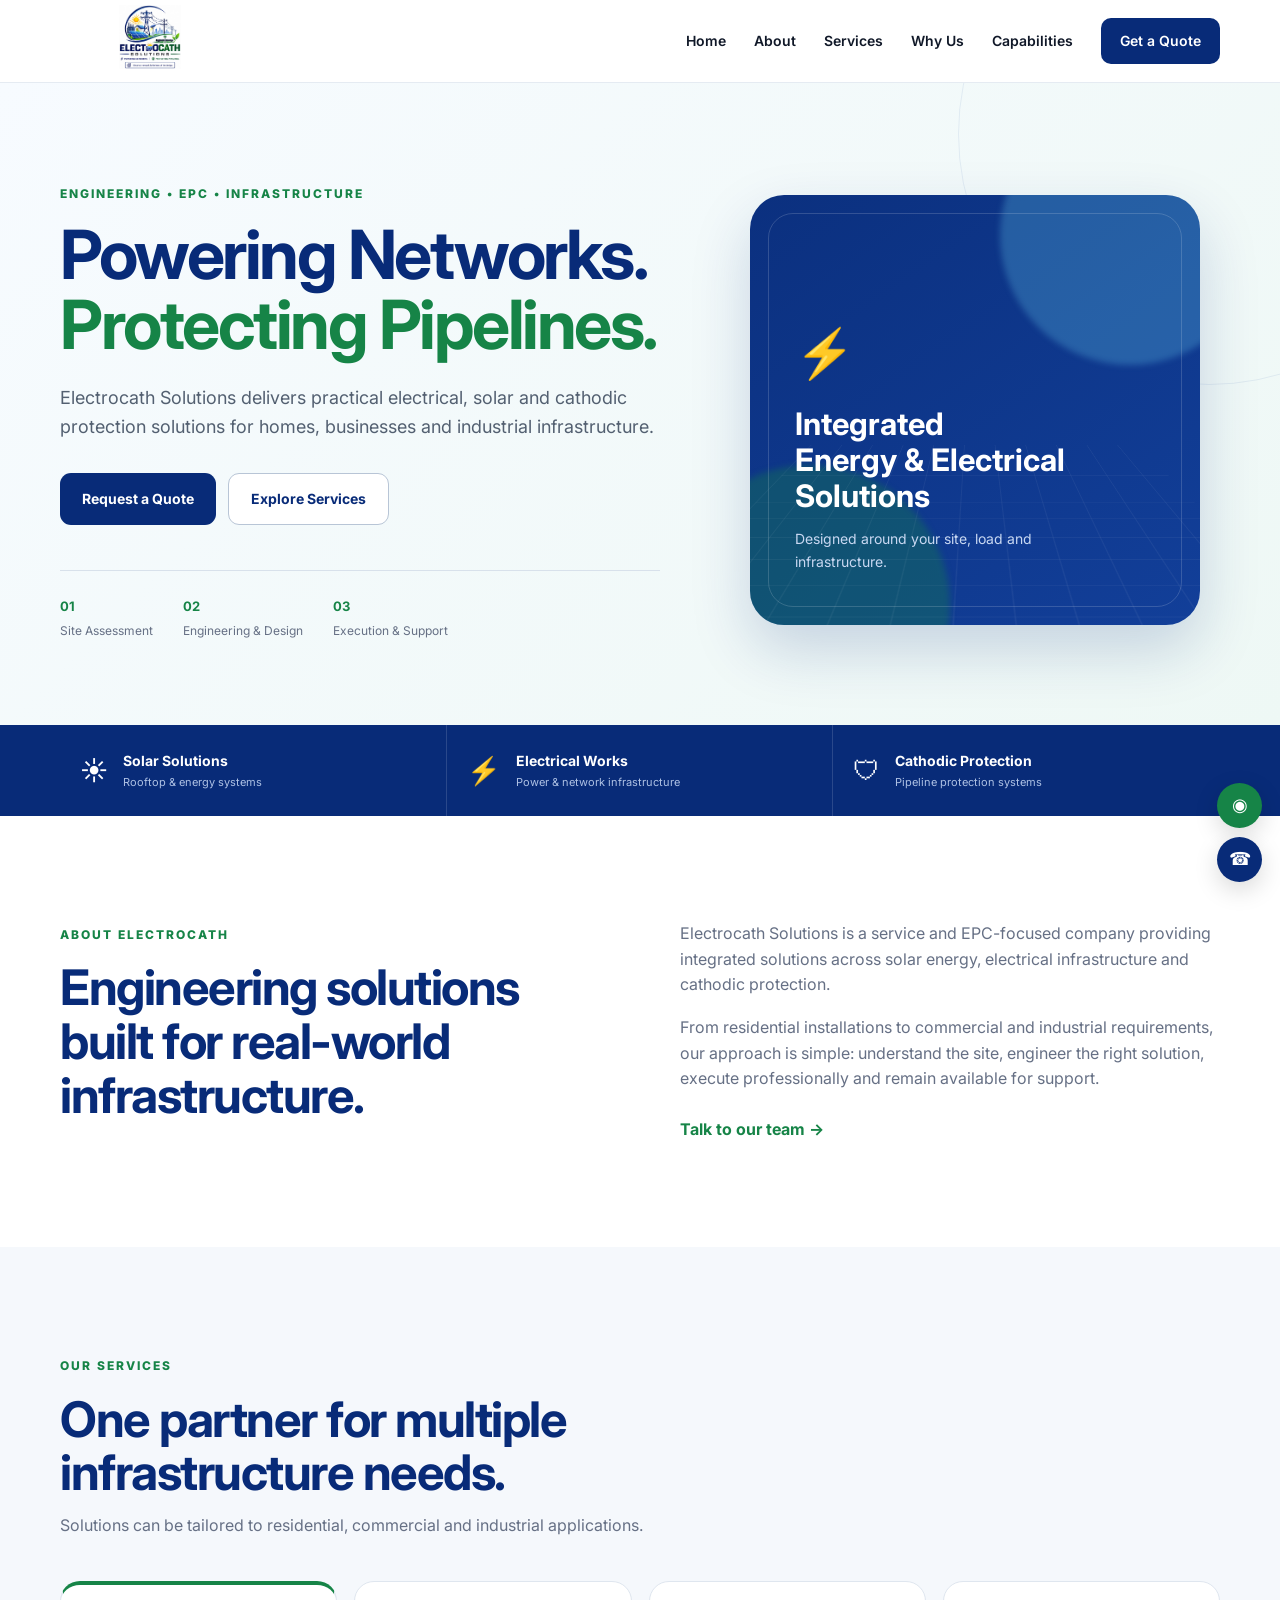
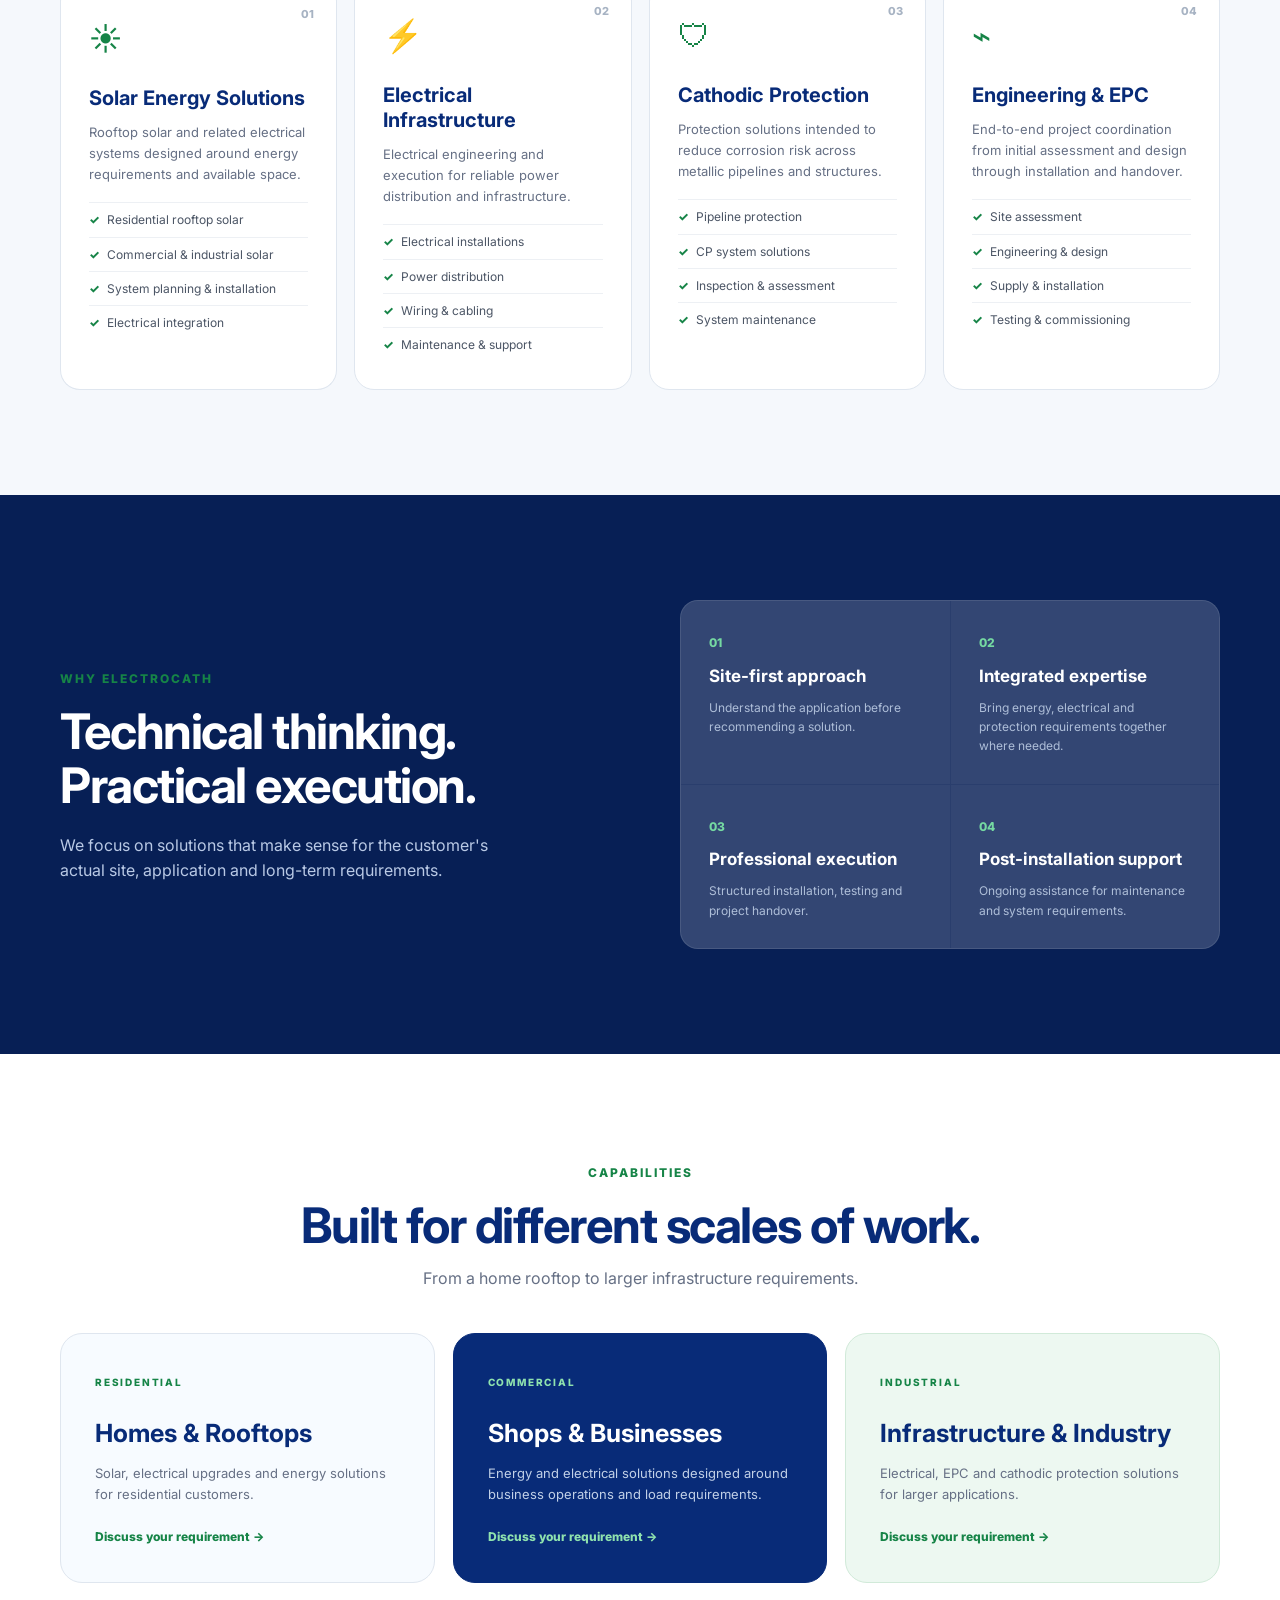
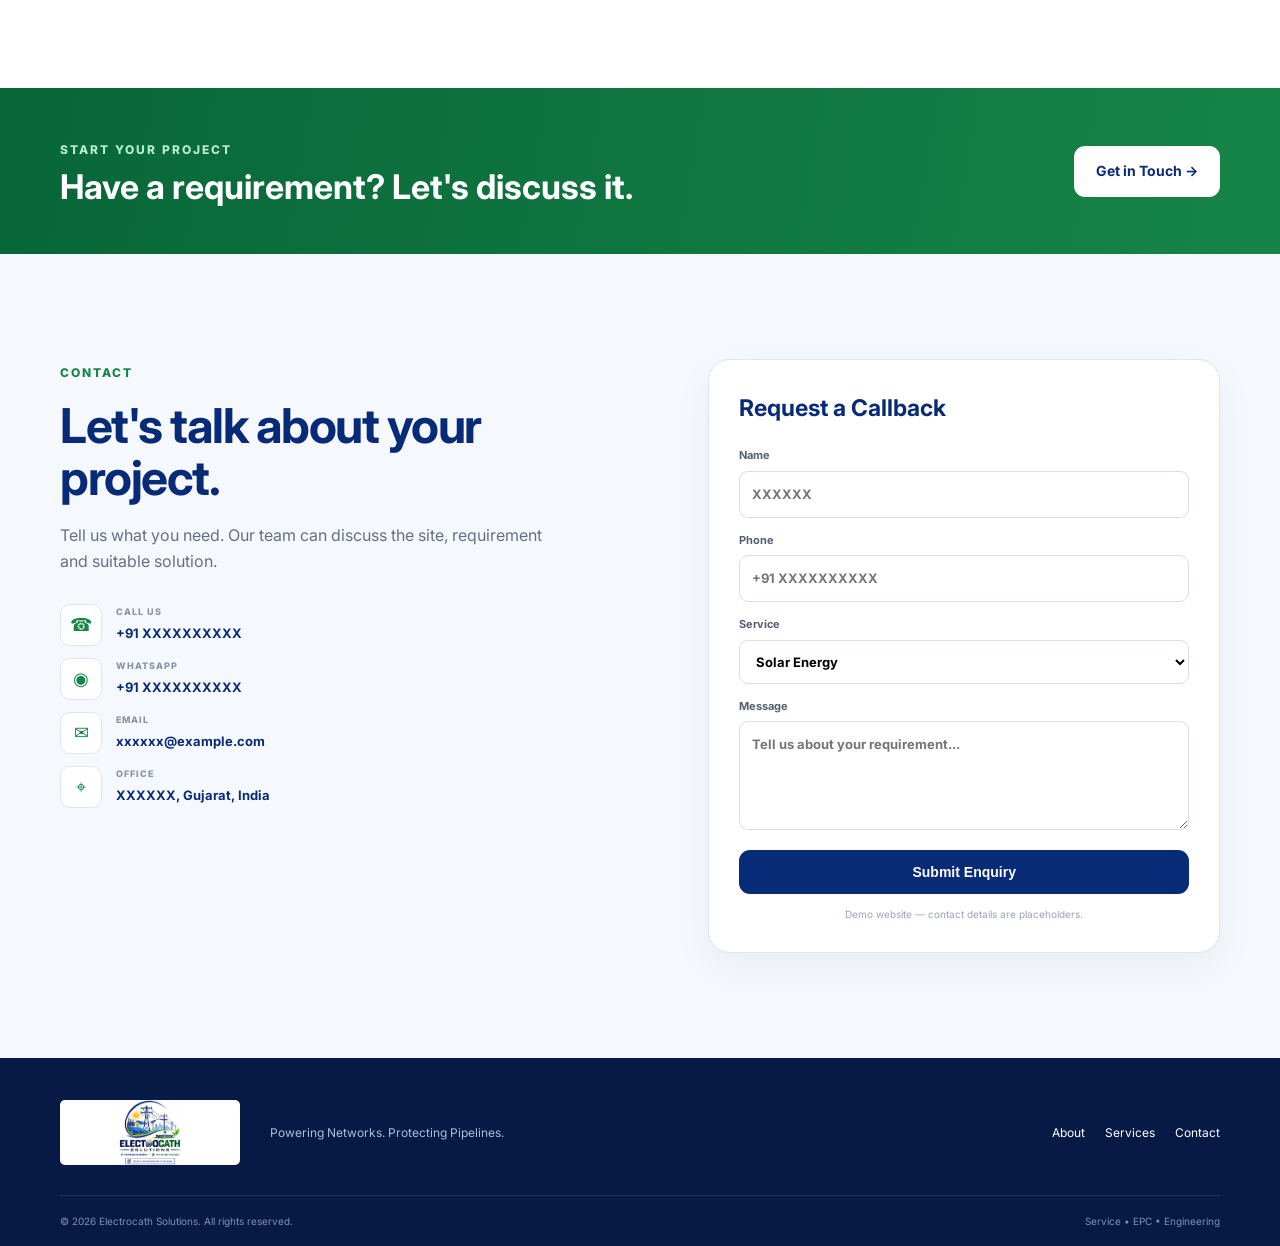
==== index.html @ d91e0bf3 "Add files via upload" ====
<!DOCTYPE html>
<html lang="en">
<head>
  <meta charset="UTF-8">
  <meta name="viewport" content="width=device-width, initial-scale=1.0">
  <meta name="description" content="Electrocath Solutions — solar, electrical infrastructure and cathodic protection solutions for residential, commercial and industrial customers.">
  <title>Electrocath Solutions | Powering Networks. Protecting Pipelines.</title>
  <link rel="icon" href="logo.jpg">
  <link rel="stylesheet" href="style.css">
</head>
<body>
  <header class="site-header">
    <div class="container nav-wrap">
      <a class="brand" href="#home" aria-label="Electrocath Solutions home">
        <img src="logo.jpg" alt="Electrocath Solutions logo">
      </a>
      <button class="menu-toggle" aria-label="Open menu" aria-expanded="false">☰</button>
      <nav class="nav" aria-label="Main navigation">
        <a href="#home">Home</a>
        <a href="#about">About</a>
        <a href="#services">Services</a>
        <a href="#why-us">Why Us</a>
        <a href="#projects">Capabilities</a>
        <a href="#contact" class="nav-cta">Get a Quote</a>
      </nav>
    </div>
  </header>

  <main>
    <section id="home" class="hero">
      <div class="hero-grid container">
        <div class="hero-copy">
          <span class="eyebrow">ENGINEERING • EPC • INFRASTRUCTURE</span>
          <h1>Powering Networks.<br><span>Protecting Pipelines.</span></h1>
          <p class="hero-text">
            Electrocath Solutions delivers practical electrical, solar and cathodic protection solutions
            for homes, businesses and industrial infrastructure.
          </p>
          <div class="hero-actions">
            <a href="#contact" class="btn btn-primary">Request a Quote</a>
            <a href="#services" class="btn btn-secondary">Explore Services</a>
          </div>
          <div class="trust-row">
            <div><strong>01</strong><span>Site Assessment</span></div>
            <div><strong>02</strong><span>Engineering & Design</span></div>
            <div><strong>03</strong><span>Execution & Support</span></div>
          </div>
        </div>
        <div class="hero-visual">
          <div class="visual-card">
            <div class="orb orb-blue"></div>
            <div class="orb orb-green"></div>
            <div class="visual-lines"></div>
            <div class="visual-content">
              <div class="visual-icon">⚡</div>
              <h3>Integrated<br>Energy & Electrical Solutions</h3>
              <p>Designed around your site, load and infrastructure.</p>
            </div>
          </div>
        </div>
      </div>
    </section>

    <section class="quick-strip">
      <div class="container quick-grid">
        <div><span class="quick-icon">☀</span><div><strong>Solar Solutions</strong><small>Rooftop & energy systems</small></div></div>
        <div><span class="quick-icon">⚡</span><div><strong>Electrical Works</strong><small>Power & network infrastructure</small></div></div>
        <div><span class="quick-icon">🛡</span><div><strong>Cathodic Protection</strong><small>Pipeline protection systems</small></div></div>
      </div>
    </section>

    <section id="about" class="section about">
      <div class="container two-col">
        <div>
          <span class="section-tag">ABOUT ELECTROCATH</span>
          <h2>Engineering solutions built for real-world infrastructure.</h2>
        </div>
        <div>
          <p>
            Electrocath Solutions is a service and EPC-focused company providing integrated solutions
            across solar energy, electrical infrastructure and cathodic protection.
          </p>
          <p>
            From residential installations to commercial and industrial requirements, our approach is
            simple: understand the site, engineer the right solution, execute professionally and remain
            available for support.
          </p>
          <a href="#contact" class="text-link">Talk to our team →</a>
        </div>
      </div>
    </section>

    <section id="services" class="section services">
      <div class="container">
        <div class="section-heading">
          <span class="section-tag">OUR SERVICES</span>
          <h2>One partner for multiple infrastructure needs.</h2>
          <p>Solutions can be tailored to residential, commercial and industrial applications.</p>
        </div>
        <div class="service-grid">
          <article class="service-card featured">
            <span class="service-number">01</span>
            <div class="service-icon">☀</div>
            <h3>Solar Energy Solutions</h3>
            <p>Rooftop solar and related electrical systems designed around energy requirements and available space.</p>
            <ul><li>Residential rooftop solar</li><li>Commercial & industrial solar</li><li>System planning & installation</li><li>Electrical integration</li></ul>
          </article>
          <article class="service-card">
            <span class="service-number">02</span>
            <div class="service-icon">⚡</div>
            <h3>Electrical Infrastructure</h3>
            <p>Electrical engineering and execution for reliable power distribution and infrastructure.</p>
            <ul><li>Electrical installations</li><li>Power distribution</li><li>Wiring & cabling</li><li>Maintenance & support</li></ul>
          </article>
          <article class="service-card">
            <span class="service-number">03</span>
            <div class="service-icon">🛡</div>
            <h3>Cathodic Protection</h3>
            <p>Protection solutions intended to reduce corrosion risk across metallic pipelines and structures.</p>
            <ul><li>Pipeline protection</li><li>CP system solutions</li><li>Inspection & assessment</li><li>System maintenance</li></ul>
          </article>
          <article class="service-card">
            <span class="service-number">04</span>
            <div class="service-icon">⌁</div>
            <h3>Engineering & EPC</h3>
            <p>End-to-end project coordination from initial assessment and design through installation and handover.</p>
            <ul><li>Site assessment</li><li>Engineering & design</li><li>Supply & installation</li><li>Testing & commissioning</li></ul>
          </article>
        </div>
      </div>
    </section>

    <section id="why-us" class="section why-us">
      <div class="container two-col why-grid">
        <div class="why-panel">
          <span class="section-tag">WHY ELECTROCATH</span>
          <h2>Technical thinking. Practical execution.</h2>
          <p>We focus on solutions that make sense for the customer's actual site, application and long-term requirements.</p>
        </div>
        <div class="feature-list">
          <div class="feature"><span>01</span><div><h3>Site-first approach</h3><p>Understand the application before recommending a solution.</p></div></div>
          <div class="feature"><span>02</span><div><h3>Integrated expertise</h3><p>Bring energy, electrical and protection requirements together where needed.</p></div></div>
          <div class="feature"><span>03</span><div><h3>Professional execution</h3><p>Structured installation, testing and project handover.</p></div></div>
          <div class="feature"><span>04</span><div><h3>Post-installation support</h3><p>Ongoing assistance for maintenance and system requirements.</p></div></div>
        </div>
      </div>
    </section>

    <section id="projects" class="section capabilities">
      <div class="container">
        <div class="section-heading centered">
          <span class="section-tag">CAPABILITIES</span>
          <h2>Built for different scales of work.</h2>
          <p>From a home rooftop to larger infrastructure requirements.</p>
        </div>
        <div class="cap-grid">
          <div class="cap-card"><span>RESIDENTIAL</span><h3>Homes & Rooftops</h3><p>Solar, electrical upgrades and energy solutions for residential customers.</p><a href="#contact">Discuss your requirement →</a></div>
          <div class="cap-card dark"><span>COMMERCIAL</span><h3>Shops & Businesses</h3><p>Energy and electrical solutions designed around business operations and load requirements.</p><a href="#contact">Discuss your requirement →</a></div>
          <div class="cap-card green"><span>INDUSTRIAL</span><h3>Infrastructure & Industry</h3><p>Electrical, EPC and cathodic protection solutions for larger applications.</p><a href="#contact">Discuss your requirement →</a></div>
        </div>
      </div>
    </section>

    <section class="cta-band">
      <div class="container cta-inner">
        <div><span class="section-tag light">START YOUR PROJECT</span><h2>Have a requirement? Let's discuss it.</h2></div>
        <a href="#contact" class="btn btn-light">Get in Touch →</a>
      </div>
    </section>

    <section id="contact" class="section contact">
      <div class="container contact-grid">
        <div>
          <span class="section-tag">CONTACT</span>
          <h2>Let's talk about your project.</h2>
          <p>Tell us what you need. Our team can discuss the site, requirement and suitable solution.</p>
          <div class="contact-details">
            <a href="tel:+91XXXXXXXXXX"><span>☎</span><div><small>CALL US</small><strong>+91 XXXXXXXXXX</strong></div></a>
            <a href="https://wa.me/91XXXXXXXXXX" target="_blank" rel="noopener"><span>◉</span><div><small>WHATSAPP</small><strong>+91 XXXXXXXXXX</strong></div></a>
            <a href="mailto:xxxxxx@example.com"><span>✉</span><div><small>EMAIL</small><strong>xxxxxx@example.com</strong></div></a>
            <div><span>⌖</span><div><small>OFFICE</small><strong>XXXXXX, Gujarat, India</strong></div></div>
          </div>
        </div>
        <form class="contact-form" id="contactForm">
          <h3>Request a Callback</h3>
          <label>Name<input type="text" placeholder="XXXXXX" required></label>
          <label>Phone<input type="tel" placeholder="+91 XXXXXXXXXX" required></label>
          <label>Service<select><option>Solar Energy</option><option>Electrical Infrastructure</option><option>Cathodic Protection</option><option>Engineering / EPC</option><option>Other</option></select></label>
          <label>Message<textarea rows="4" placeholder="Tell us about your requirement..."></textarea></label>
          <button class="btn btn-primary" type="submit">Submit Enquiry</button>
          <p class="form-note">Demo website — contact details are placeholders.</p>
        </form>
      </div>
    </section>
  </main>

  <footer class="footer">
    <div class="container footer-top">
      <img src="logo.jpg" alt="Electrocath Solutions logo">
      <p>Powering Networks. Protecting Pipelines.</p>
      <div class="footer-links"><a href="#about">About</a><a href="#services">Services</a><a href="#contact">Contact</a></div>
    </div>
    <div class="container footer-bottom"><span>© 2026 Electrocath Solutions. All rights reserved.</span><span>Service • EPC • Engineering</span></div>
  </footer>

  <div class="floating-actions">
    <a href="https://wa.me/91XXXXXXXXXX" target="_blank" rel="noopener" aria-label="WhatsApp">◉</a>
    <a href="tel:+91XXXXXXXXXX" aria-label="Call">☎</a>
  </div>

  <script src="script.js"></script>
</body>
</html>
---- style.css ----
@import url('https://fonts.googleapis.com/css2?family=Inter:wght@400;500;600;700;800&display=swap');

:root{
  --navy:#082b78;
  --blue:#123f99;
  --cyan:#79d9f4;
  --green:#168447;
  --green-dark:#086638;
  --ink:#101828;
  --muted:#667085;
  --light:#f5f8fc;
  --line:#dfe6ef;
  --white:#fff;
  --radius:20px;
}
*{box-sizing:border-box;margin:0;padding:0}
html{scroll-behavior:smooth}
body{font-family:Inter,Arial,sans-serif;color:var(--ink);background:#fff;line-height:1.6}
a{text-decoration:none;color:inherit}
.container{width:min(1160px,calc(100% - 40px));margin:auto}
.site-header{position:sticky;top:0;z-index:100;background:rgba(255,255,255,.94);backdrop-filter:blur(14px);border-bottom:1px solid rgba(223,230,239,.8)}
.nav-wrap{height:82px;display:flex;align-items:center;justify-content:space-between}
.brand img{width:180px;height:64px;object-fit:contain;mix-blend-mode:multiply}
.nav{display:flex;align-items:center;gap:28px;font-size:14px;font-weight:600}
.nav a{transition:.2s}.nav a:hover{color:var(--green)}
.nav-cta{background:var(--navy);color:#fff!important;padding:12px 19px;border-radius:10px}
.menu-toggle{display:none;background:none;border:0;font-size:28px;color:var(--navy);cursor:pointer}

.hero{position:relative;overflow:hidden;background:linear-gradient(135deg,#f7fbff 0%,#eef8f5 100%);padding:92px 0 80px}
.hero:before{content:"";position:absolute;width:500px;height:500px;border:1px solid rgba(18,63,153,.08);border-radius:50%;right:-180px;top:-200px}
.hero-grid{display:grid;grid-template-columns:1.1fr .9fr;gap:70px;align-items:center}
.eyebrow,.section-tag{display:inline-block;font-size:12px;font-weight:800;letter-spacing:2px;color:var(--green);margin-bottom:17px}
.hero h1{font-size:clamp(42px,5.3vw,70px);line-height:1.03;letter-spacing:-2.5px;color:var(--navy)}
.hero h1 span{color:var(--green)}
.hero-text{font-size:18px;color:#536071;max-width:650px;margin:24px 0 31px}
.hero-actions{display:flex;gap:12px;flex-wrap:wrap}
.btn{display:inline-flex;align-items:center;justify-content:center;border:0;border-radius:11px;padding:14px 22px;font-weight:700;font-size:14px;cursor:pointer;transition:.2s}
.btn-primary{background:var(--navy);color:#fff}.btn-primary:hover{background:#061f59;transform:translateY(-1px)}
.btn-secondary{border:1px solid #b8c5d6;color:var(--navy);background:#fff}
.btn-secondary:hover{border-color:var(--navy)}
.btn-light{background:#fff;color:var(--navy)}
.trust-row{display:flex;gap:30px;margin-top:45px;padding-top:25px;border-top:1px solid #d8e1eb}
.trust-row div{display:flex;flex-direction:column}.trust-row strong{font-size:13px;color:var(--green)}.trust-row span{font-size:12px;color:#667085;margin-top:4px}
.hero-visual{min-height:470px;display:flex;align-items:center;justify-content:center}
.visual-card{height:430px;width:100%;max-width:450px;border-radius:34px;position:relative;overflow:hidden;background:linear-gradient(145deg,#0b307f,#123f99);box-shadow:0 25px 60px rgba(8,43,120,.18)}
.visual-card:after{content:"";position:absolute;inset:18px;border:1px solid rgba(255,255,255,.16);border-radius:25px}
.orb{position:absolute;border-radius:50%;filter:blur(3px)}.orb-blue{width:260px;height:260px;background:rgba(111,218,246,.25);top:-90px;right:-60px}.orb-green{width:280px;height:280px;background:rgba(22,132,71,.35);bottom:-120px;left:-80px}
.visual-lines{position:absolute;inset:0;background-image:linear-gradient(rgba(255,255,255,.08) 1px,transparent 1px),linear-gradient(90deg,rgba(255,255,255,.08) 1px,transparent 1px);background-size:42px 42px;transform:perspective(500px) rotateX(55deg) scale(1.5);transform-origin:center bottom;opacity:.6}
.visual-content{position:absolute;z-index:2;left:45px;bottom:52px;color:#fff;max-width:310px}.visual-icon{font-size:48px;margin-bottom:15px}.visual-content h3{font-size:31px;line-height:1.15}.visual-content p{color:#c8d8f2;margin-top:15px;font-size:14px}

.quick-strip{background:var(--navy);color:#fff}
.quick-grid{display:grid;grid-template-columns:repeat(3,1fr)}
.quick-grid>div{display:flex;gap:15px;align-items:center;padding:24px 20px;border-right:1px solid rgba(255,255,255,.14)}
.quick-grid>div:last-child{border:0}.quick-icon{font-size:27px}.quick-grid strong{display:block;font-size:14px}.quick-grid small{display:block;color:#aec1e4;font-size:11px;margin-top:2px}

.section{padding:105px 0}
.two-col{display:grid;grid-template-columns:1fr 1fr;gap:80px;align-items:start}
.section h2{font-size:clamp(32px,4vw,49px);line-height:1.1;letter-spacing:-1.5px;color:var(--navy)}
.about p{color:var(--muted);margin-bottom:17px;font-size:16px}.text-link{display:inline-block;color:var(--green);font-weight:700;margin-top:8px}
.services{background:var(--light)}
.section-heading{max-width:680px;margin-bottom:42px}.section-heading p{color:var(--muted);margin-top:13px}
.service-grid{display:grid;grid-template-columns:repeat(4,1fr);gap:17px}
.service-card{background:#fff;border:1px solid var(--line);border-radius:var(--radius);padding:28px;position:relative;transition:.25s}
.service-card:hover{transform:translateY(-5px);box-shadow:0 18px 40px rgba(16,24,40,.08)}
.service-card.featured{border-top:4px solid var(--green)}
.service-number{position:absolute;right:22px;top:21px;font-size:11px;font-weight:800;color:#a7b3c3}
.service-icon{font-size:32px;color:var(--green);margin-bottom:22px}.service-card h3{font-size:20px;color:var(--navy);line-height:1.25}.service-card p{font-size:13px;color:var(--muted);margin:11px 0 18px}.service-card ul{list-style:none}.service-card li{font-size:12px;color:#4b5565;padding:7px 0;border-top:1px solid #edf0f4}.service-card li:before{content:"✓";color:var(--green);font-weight:800;margin-right:7px}

.why-us{background:#071f55;color:#fff}.why-grid{align-items:center}.why-panel h2{color:#fff}.why-panel p{color:#b9c9e5;margin-top:20px;max-width:470px}
.feature-list{display:grid;grid-template-columns:1fr 1fr;gap:1px;background:rgba(255,255,255,.14);border:1px solid rgba(255,255,255,.14);border-radius:18px;overflow:hidden}
.feature{padding:28px;background:rgba(255,255,255,.045)}.feature>span{color:#75d9a2;font-size:12px;font-weight:800}.feature h3{font-size:17px;margin:8px 0}.feature p{color:#aebed8;font-size:12px}

.capabilities{background:#fff}.centered{text-align:center;margin-left:auto;margin-right:auto}
.cap-grid{display:grid;grid-template-columns:repeat(3,1fr);gap:18px}.cap-card{padding:34px;border:1px solid var(--line);border-radius:22px;min-height:245px;background:#f7fbff}.cap-card.dark{background:var(--navy);color:#fff;border-color:var(--navy)}.cap-card.green{background:#edf8f1;border-color:#d1ead9}.cap-card span{font-size:10px;font-weight:800;letter-spacing:1.8px;color:var(--green)}.cap-card.dark span{color:#8fe2ae}.cap-card h3{font-size:25px;margin:19px 0 10px;color:var(--navy)}.cap-card.dark h3{color:#fff}.cap-card p{font-size:13px;color:var(--muted);max-width:300px}.cap-card.dark p{color:#c1d0e7}.cap-card a{display:inline-block;margin-top:22px;font-size:12px;font-weight:800;color:var(--green)}.cap-card.dark a{color:#8fe2ae}

.cta-band{background:linear-gradient(100deg,var(--green-dark),var(--green));color:#fff;padding:48px 0}.cta-inner{display:flex;align-items:center;justify-content:space-between;gap:25px}.section-tag.light{color:#b8edca;margin-bottom:8px}.cta-inner h2{font-size:34px;line-height:1.15}

.contact{background:var(--light)}.contact-grid{display:grid;grid-template-columns:1fr .9fr;gap:80px}.contact h2{font-size:48px}.contact>p,.contact-grid>div>p{color:var(--muted);max-width:500px;margin:18px 0 28px}
.contact-details{display:grid;gap:12px;margin-top:30px}.contact-details>a,.contact-details>div{display:flex;align-items:center;gap:14px}.contact-details>a>span,.contact-details>div>span{width:42px;height:42px;display:grid;place-items:center;background:#fff;border:1px solid var(--line);border-radius:10px;color:var(--green);font-size:18px}.contact-details small{display:block;font-size:9px;font-weight:800;letter-spacing:1px;color:#8994a5}.contact-details strong{font-size:13px;color:var(--navy)}
.contact-form{background:#fff;border:1px solid var(--line);border-radius:22px;padding:30px;box-shadow:0 14px 40px rgba(16,24,40,.05)}.contact-form h3{font-size:23px;color:var(--navy);margin-bottom:20px}.contact-form label{display:block;font-size:11px;font-weight:700;color:#536071;margin-bottom:14px}.contact-form input,.contact-form select,.contact-form textarea{width:100%;font:inherit;font-size:13px;border:1px solid #d7dee8;border-radius:9px;padding:12px;margin-top:6px;outline:none;background:#fff}.contact-form input:focus,.contact-form select:focus,.contact-form textarea:focus{border-color:var(--green)}.contact-form textarea{resize:vertical}.contact-form .btn{width:100%}.form-note{text-align:center;font-size:10px;color:#98a2b3;margin-top:12px}

.footer{background:#071a46;color:#fff}.footer-top{padding:42px 0 30px;display:flex;align-items:center;gap:30px}.footer-top img{width:180px;height:65px;object-fit:contain;background:#fff;border-radius:5px}.footer-top p{color:#aebed8;font-size:12px;flex:1}.footer-links{display:flex;gap:20px;font-size:12px}.footer-links a:hover{color:#86dda8}.footer-bottom{border-top:1px solid rgba(255,255,255,.1);padding:17px 0;display:flex;justify-content:space-between;color:#7f91b0;font-size:10px}

.floating-actions{position:fixed;right:18px;bottom:18px;z-index:90;display:flex;flex-direction:column;gap:9px}.floating-actions a{width:45px;height:45px;border-radius:50%;display:grid;place-items:center;background:var(--green);color:#fff;box-shadow:0 8px 25px rgba(0,0,0,.15);font-size:18px}.floating-actions a:last-child{background:var(--navy)}

@media(max-width:1000px){
  .service-grid{grid-template-columns:repeat(2,1fr)}
  .hero-grid{gap:35px}.hero-visual{min-height:400px}
}
@media(max-width:760px){
  .container{width:min(100% - 28px,1160px)}
  .nav-wrap{height:72px}.brand img{width:150px;height:55px}.menu-toggle{display:block}
  .nav{position:absolute;top:72px;left:14px;right:14px;display:none;flex-direction:column;align-items:stretch;gap:0;background:#fff;border:1px solid var(--line);border-radius:13px;padding:8px;box-shadow:0 15px 40px rgba(0,0,0,.1)}
  .nav.open{display:flex}.nav a{padding:12px 14px}.nav-cta{text-align:center;margin-top:4px}
  .hero{padding:60px 0 50px}.hero-grid{grid-template-columns:1fr}.hero h1{font-size:45px}.hero-text{font-size:16px}.hero-visual{min-height:350px}.visual-card{height:350px}
  .trust-row{gap:15px}.trust-row span{font-size:10px}
  .quick-grid{grid-template-columns:1fr}.quick-grid>div{border-right:0;border-bottom:1px solid rgba(255,255,255,.14);padding:16px 10px}
  .section{padding:72px 0}.two-col,.contact-grid{grid-template-columns:1fr;gap:42px}.contact h2{font-size:38px}
  .service-grid{grid-template-columns:1fr}.cap-grid{grid-template-columns:1fr}.feature-list{grid-template-columns:1fr}
  .cta-inner{align-items:flex-start;flex-direction:column}.cta-inner h2{font-size:28px}
  .footer-top{flex-direction:column;align-items:flex-start}.footer-links{flex-wrap:wrap}.footer-bottom{gap:10px;flex-direction:column}
}
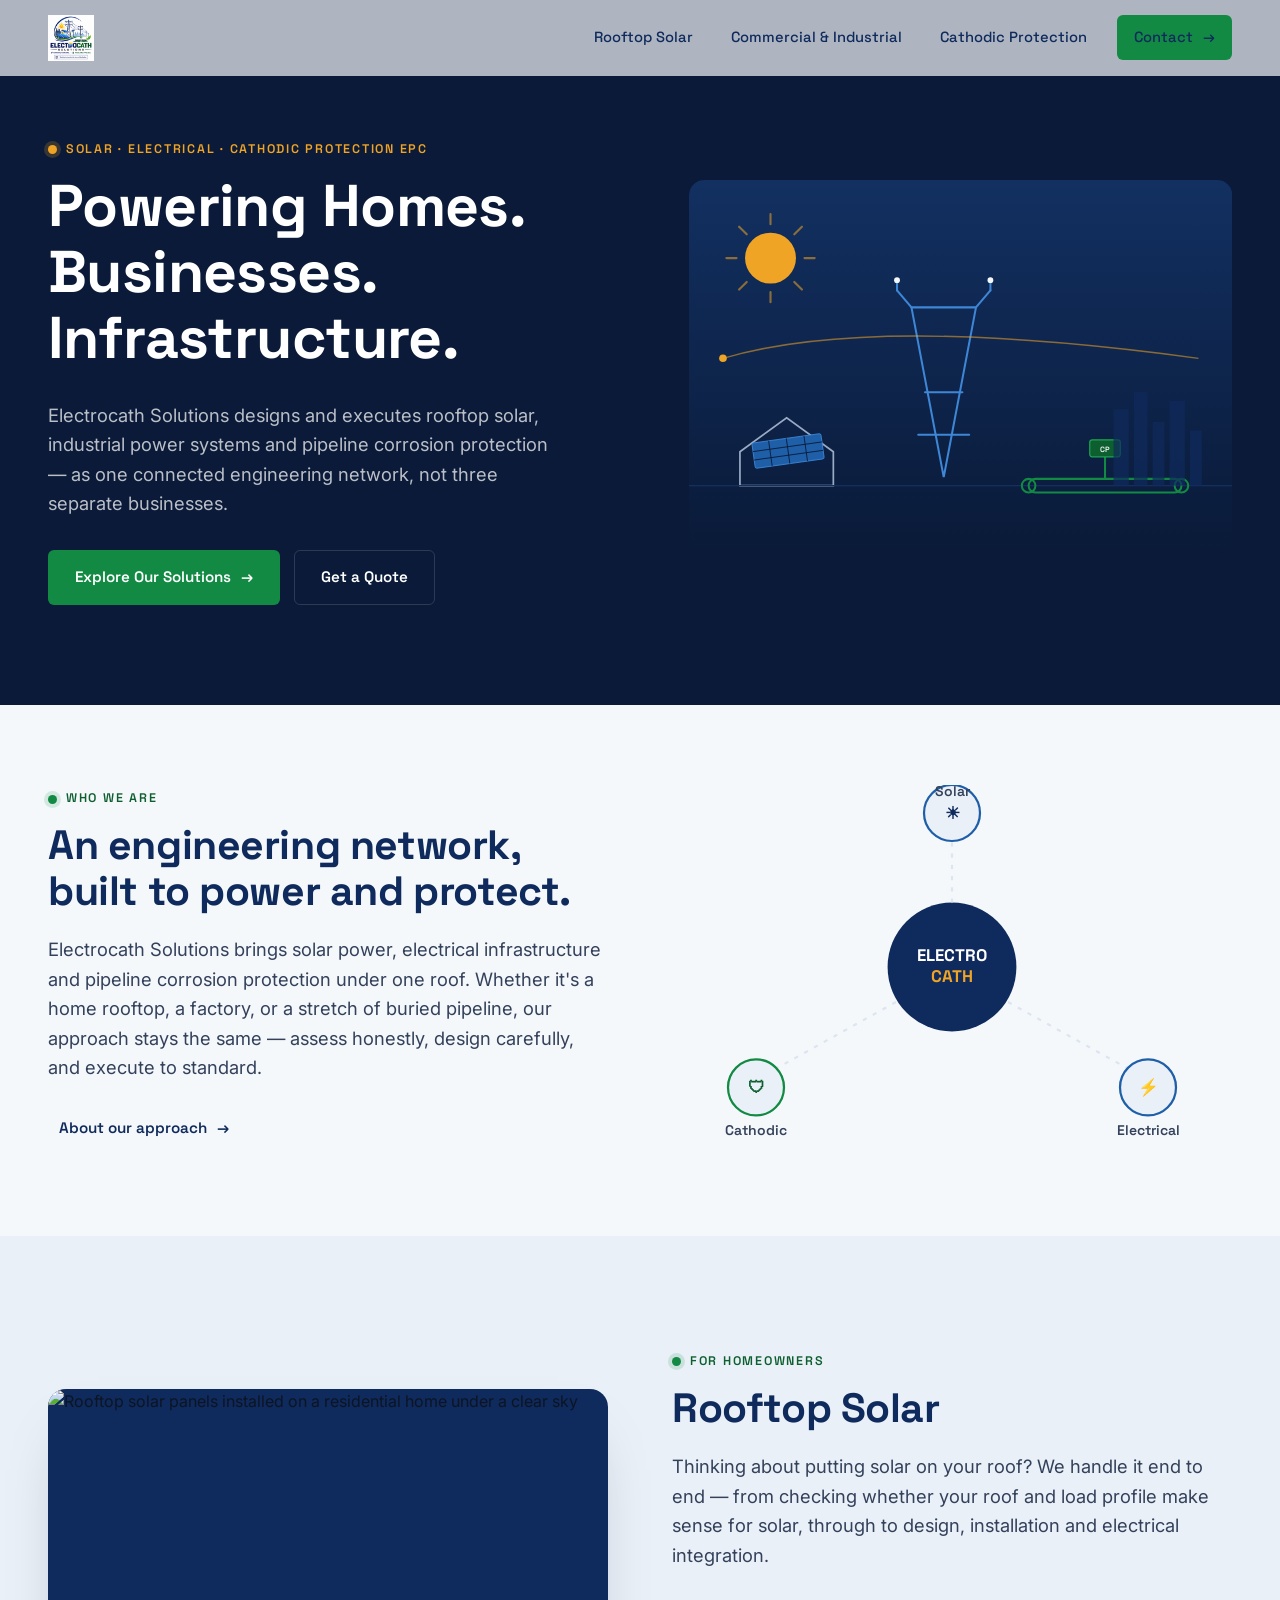
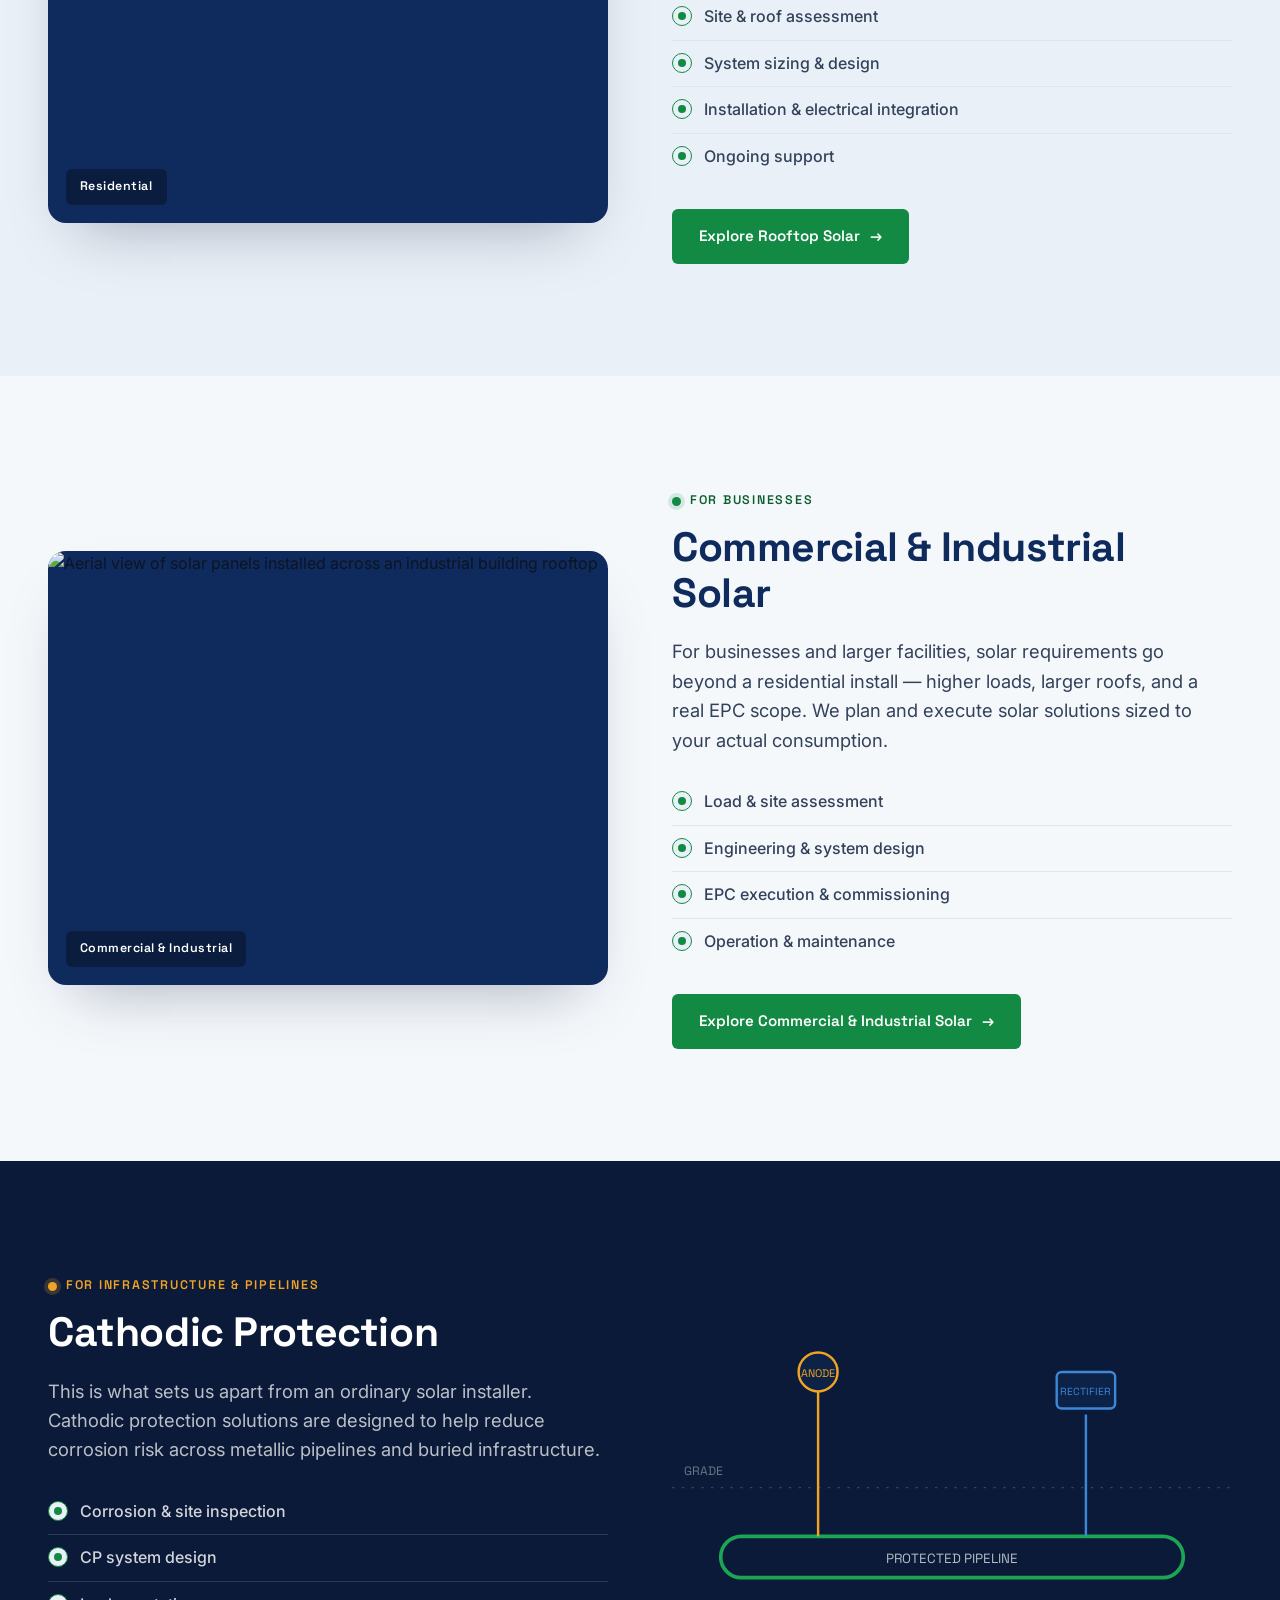
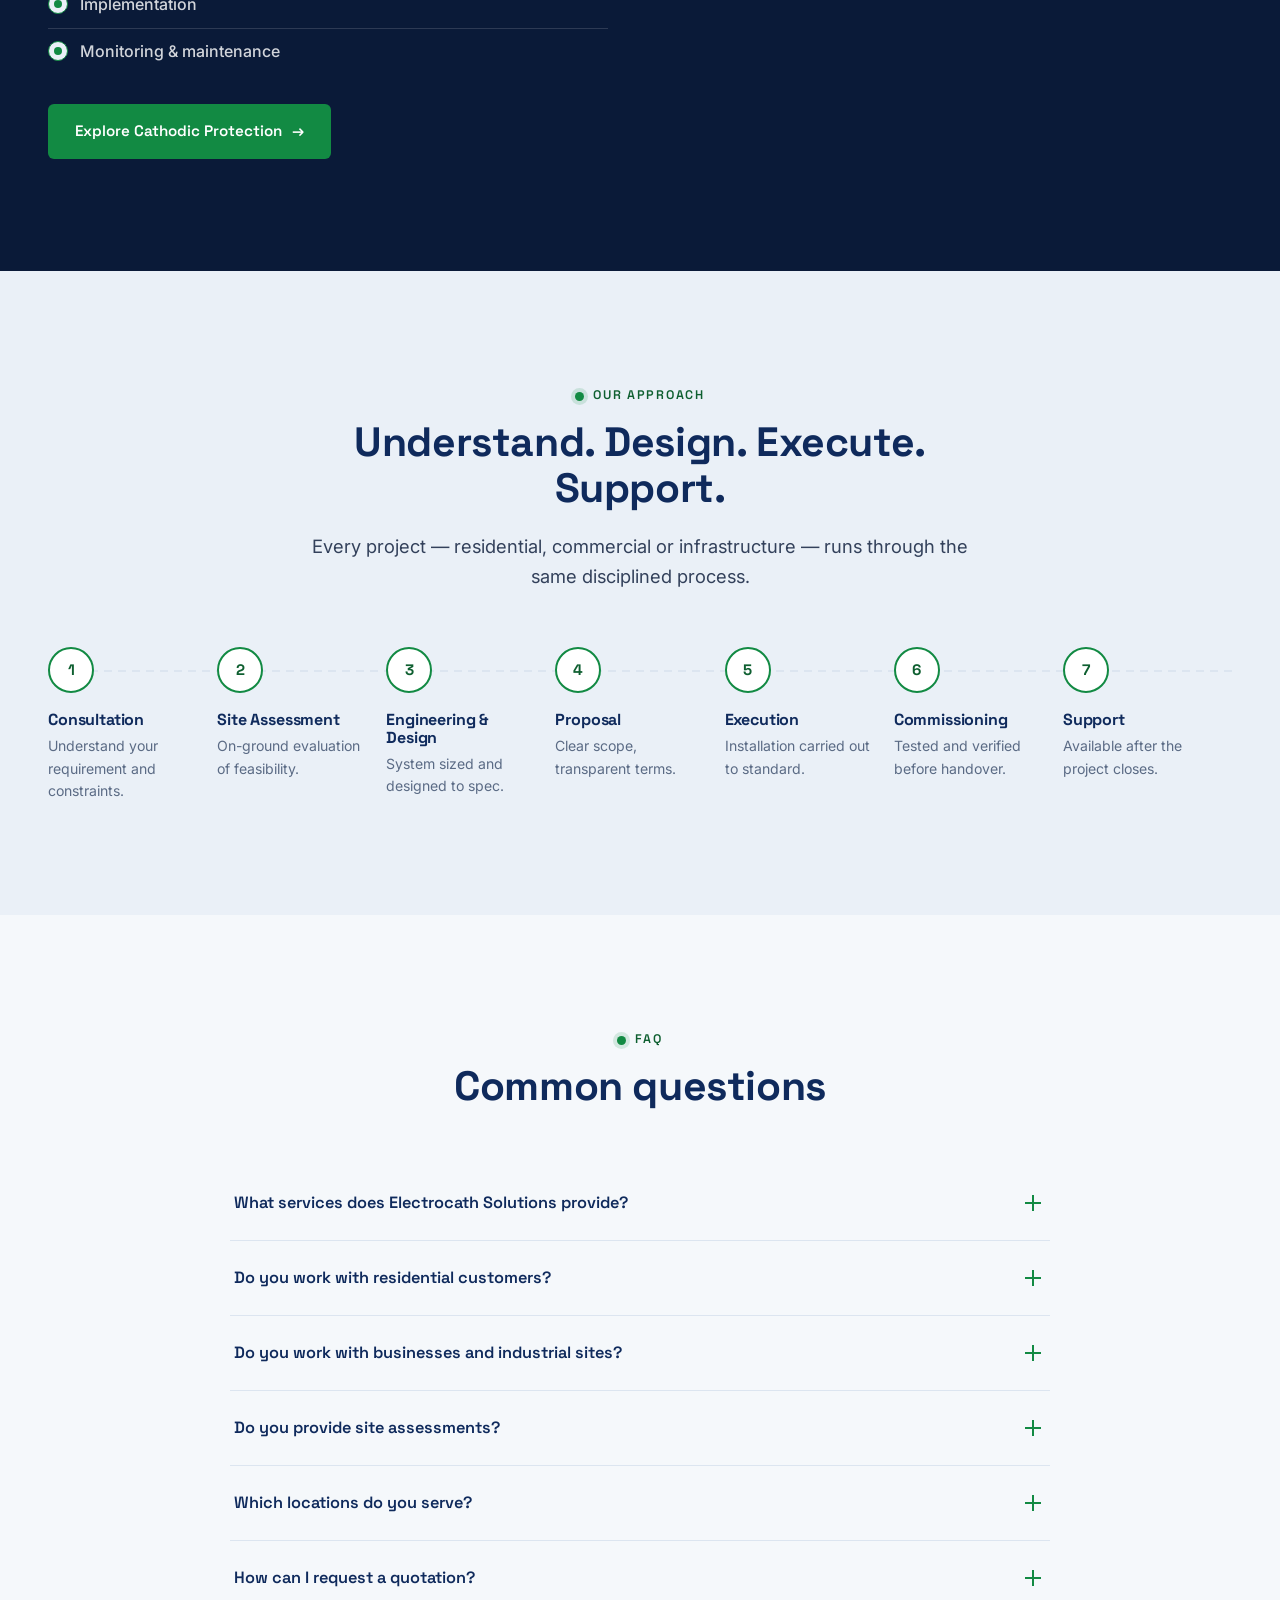
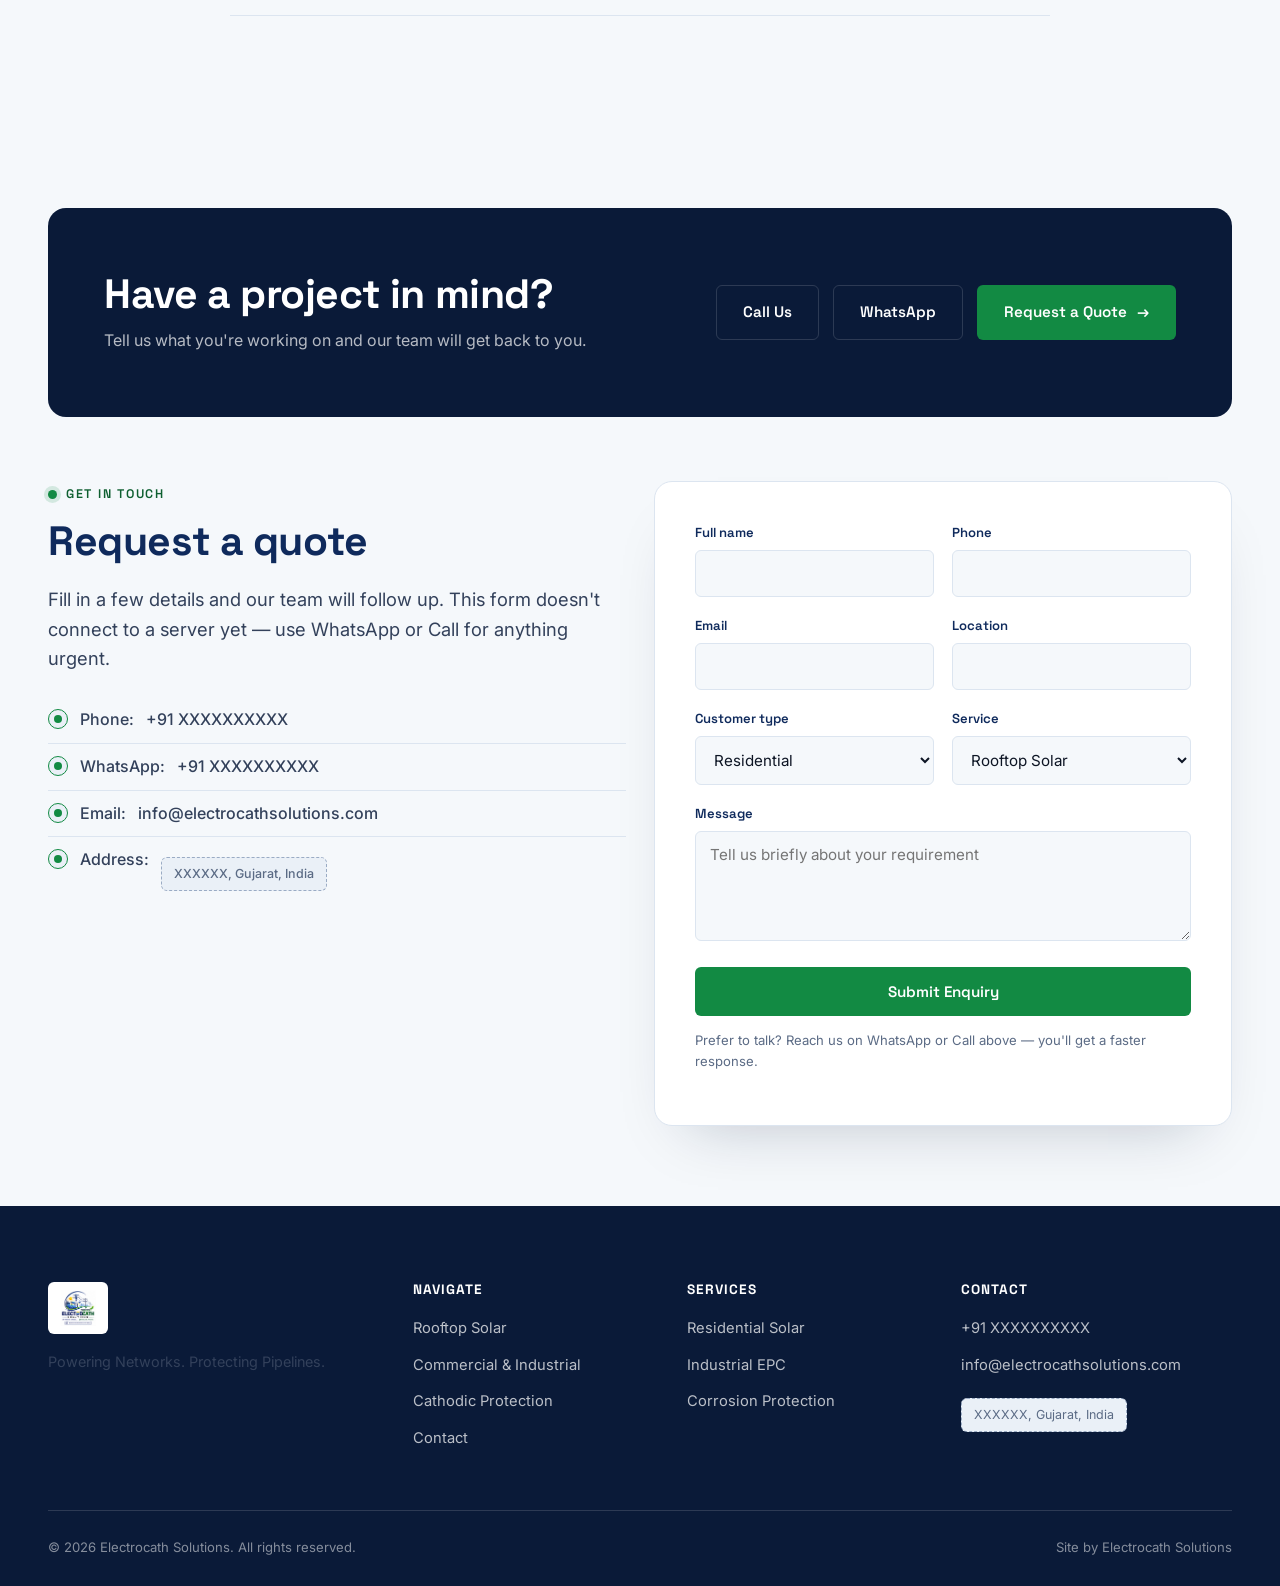
==== commit 21594e1c: "Add files via upload" ====
--- a/index.html
+++ b/index.html
@@ -1,213 +1,438 @@
 <!DOCTYPE html>
 <html lang="en">
 <head>
-  <meta charset="UTF-8">
-  <meta name="viewport" content="width=device-width, initial-scale=1.0">
-  <meta name="description" content="Electrocath Solutions — solar, electrical infrastructure and cathodic protection solutions for residential, commercial and industrial customers.">
-  <title>Electrocath Solutions | Powering Networks. Protecting Pipelines.</title>
-  <link rel="icon" href="logo.jpg">
-  <link rel="stylesheet" href="style.css">
+<meta charset="UTF-8">
+<meta name="viewport" content="width=device-width, initial-scale=1.0">
+<title>Electrocath Solutions | Rooftop Solar, Industrial EPC &amp; Cathodic Protection</title>
+<meta name="description" content="Electrocath Solutions is an engineering &amp; EPC company delivering rooftop solar, commercial &amp; industrial solar, and pipeline cathodic protection under one connected network.">
+<link rel="canonical" href="https://www.electrocathsolutions.com/">
+
+<meta property="og:type" content="website">
+<meta property="og:title" content="Electrocath Solutions | Powering Networks. Protecting Pipelines.">
+<meta property="og:description" content="Rooftop solar, commercial &amp; industrial solar and pipeline cathodic protection — engineered as one connected network.">
+<meta property="og:image" content="images/logo/electrocath-logo.jpeg">
+<meta property="og:url" content="https://www.electrocathsolutions.com/">
+<meta name="twitter:card" content="summary_large_image">
+
+<link rel="preconnect" href="https://fonts.googleapis.com">
+<link rel="preconnect" href="https://fonts.gstatic.com" crossorigin>
+<link href="https://fonts.googleapis.com/css2?family=Space+Grotesk:wght@500;600;700&family=Inter:wght@400;500;600&display=swap" rel="stylesheet">
+
+<link rel="stylesheet" href="css/style.css">
+<link rel="stylesheet" href="css/animations.css">
 </head>
 <body>
-  <header class="site-header">
-    <div class="container nav-wrap">
-      <a class="brand" href="#home" aria-label="Electrocath Solutions home">
-        <img src="logo.jpg" alt="Electrocath Solutions logo">
-      </a>
-      <button class="menu-toggle" aria-label="Open menu" aria-expanded="false">☰</button>
-      <nav class="nav" aria-label="Main navigation">
-        <a href="#home">Home</a>
-        <a href="#about">About</a>
-        <a href="#services">Services</a>
-        <a href="#why-us">Why Us</a>
-        <a href="#projects">Capabilities</a>
-        <a href="#contact" class="nav-cta">Get a Quote</a>
-      </nav>
-    </div>
-  </header>
-
-  <main>
-    <section id="home" class="hero">
-      <div class="hero-grid container">
-        <div class="hero-copy">
-          <span class="eyebrow">ENGINEERING • EPC • INFRASTRUCTURE</span>
-          <h1>Powering Networks.<br><span>Protecting Pipelines.</span></h1>
-          <p class="hero-text">
-            Electrocath Solutions delivers practical electrical, solar and cathodic protection solutions
-            for homes, businesses and industrial infrastructure.
-          </p>
-          <div class="hero-actions">
-            <a href="#contact" class="btn btn-primary">Request a Quote</a>
-            <a href="#services" class="btn btn-secondary">Explore Services</a>
+
+<!-- ============ NAVIGATION ============ -->
+<header class="site-nav">
+  <div class="nav-inner">
+    <a href="index.html" class="brand" aria-label="Electrocath Solutions home">
+      <img src="images/electrocath-logo.jpeg" alt="Electrocath Solutions logo">
+    </a>
+    <nav class="nav-links" aria-label="Primary navigation">
+      <a href="rooftop-solar.html">Rooftop Solar</a>
+      <a href="commercial-industrial-solar.html">Commercial &amp; Industrial</a>
+      <a href="cathodic-protection.html">Cathodic Protection</a>
+      <a href="index.html#contact" class="nav-cta btn btn-primary">Contact <span class="arrow">→</span></a>
+    </nav>
+    <button class="nav-toggle" aria-label="Open menu" aria-expanded="false">
+      <span></span><span></span><span></span>
+    </button>
+  </div>
+  <div class="mobile-panel" id="mobilePanel">
+    <a href="rooftop-solar.html">Rooftop Solar</a>
+    <a href="commercial-industrial-solar.html">Commercial &amp; Industrial Solar</a>
+    <a href="cathodic-protection.html">Cathodic Protection</a>
+    <a href="index.html#contact" class="btn btn-primary btn-block">Contact Us</a>
+  </div>
+</header>
+
+<!-- ============ HERO ============ -->
+<section class="hero">
+  <div class="container hero-grid">
+    <div>
+      <div class="eyebrow on-dark hero-seq d1">Solar &middot; Electrical &middot; Cathodic Protection EPC</div>
+      <h1 class="hero-seq d2">Powering Homes.<br>Businesses. Infrastructure.</h1>
+      <p class="lede hero-seq d3">Electrocath Solutions designs and executes rooftop solar, industrial power systems and pipeline corrosion protection &mdash; as one connected engineering network, not three separate businesses.</p>
+      <div class="hero-actions hero-seq d4">
+        <a href="#services" class="btn btn-primary">Explore Our Solutions <span class="arrow">→</span></a>
+        <a href="index.html#contact" class="btn btn-outline on-dark">Get a Quote</a>
+      </div>
+    </div>
+
+    <div class="hero-art hero-seq d5" aria-hidden="true">
+      <svg viewBox="0 0 640 440" width="100%" height="auto" role="img" aria-label="Illustration of a transmission tower, rooftop solar and a protected pipeline connected by a power network line">
+        <defs>
+          <linearGradient id="skyFade" x1="0" y1="0" x2="0" y2="1">
+            <stop offset="0" stop-color="#123061"/>
+            <stop offset="1" stop-color="#0A1A38"/>
+          </linearGradient>
+        </defs>
+        <rect x="0" y="0" width="640" height="440" fill="url(#skyFade)" rx="18"/>
+
+        <!-- sun -->
+        <g class="rays-rotate" transform="translate(96,92)">
+          <g stroke="#F0A426" stroke-width="2.5" stroke-linecap="round" opacity=".55">
+            <line x1="0" y1="-52" x2="0" y2="-40"/>
+            <line x1="0" y1="52" x2="0" y2="40"/>
+            <line x1="-52" y1="0" x2="-40" y2="0"/>
+            <line x1="52" y1="0" x2="40" y2="0"/>
+            <line x1="-37" y1="-37" x2="-28" y2="-28"/>
+            <line x1="37" y1="37" x2="28" y2="28"/>
+            <line x1="-37" y1="37" x2="-28" y2="28"/>
+            <line x1="37" y1="-37" x2="28" y2="-28"/>
+          </g>
+        </g>
+        <circle cx="96" cy="92" r="30" fill="#F0A426"/>
+
+        <!-- transmission tower -->
+        <g stroke="#3E86D6" stroke-width="2.4" fill="none" stroke-linecap="round">
+          <path d="M300 350 L262 150 L338 150 Z"/>
+          <path d="M278 250 L322 250"/>
+          <path d="M270 300 L330 300"/>
+          <path d="M262 150 L245 130 M338 150 L355 130"/>
+          <path d="M245 130 L245 118 M355 130 L355 118"/>
+        </g>
+        <circle cx="245" cy="118" r="3.4" fill="#F5F8FB"/>
+        <circle cx="355" cy="118" r="3.4" fill="#F5F8FB"/>
+
+        <!-- network spine line + travelling pulse -->
+        <path class="network-line-draw" d="M40 210 C 160 175, 340 175, 600 210" stroke="#F0A426" stroke-width="1.6" fill="none" opacity=".55" stroke-dasharray="4 6"/>
+        <g style="--travel-x:520px;">
+          <circle class="network-pulse" cx="40" cy="210" r="4.5"/>
+        </g>
+
+        <!-- house with rooftop solar -->
+        <g transform="translate(60,300)">
+          <path d="M0 60 L0 20 L55 -20 L110 20 L110 60 Z" fill="none" stroke="#9AABC4" stroke-width="2"/>
+          <g transform="translate(14,10) rotate(-8)">
+            <rect x="0" y="0" width="82" height="30" rx="2" fill="#1E5FA8" stroke="#3E86D6" stroke-width="1"/>
+            <line x1="0" y1="10" x2="82" y2="10" stroke="#0A1A38" stroke-width="1"/>
+            <line x1="0" y1="20" x2="82" y2="20" stroke="#0A1A38" stroke-width="1"/>
+            <line x1="20" y1="0" x2="20" y2="30" stroke="#0A1A38" stroke-width="1"/>
+            <line x1="41" y1="0" x2="41" y2="30" stroke="#0A1A38" stroke-width="1"/>
+            <line x1="62" y1="0" x2="62" y2="30" stroke="#0A1A38" stroke-width="1"/>
+          </g>
+        </g>
+
+        <!-- ground -->
+        <line x1="0" y1="360" x2="640" y2="360" stroke="#16305E" stroke-width="1.5"/>
+
+        <!-- pipeline with CP station -->
+        <g transform="translate(430,352)">
+          <rect x="-30" y="0" width="180" height="16" rx="8" fill="none" stroke="#128A43" stroke-width="2.4"/>
+          <circle cx="-30" cy="8" r="8" fill="none" stroke="#128A43" stroke-width="2.4"/>
+          <circle cx="150" cy="8" r="8" fill="none" stroke="#128A43" stroke-width="2.4"/>
+          <line x1="60" y1="0" x2="60" y2="-26" stroke="#128A43" stroke-width="2.4"/>
+          <rect x="42" y="-46" width="36" height="20" rx="3" fill="#0E5F30" stroke="#1CA653" stroke-width="1.4"/>
+          <text x="60" y="-32" text-anchor="middle" font-family="Space Grotesk, sans-serif" font-size="9" fill="#F5F8FB" font-weight="600">CP</text>
+        </g>
+
+        <!-- distant skyline -->
+        <g fill="#0F2A5C" opacity=".7">
+          <rect x="500" y="270" width="18" height="90"/>
+          <rect x="524" y="250" width="16" height="110"/>
+          <rect x="546" y="285" width="14" height="75"/>
+          <rect x="566" y="260" width="18" height="100"/>
+          <rect x="590" y="295" width="14" height="65"/>
+        </g>
+      </svg>
+    </div>
+  </div>
+</section>
+
+<!-- ============ COMPANY INTRO ============ -->
+<section class="section-tight">
+  <div class="container">
+    <div class="split">
+      <div data-reveal="left">
+        <div class="eyebrow">Who We Are</div>
+        <h2>An engineering network, built to power and protect.</h2>
+        <p class="lede">Electrocath Solutions brings solar power, electrical infrastructure and pipeline corrosion protection under one roof. Whether it's a home rooftop, a factory, or a stretch of buried pipeline, our approach stays the same &mdash; assess honestly, design carefully, and execute to standard.</p>
+        <a href="rooftop-solar.html" class="btn btn-ghost">About our approach <span class="arrow">→</span></a>
+      </div>
+      <div class="hero-art" data-reveal="right" aria-hidden="true">
+        <svg viewBox="0 0 400 260" width="100%" role="img" aria-label="Diagram connecting solar, electrical and cathodic protection disciplines">
+          <circle cx="200" cy="130" r="46" fill="#0F2A5C"/>
+          <text x="200" y="126" text-anchor="middle" font-family="Space Grotesk" font-size="12" font-weight="700" fill="#fff">ELECTRO</text>
+          <text x="200" y="141" text-anchor="middle" font-family="Space Grotesk" font-size="12" font-weight="700" fill="#F0A426">CATH</text>
+          <g stroke="#DCE5F0" stroke-width="1.6" stroke-dasharray="3 5">
+            <line x1="200" y1="84" x2="200" y2="30"/>
+            <line x1="240" y1="155" x2="330" y2="205"/>
+            <line x1="160" y1="155" x2="70" y2="205"/>
+          </g>
+          <g font-family="Space Grotesk" font-size="12" font-weight="600">
+            <circle cx="200" cy="20" r="20" fill="#EAF0F7" stroke="#1E5FA8" stroke-width="1.6"/>
+            <text x="200" y="24" text-anchor="middle" fill="#0F2A5C">☀</text>
+            <text x="200" y="8" text-anchor="middle" fill="#33415B" font-size="10">Solar</text>
+
+            <circle cx="340" cy="216" r="20" fill="#EAF0F7" stroke="#1E5FA8" stroke-width="1.6"/>
+            <text x="340" y="220" text-anchor="middle" fill="#0F2A5C">⚡</text>
+            <text x="340" y="250" text-anchor="middle" fill="#33415B" font-size="10">Electrical</text>
+
+            <circle cx="60" cy="216" r="20" fill="#EAF0F7" stroke="#128A43" stroke-width="1.6"/>
+            <text x="60" y="220" text-anchor="middle" fill="#0E5F30">🛡</text>
+            <text x="60" y="250" text-anchor="middle" fill="#33415B" font-size="10">Cathodic</text>
+          </g>
+        </svg>
+      </div>
+    </div>
+  </div>
+</section>
+
+<!-- ============ SERVICES ANCHOR ============ -->
+<div id="services"></div>
+
+<!-- ============ ROOFTOP SOLAR ============ -->
+<section class="section section-panel">
+  <div class="container">
+    <div class="split">
+      <div class="media-frame" data-reveal="left">
+        <img src="https://images.pexels.com/photos/37083400/pexels-photo-37083400.jpeg?auto=compress&cs=tinysrgb&w=1200" alt="Rooftop solar panels installed on a residential home under a clear sky" loading="lazy">
+        <span class="tag">Residential</span>
+      </div>
+      <div data-reveal="right">
+        <div class="eyebrow">For Homeowners</div>
+        <h2>Rooftop Solar</h2>
+        <p class="lede">Thinking about putting solar on your roof? We handle it end to end &mdash; from checking whether your roof and load profile make sense for solar, through to design, installation and electrical integration.</p>
+        <ul class="feature-points">
+          <li><span class="dot"></span>Site &amp; roof assessment</li>
+          <li><span class="dot"></span>System sizing &amp; design</li>
+          <li><span class="dot"></span>Installation &amp; electrical integration</li>
+          <li><span class="dot"></span>Ongoing support</li>
+        </ul>
+        <a href="rooftop-solar.html" class="btn btn-primary">Explore Rooftop Solar <span class="arrow">→</span></a>
+      </div>
+    </div>
+  </div>
+</section>
+
+<!-- ============ COMMERCIAL & INDUSTRIAL SOLAR ============ -->
+<section class="section">
+  <div class="container">
+    <div class="split reverse">
+      <div class="media-frame" data-reveal="right">
+        <img src="https://images.pexels.com/photos/29923348/pexels-photo-29923348.jpeg?auto=compress&cs=tinysrgb&w=1200" alt="Aerial view of solar panels installed across an industrial building rooftop" loading="lazy">
+        <span class="tag">Commercial &amp; Industrial</span>
+      </div>
+      <div data-reveal="left">
+        <div class="eyebrow">For Businesses</div>
+        <h2>Commercial &amp; Industrial Solar</h2>
+        <p class="lede">For businesses and larger facilities, solar requirements go beyond a residential install &mdash; higher loads, larger roofs, and a real EPC scope. We plan and execute solar solutions sized to your actual consumption.</p>
+        <ul class="feature-points">
+          <li><span class="dot"></span>Load &amp; site assessment</li>
+          <li><span class="dot"></span>Engineering &amp; system design</li>
+          <li><span class="dot"></span>EPC execution &amp; commissioning</li>
+          <li><span class="dot"></span>Operation &amp; maintenance</li>
+        </ul>
+        <a href="commercial-industrial-solar.html" class="btn btn-primary">Explore Commercial &amp; Industrial Solar <span class="arrow">→</span></a>
+      </div>
+    </div>
+  </div>
+</section>
+
+<!-- ============ CATHODIC PROTECTION ============ -->
+<section class="section section-dark">
+  <div class="container">
+    <div class="split">
+      <div data-reveal="left">
+        <div class="eyebrow on-dark">For Infrastructure &amp; Pipelines</div>
+        <h2>Cathodic Protection</h2>
+        <p class="lede">This is what sets us apart from an ordinary solar installer. Cathodic protection solutions are designed to help reduce corrosion risk across metallic pipelines and buried infrastructure.</p>
+        <ul class="feature-points" style="border-color:rgba(255,255,255,.14)">
+          <li style="border-color:rgba(255,255,255,.14);color:rgba(255,255,255,.82)"><span class="dot"></span>Corrosion &amp; site inspection</li>
+          <li style="border-color:rgba(255,255,255,.14);color:rgba(255,255,255,.82)"><span class="dot"></span>CP system design</li>
+          <li style="border-color:rgba(255,255,255,.14);color:rgba(255,255,255,.82)"><span class="dot"></span>Implementation</li>
+          <li style="border-color:rgba(255,255,255,.14);color:rgba(255,255,255,.82)"><span class="dot"></span>Monitoring &amp; maintenance</li>
+        </ul>
+        <a href="cathodic-protection.html" class="btn btn-primary">Explore Cathodic Protection <span class="arrow">→</span></a>
+      </div>
+      <div class="hero-art" data-reveal="right" aria-hidden="true">
+        <svg viewBox="0 0 460 340" width="100%" role="img" aria-label="Diagram of a cathodic protection system on a buried pipeline">
+          <line x1="0" y1="150" x2="460" y2="150" stroke="rgba(255,255,255,.18)" stroke-dasharray="2 6"/>
+          <text x="10" y="140" font-size="10" fill="rgba(255,255,255,.4)" font-family="Space Grotesk">GRADE</text>
+          <rect x="40" y="190" width="380" height="34" rx="17" fill="none" stroke="#1CA653" stroke-width="3"/>
+          <text x="230" y="212" text-anchor="middle" font-size="11" fill="rgba(255,255,255,.7)" font-family="Space Grotesk">PROTECTED PIPELINE</text>
+
+          <line x1="120" y1="190" x2="120" y2="70" stroke="#F0A426" stroke-width="2"/>
+          <circle cx="120" cy="55" r="16" fill="#0D2247" stroke="#F0A426" stroke-width="2" class="node-glow"/>
+          <text x="120" y="59" text-anchor="middle" font-size="9" fill="#F0A426" font-family="Space Grotesk">ANODE</text>
+
+          <line x1="340" y1="190" x2="340" y2="90" stroke="#3E86D6" stroke-width="2"/>
+          <rect x="316" y="55" width="48" height="30" rx="4" fill="#0D2247" stroke="#3E86D6" stroke-width="2"/>
+          <text x="340" y="74" text-anchor="middle" font-size="8.5" fill="#3E86D6" font-family="Space Grotesk">RECTIFIER</text>
+        </svg>
+      </div>
+    </div>
+  </div>
+</section>
+
+<!-- ============ WHY ELECTROCATH ============ -->
+<section class="section section-panel">
+  <div class="container">
+    <div class="section-head center">
+      <div class="eyebrow" style="justify-content:center">Our Approach</div>
+      <h2>Understand. Design. Execute. Support.</h2>
+      <p class="lede">Every project &mdash; residential, commercial or infrastructure &mdash; runs through the same disciplined process.</p>
+    </div>
+    <div class="timeline" data-reveal-group>
+      <div class="timeline-step"><span class="num">1</span><h4>Consultation</h4><p>Understand your requirement and constraints.</p></div>
+      <div class="timeline-step"><span class="num">2</span><h4>Site Assessment</h4><p>On-ground evaluation of feasibility.</p></div>
+      <div class="timeline-step"><span class="num">3</span><h4>Engineering &amp; Design</h4><p>System sized and designed to spec.</p></div>
+      <div class="timeline-step"><span class="num">4</span><h4>Proposal</h4><p>Clear scope, transparent terms.</p></div>
+      <div class="timeline-step"><span class="num">5</span><h4>Execution</h4><p>Installation carried out to standard.</p></div>
+      <div class="timeline-step"><span class="num">6</span><h4>Commissioning</h4><p>Tested and verified before handover.</p></div>
+      <div class="timeline-step"><span class="num">7</span><h4>Support</h4><p>Available after the project closes.</p></div>
+    </div>
+  </div>
+</section>
+
+<!-- ============ FAQ ============ -->
+<section class="section">
+  <div class="container">
+    <div class="section-head center">
+      <div class="eyebrow" style="justify-content:center">FAQ</div>
+      <h2>Common questions</h2>
+    </div>
+    <div class="faq-list">
+      <div class="faq-item">
+        <button class="faq-q" aria-expanded="false">What services does Electrocath Solutions provide?<span class="plus"></span></button>
+        <div class="faq-a"><div class="faq-a-inner"><p>Rooftop solar for homes, solar solutions for commercial &amp; industrial sites, and cathodic protection for pipelines and metallic infrastructure.</p></div></div>
+      </div>
+      <div class="faq-item">
+        <button class="faq-q" aria-expanded="false">Do you work with residential customers?<span class="plus"></span></button>
+        <div class="faq-a"><div class="faq-a-inner"><p>Yes. Rooftop solar for homeowners is one of our primary services &mdash; see the Rooftop Solar page for details.</p></div></div>
+      </div>
+      <div class="faq-item">
+        <button class="faq-q" aria-expanded="false">Do you work with businesses and industrial sites?<span class="plus"></span></button>
+        <div class="faq-a"><div class="faq-a-inner"><p>Yes, we provide commercial and industrial solar as well as cathodic protection for industrial and pipeline infrastructure.</p></div></div>
+      </div>
+      <div class="faq-item">
+        <button class="faq-q" aria-expanded="false">Do you provide site assessments?<span class="plus"></span></button>
+        <div class="faq-a"><div class="faq-a-inner"><p>Yes. Every engagement starts with a consultation and site assessment before any design or proposal is made.</p></div></div>
+      </div>
+      <div class="faq-item">
+        <button class="faq-q" aria-expanded="false">Which locations do you serve?<span class="plus"></span></button>
+        <div class="faq-a"><div class="faq-a-inner"><p><span class="placeholder-note">XXXXXX &mdash; service areas to be confirmed</span></p></div></div>
+      </div>
+      <div class="faq-item">
+        <button class="faq-q" aria-expanded="false">How can I request a quotation?<span class="plus"></span></button>
+        <div class="faq-a"><div class="faq-a-inner"><p>Use the enquiry form below, or reach us directly by phone or WhatsApp.</p></div></div>
+      </div>
+    </div>
+  </div>
+</section>
+
+<!-- ============ FINAL CTA + CONTACT ============ -->
+<section class="section-tight" id="contact">
+  <div class="container">
+    <div class="cta-band" data-reveal="scale">
+      <div>
+        <h2>Have a project in mind?</h2>
+        <p>Tell us what you're working on and our team will get back to you.</p>
+      </div>
+      <div class="cta-actions">
+        <a href="tel:+91XXXXXXXXXX" class="btn btn-outline on-dark">Call Us</a>
+        <a href="https://wa.me/91XXXXXXXXXX" class="btn btn-outline on-dark">WhatsApp</a>
+        <a href="#quoteForm" class="btn btn-primary">Request a Quote <span class="arrow">→</span></a>
+      </div>
+    </div>
+
+    <div class="two-col" style="margin-top:64px;">
+      <div data-reveal="left">
+        <div class="eyebrow">Get In Touch</div>
+        <h2>Request a quote</h2>
+        <p class="lede">Fill in a few details and our team will follow up. This form doesn't connect to a server yet &mdash; use WhatsApp or Call for anything urgent.</p>
+        <ul class="feature-points">
+          <li><span class="dot"></span>Phone: <a href="tel:+91XXXXXXXXXX">+91 XXXXXXXXXX</a></li>
+          <li><span class="dot"></span>WhatsApp: <a href="https://wa.me/91XXXXXXXXXX">+91 XXXXXXXXXX</a></li>
+          <li><span class="dot"></span>Email: <a href="mailto:info@electrocathsolutions.com">info@electrocathsolutions.com</a></li>
+          <li><span class="dot"></span>Address: <span class="placeholder-note">XXXXXX, Gujarat, India</span></li>
+        </ul>
+      </div>
+      <form class="quote-form" id="quoteForm" data-reveal="right">
+        <div class="form-row">
+          <div class="field"><label for="name">Full name</label><input id="name" name="name" type="text" required></div>
+          <div class="field"><label for="phone">Phone</label><input id="phone" name="phone" type="tel" required></div>
+        </div>
+        <div class="form-row">
+          <div class="field"><label for="email">Email</label><input id="email" name="email" type="email"></div>
+          <div class="field"><label for="location">Location</label><input id="location" name="location" type="text"></div>
+        </div>
+        <div class="form-row">
+          <div class="field">
+            <label for="customerType">Customer type</label>
+            <select id="customerType" name="customerType">
+              <option>Residential</option><option>Commercial</option><option>Industrial</option>
+            </select>
           </div>
-          <div class="trust-row">
-            <div><strong>01</strong><span>Site Assessment</span></div>
-            <div><strong>02</strong><span>Engineering & Design</span></div>
-            <div><strong>03</strong><span>Execution & Support</span></div>
+          <div class="field">
+            <label for="service">Service</label>
+            <select id="service" name="service">
+              <option>Rooftop Solar</option><option>Commercial &amp; Industrial Solar</option><option>Cathodic Protection</option><option>Other</option>
+            </select>
           </div>
         </div>
-        <div class="hero-visual">
-          <div class="visual-card">
-            <div class="orb orb-blue"></div>
-            <div class="orb orb-green"></div>
-            <div class="visual-lines"></div>
-            <div class="visual-content">
-              <div class="visual-icon">⚡</div>
-              <h3>Integrated<br>Energy & Electrical Solutions</h3>
-              <p>Designed around your site, load and infrastructure.</p>
-            </div>
-          </div>
-        </div>
-      </div>
-    </section>
-
-    <section class="quick-strip">
-      <div class="container quick-grid">
-        <div><span class="quick-icon">☀</span><div><strong>Solar Solutions</strong><small>Rooftop & energy systems</small></div></div>
-        <div><span class="quick-icon">⚡</span><div><strong>Electrical Works</strong><small>Power & network infrastructure</small></div></div>
-        <div><span class="quick-icon">🛡</span><div><strong>Cathodic Protection</strong><small>Pipeline protection systems</small></div></div>
-      </div>
-    </section>
-
-    <section id="about" class="section about">
-      <div class="container two-col">
-        <div>
-          <span class="section-tag">ABOUT ELECTROCATH</span>
-          <h2>Engineering solutions built for real-world infrastructure.</h2>
-        </div>
-        <div>
-          <p>
-            Electrocath Solutions is a service and EPC-focused company providing integrated solutions
-            across solar energy, electrical infrastructure and cathodic protection.
-          </p>
-          <p>
-            From residential installations to commercial and industrial requirements, our approach is
-            simple: understand the site, engineer the right solution, execute professionally and remain
-            available for support.
-          </p>
-          <a href="#contact" class="text-link">Talk to our team →</a>
-        </div>
-      </div>
-    </section>
-
-    <section id="services" class="section services">
-      <div class="container">
-        <div class="section-heading">
-          <span class="section-tag">OUR SERVICES</span>
-          <h2>One partner for multiple infrastructure needs.</h2>
-          <p>Solutions can be tailored to residential, commercial and industrial applications.</p>
-        </div>
-        <div class="service-grid">
-          <article class="service-card featured">
-            <span class="service-number">01</span>
-            <div class="service-icon">☀</div>
-            <h3>Solar Energy Solutions</h3>
-            <p>Rooftop solar and related electrical systems designed around energy requirements and available space.</p>
-            <ul><li>Residential rooftop solar</li><li>Commercial & industrial solar</li><li>System planning & installation</li><li>Electrical integration</li></ul>
-          </article>
-          <article class="service-card">
-            <span class="service-number">02</span>
-            <div class="service-icon">⚡</div>
-            <h3>Electrical Infrastructure</h3>
-            <p>Electrical engineering and execution for reliable power distribution and infrastructure.</p>
-            <ul><li>Electrical installations</li><li>Power distribution</li><li>Wiring & cabling</li><li>Maintenance & support</li></ul>
-          </article>
-          <article class="service-card">
-            <span class="service-number">03</span>
-            <div class="service-icon">🛡</div>
-            <h3>Cathodic Protection</h3>
-            <p>Protection solutions intended to reduce corrosion risk across metallic pipelines and structures.</p>
-            <ul><li>Pipeline protection</li><li>CP system solutions</li><li>Inspection & assessment</li><li>System maintenance</li></ul>
-          </article>
-          <article class="service-card">
-            <span class="service-number">04</span>
-            <div class="service-icon">⌁</div>
-            <h3>Engineering & EPC</h3>
-            <p>End-to-end project coordination from initial assessment and design through installation and handover.</p>
-            <ul><li>Site assessment</li><li>Engineering & design</li><li>Supply & installation</li><li>Testing & commissioning</li></ul>
-          </article>
-        </div>
-      </div>
-    </section>
-
-    <section id="why-us" class="section why-us">
-      <div class="container two-col why-grid">
-        <div class="why-panel">
-          <span class="section-tag">WHY ELECTROCATH</span>
-          <h2>Technical thinking. Practical execution.</h2>
-          <p>We focus on solutions that make sense for the customer's actual site, application and long-term requirements.</p>
-        </div>
-        <div class="feature-list">
-          <div class="feature"><span>01</span><div><h3>Site-first approach</h3><p>Understand the application before recommending a solution.</p></div></div>
-          <div class="feature"><span>02</span><div><h3>Integrated expertise</h3><p>Bring energy, electrical and protection requirements together where needed.</p></div></div>
-          <div class="feature"><span>03</span><div><h3>Professional execution</h3><p>Structured installation, testing and project handover.</p></div></div>
-          <div class="feature"><span>04</span><div><h3>Post-installation support</h3><p>Ongoing assistance for maintenance and system requirements.</p></div></div>
-        </div>
-      </div>
-    </section>
-
-    <section id="projects" class="section capabilities">
-      <div class="container">
-        <div class="section-heading centered">
-          <span class="section-tag">CAPABILITIES</span>
-          <h2>Built for different scales of work.</h2>
-          <p>From a home rooftop to larger infrastructure requirements.</p>
-        </div>
-        <div class="cap-grid">
-          <div class="cap-card"><span>RESIDENTIAL</span><h3>Homes & Rooftops</h3><p>Solar, electrical upgrades and energy solutions for residential customers.</p><a href="#contact">Discuss your requirement →</a></div>
-          <div class="cap-card dark"><span>COMMERCIAL</span><h3>Shops & Businesses</h3><p>Energy and electrical solutions designed around business operations and load requirements.</p><a href="#contact">Discuss your requirement →</a></div>
-          <div class="cap-card green"><span>INDUSTRIAL</span><h3>Infrastructure & Industry</h3><p>Electrical, EPC and cathodic protection solutions for larger applications.</p><a href="#contact">Discuss your requirement →</a></div>
-        </div>
-      </div>
-    </section>
-
-    <section class="cta-band">
-      <div class="container cta-inner">
-        <div><span class="section-tag light">START YOUR PROJECT</span><h2>Have a requirement? Let's discuss it.</h2></div>
-        <a href="#contact" class="btn btn-light">Get in Touch →</a>
-      </div>
-    </section>
-
-    <section id="contact" class="section contact">
-      <div class="container contact-grid">
-        <div>
-          <span class="section-tag">CONTACT</span>
-          <h2>Let's talk about your project.</h2>
-          <p>Tell us what you need. Our team can discuss the site, requirement and suitable solution.</p>
-          <div class="contact-details">
-            <a href="tel:+91XXXXXXXXXX"><span>☎</span><div><small>CALL US</small><strong>+91 XXXXXXXXXX</strong></div></a>
-            <a href="https://wa.me/91XXXXXXXXXX" target="_blank" rel="noopener"><span>◉</span><div><small>WHATSAPP</small><strong>+91 XXXXXXXXXX</strong></div></a>
-            <a href="mailto:xxxxxx@example.com"><span>✉</span><div><small>EMAIL</small><strong>xxxxxx@example.com</strong></div></a>
-            <div><span>⌖</span><div><small>OFFICE</small><strong>XXXXXX, Gujarat, India</strong></div></div>
-          </div>
-        </div>
-        <form class="contact-form" id="contactForm">
-          <h3>Request a Callback</h3>
-          <label>Name<input type="text" placeholder="XXXXXX" required></label>
-          <label>Phone<input type="tel" placeholder="+91 XXXXXXXXXX" required></label>
-          <label>Service<select><option>Solar Energy</option><option>Electrical Infrastructure</option><option>Cathodic Protection</option><option>Engineering / EPC</option><option>Other</option></select></label>
-          <label>Message<textarea rows="4" placeholder="Tell us about your requirement..."></textarea></label>
-          <button class="btn btn-primary" type="submit">Submit Enquiry</button>
-          <p class="form-note">Demo website — contact details are placeholders.</p>
-        </form>
-      </div>
-    </section>
-  </main>
-
-  <footer class="footer">
-    <div class="container footer-top">
-      <img src="logo.jpg" alt="Electrocath Solutions logo">
-      <p>Powering Networks. Protecting Pipelines.</p>
-      <div class="footer-links"><a href="#about">About</a><a href="#services">Services</a><a href="#contact">Contact</a></div>
-    </div>
-    <div class="container footer-bottom"><span>© 2026 Electrocath Solutions. All rights reserved.</span><span>Service • EPC • Engineering</span></div>
-  </footer>
-
-  <div class="floating-actions">
-    <a href="https://wa.me/91XXXXXXXXXX" target="_blank" rel="noopener" aria-label="WhatsApp">◉</a>
-    <a href="tel:+91XXXXXXXXXX" aria-label="Call">☎</a>
-  </div>
-
-  <script src="script.js"></script>
+        <div class="field"><label for="message">Message</label><textarea id="message" name="message" placeholder="Tell us briefly about your requirement"></textarea></div>
+        <button type="submit" class="btn btn-primary btn-block">Submit Enquiry</button>
+        <p class="form-note">Prefer to talk? Reach us on WhatsApp or Call above &mdash; you'll get a faster response.</p>
+        <div class="form-success" id="formSuccess"></div>
+      </form>
+    </div>
+  </div>
+</section>
+
+<!-- ============ FOOTER ============ -->
+<footer class="site-footer">
+  <div class="container">
+    <div class="footer-grid">
+      <div class="footer-brand">
+        <img src="images/electrocath-logo.jpeg" alt="Electrocath Solutions logo">
+        <p>Powering Networks. Protecting Pipelines.</p>
+      </div>
+      <div class="footer-col">
+        <h4>Navigate</h4>
+        <ul>
+          <li><a href="rooftop-solar.html">Rooftop Solar</a></li>
+          <li><a href="commercial-industrial-solar.html">Commercial &amp; Industrial</a></li>
+          <li><a href="cathodic-protection.html">Cathodic Protection</a></li>
+          <li><a href="index.html#contact">Contact</a></li>
+        </ul>
+      </div>
+      <div class="footer-col">
+        <h4>Services</h4>
+        <ul>
+          <li><a href="rooftop-solar.html">Residential Solar</a></li>
+          <li><a href="commercial-industrial-solar.html">Industrial EPC</a></li>
+          <li><a href="cathodic-protection.html">Corrosion Protection</a></li>
+        </ul>
+      </div>
+      <div class="footer-col">
+        <h4>Contact</h4>
+        <ul>
+          <li><a href="tel:+91XXXXXXXXXX">+91 XXXXXXXXXX</a></li>
+          <li><a href="mailto:info@electrocathsolutions.com">info@electrocathsolutions.com</a></li>
+          <li><span class="placeholder-note">XXXXXX, Gujarat, India</span></li>
+        </ul>
+      </div>
+    </div>
+    <div class="footer-bottom">
+      <span>&copy; <span id="year">2026</span> Electrocath Solutions. All rights reserved.</span>
+      <span>Site by Electrocath Solutions</span>
+    </div>
+  </div>
+</footer>
+
+<!-- ============ FLOATING CONTACT (mobile) ============ -->
+<div class="float-contact">
+  <a href="https://wa.me/91XXXXXXXXXX" class="wa" aria-label="Chat on WhatsApp">
+    <svg width="24" height="24" viewBox="0 0 24 24" fill="none"><path d="M12 2C6.48 2 2 6.48 2 12c0 1.85.5 3.58 1.35 5.07L2 22l5.06-1.33A9.94 9.94 0 0012 22c5.52 0 10-4.48 10-10S17.52 2 12 2zm0 18c-1.6 0-3.1-.44-4.38-1.2l-.31-.18-3.2.84.86-3.1-.2-.32A7.94 7.94 0 014 12c0-4.41 3.59-8 8-8s8 3.59 8 8-3.59 8-8 8z" fill="#fff"/></svg>
+  </a>
+  <a href="tel:+91XXXXXXXXXX" class="call" aria-label="Call Electrocath Solutions">
+    <svg width="22" height="22" viewBox="0 0 24 24" fill="none"><path d="M6.6 10.8c1.4 2.8 3.8 5.1 6.6 6.6l2.2-2.2c.3-.3.7-.4 1-.2 1.1.4 2.3.6 3.5.6.6 0 1 .4 1 1V20c0 .6-.4 1-1 1C10.6 21 3 13.4 3 4c0-.6.4-1 1-1h3.5c.6 0 1 .4 1 1 0 1.2.2 2.4.6 3.5.1.4 0 .8-.2 1l-2.3 2.3z" fill="#fff"/></svg>
+  </a>
+</div>
+
+<script src="js/main.js"></script>
 </body>
 </html>
--- a/css/style.css
+++ b/css/style.css
@@ -0,0 +1,649 @@
+/* ============================================================
+   ELECTROCATH SOLUTIONS — CORE STYLESHEET
+   Design tokens derived from the official brand logo.
+   ============================================================ */
+
+:root{
+  /* --- Brand colour tokens (from logo) --- */
+  --navy-900:#0A1A38;   /* deepest navy — footer, dark panels */
+  --navy-800:#0F2A5C;   /* primary brand navy — headings, nav */
+  --navy-700:#163B78;
+  --blue-600:#1E5FA8;   /* engineering blue — links, accents */
+  --blue-500:#3E86D6;   /* lighter blue — hovers, glows */
+  --green-700:#0E5F30;  /* brand green — cathodic identity, CTAs */
+  --green-600:#128A43;
+  --green-500:#1CA653;  /* hover green */
+  --gold-500:#F0A426;   /* sun accent — used sparingly */
+
+  --bg-canvas:#F5F8FB;
+  --bg-panel:#EAF0F7;
+  --bg-panel-dark:#0D2247;
+
+  --ink-900:#0D1524;
+  --ink-700:#33415B;
+  --ink-500:#5B6B85;
+  --ink-300:#9AABC4;
+
+  --white:#FFFFFF;
+  --line:#DCE5F0;
+  --line-dark:rgba(255,255,255,0.14);
+
+  /* --- Type --- */
+  --font-display:'Space Grotesk', 'Segoe UI', sans-serif;
+  --font-body:'Inter', 'Segoe UI', sans-serif;
+
+  /* --- Layout --- */
+  --container:1240px;
+  --radius-sm:6px;
+  --radius-md:10px;
+  --radius-lg:18px;
+  --nav-h:76px;
+
+  /* --- Motion --- */
+  --ease:cubic-bezier(.22,.75,.32,1);
+  --dur-fast:.25s;
+  --dur-mid:.55s;
+  --dur-slow:.9s;
+}
+
+*,*::before,*::after{box-sizing:border-box;}
+html{scroll-behavior:smooth;}
+@media (prefers-reduced-motion: reduce){
+  html{scroll-behavior:auto;}
+  *,*::before,*::after{animation-duration:.001ms !important;animation-iteration-count:1 !important;transition-duration:.001ms !important;scroll-behavior:auto !important;}
+}
+
+body{
+  margin:0;
+  font-family:var(--font-body);
+  color:var(--ink-900);
+  background:var(--bg-canvas);
+  line-height:1.6;
+  -webkit-font-smoothing:antialiased;
+  overflow-x:hidden;
+}
+
+img{max-width:100%;display:block;}
+a{color:inherit;text-decoration:none;}
+ul{list-style:none;margin:0;padding:0;}
+button{font-family:inherit;cursor:pointer;}
+input,select,textarea{font-family:inherit;}
+
+.container{
+  width:100%;
+  max-width:var(--container);
+  margin:0 auto;
+  padding:0 28px;
+}
+
+section{position:relative;}
+
+/* --- Focus states (accessibility) --- */
+a:focus-visible,button:focus-visible,input:focus-visible,textarea:focus-visible,select:focus-visible{
+  outline:3px solid var(--gold-500);
+  outline-offset:2px;
+  border-radius:4px;
+}
+
+/* --- Typography scale --- */
+h1,h2,h3,h4{
+  font-family:var(--font-display);
+  color:var(--navy-800);
+  line-height:1.12;
+  margin:0 0 .5em;
+  letter-spacing:-0.01em;
+}
+h1{font-size:clamp(2.4rem,4.6vw,4rem);}
+h2{font-size:clamp(1.9rem,3.2vw,2.7rem);}
+h3{font-size:clamp(1.3rem,2vw,1.6rem);}
+p{margin:0 0 1em;color:var(--ink-700);}
+.lede{font-size:1.15rem;color:var(--ink-700);}
+
+.eyebrow{
+  display:inline-flex;
+  align-items:center;
+  gap:9px;
+  font-family:var(--font-display);
+  font-size:.78rem;
+  font-weight:600;
+  letter-spacing:.14em;
+  text-transform:uppercase;
+  color:var(--green-700);
+  margin-bottom:14px;
+}
+.eyebrow::before{
+  content:'';
+  width:9px;height:9px;
+  border-radius:50%;
+  background:var(--green-600);
+  box-shadow:0 0 0 4px rgba(18,138,67,.15);
+  flex-shrink:0;
+}
+.eyebrow.on-dark{color:var(--gold-500);}
+.eyebrow.on-dark::before{background:var(--gold-500);box-shadow:0 0 0 4px rgba(240,164,38,.2);}
+
+/* ============ BUTTONS ============ */
+.btn{
+  display:inline-flex;
+  align-items:center;
+  gap:10px;
+  padding:14px 26px;
+  border-radius:var(--radius-sm);
+  font-family:var(--font-display);
+  font-weight:600;
+  font-size:.95rem;
+  border:1.5px solid transparent;
+  transition:transform var(--dur-fast) var(--ease), background var(--dur-fast) var(--ease), border-color var(--dur-fast) var(--ease), box-shadow var(--dur-fast) var(--ease);
+  white-space:nowrap;
+}
+.btn .arrow{transition:transform var(--dur-fast) var(--ease);}
+.btn:hover .arrow{transform:translateX(4px);}
+.btn:active{transform:translateY(1px);}
+
+.btn-primary{background:var(--green-600);color:var(--white);}
+.btn-primary:hover{background:var(--green-500);box-shadow:0 8px 20px -8px rgba(18,138,67,.55);}
+
+.btn-outline{background:transparent;color:var(--navy-800);border-color:var(--line);}
+.btn-outline:hover{border-color:var(--blue-600);color:var(--blue-600);}
+
+.btn-outline.on-dark{color:var(--white);border-color:var(--line-dark);}
+.btn-outline.on-dark:hover{border-color:var(--gold-500);color:var(--gold-500);}
+
+.btn-ghost{background:transparent;color:var(--navy-800);padding:14px 10px;}
+.btn-ghost:hover{color:var(--blue-600);}
+
+.btn-block{width:100%;justify-content:center;}
+
+/* ============ NAVIGATION ============ */
+.site-nav{
+  position:fixed;
+  top:0;left:0;right:0;
+  z-index:500;
+  height:var(--nav-h);
+  display:flex;
+  align-items:center;
+  background:rgba(245,248,251,0.7);
+  backdrop-filter:blur(10px);
+  -webkit-backdrop-filter:blur(10px);
+  border-bottom:1px solid transparent;
+  transition:background var(--dur-fast) var(--ease), border-color var(--dur-fast) var(--ease), height var(--dur-fast) var(--ease), box-shadow var(--dur-fast) var(--ease);
+}
+.site-nav.scrolled{
+  background:rgba(255,255,255,0.92);
+  border-color:var(--line);
+  height:64px;
+  box-shadow:0 6px 24px -14px rgba(13,26,56,.25);
+}
+.nav-inner{
+  width:100%;
+  max-width:var(--container);
+  margin:0 auto;
+  padding:0 28px;
+  display:flex;
+  align-items:center;
+  justify-content:space-between;
+  gap:20px;
+}
+.brand{display:flex;align-items:center;gap:10px;}
+.brand img{height:46px;width:auto;transition:height var(--dur-fast) var(--ease);}
+.site-nav.scrolled .brand img{height:38px;}
+
+.nav-links{display:flex;align-items:center;gap:6px;}
+.nav-links a{
+  padding:10px 16px;
+  font-family:var(--font-display);
+  font-size:.92rem;
+  font-weight:500;
+  color:var(--navy-800);
+  border-radius:var(--radius-sm);
+  position:relative;
+  transition:color var(--dur-fast) var(--ease);
+}
+.nav-links a:hover{color:var(--blue-600);}
+.nav-links a.active{color:var(--green-700);}
+.nav-cta{margin-left:8px;}
+
+.nav-toggle{
+  display:none;
+  width:44px;height:44px;
+  border:1px solid var(--line);
+  border-radius:var(--radius-sm);
+  background:var(--white);
+  align-items:center;
+  justify-content:center;
+  flex-direction:column;
+  gap:5px;
+}
+.nav-toggle span{width:20px;height:2px;background:var(--navy-800);transition:transform var(--dur-fast) var(--ease),opacity var(--dur-fast) var(--ease);}
+.nav-toggle.open span:nth-child(1){transform:translateY(7px) rotate(45deg);}
+.nav-toggle.open span:nth-child(2){opacity:0;}
+.nav-toggle.open span:nth-child(3){transform:translateY(-7px) rotate(-45deg);}
+
+.mobile-panel{
+  position:fixed;
+  top:var(--nav-h);left:0;right:0;
+  background:var(--white);
+  border-bottom:1px solid var(--line);
+  padding:10px 20px 26px;
+  display:none;
+  flex-direction:column;
+  z-index:490;
+  box-shadow:0 20px 30px -20px rgba(13,26,56,.3);
+}
+.mobile-panel.open{display:flex;}
+.mobile-panel a{
+  padding:14px 6px;
+  font-family:var(--font-display);
+  font-weight:500;
+  color:var(--navy-800);
+  border-bottom:1px solid var(--bg-panel);
+}
+.mobile-panel .btn{margin-top:14px;}
+
+@media (max-width:960px){
+  .nav-links{display:none;}
+  .nav-toggle{display:flex;}
+}
+
+/* ============ SECTION SPACING ============ */
+.section{padding:112px 0;}
+.section-tight{padding:80px 0;}
+.section-panel{background:var(--bg-panel);}
+.section-dark{background:var(--navy-900);color:var(--white);}
+.section-dark h2,.section-dark h3{color:var(--white);}
+.section-dark p{color:rgba(255,255,255,.72);}
+@media (max-width:768px){
+  .section{padding:72px 0;}
+  .section-tight{padding:56px 0;}
+}
+
+.section-head{max-width:680px;margin-bottom:56px;}
+.section-head.center{margin-left:auto;margin-right:auto;text-align:center;}
+
+/* ============ SPLIT / SERVICE SECTIONS ============ */
+.split{
+  display:grid;
+  grid-template-columns:1fr 1fr;
+  gap:64px;
+  align-items:center;
+}
+.split.reverse .split-media{order:2;}
+.split.reverse .split-copy{order:1;}
+@media (max-width:900px){
+  .split{grid-template-columns:1fr;gap:36px;}
+  .split.reverse .split-media,.split.reverse .split-copy{order:0;}
+}
+
+.media-frame{
+  position:relative;
+  border-radius:var(--radius-lg);
+  overflow:hidden;
+  aspect-ratio:4/3.1;
+  background:var(--navy-800);
+  box-shadow:0 30px 60px -30px rgba(10,26,56,.35);
+}
+.media-frame img{
+  width:100%;height:100%;object-fit:cover;
+  transition:transform .7s var(--ease);
+}
+.media-frame:hover img{transform:scale(1.06);}
+.media-frame .tag{
+  position:absolute;bottom:18px;left:18px;
+  background:rgba(10,26,56,.78);
+  color:var(--white);
+  font-family:var(--font-display);
+  font-size:.78rem;
+  font-weight:600;
+  letter-spacing:.04em;
+  padding:8px 14px;
+  border-radius:var(--radius-sm);
+  backdrop-filter:blur(6px);
+}
+
+.feature-points{margin:24px 0 30px;}
+.feature-points li{
+  display:flex;
+  gap:12px;
+  align-items:flex-start;
+  padding:10px 0;
+  border-top:1px solid var(--line);
+  font-weight:500;
+  color:var(--ink-700);
+}
+.feature-points li:first-child{border-top:none;}
+.feature-points .dot{
+  flex-shrink:0;
+  width:20px;height:20px;
+  border-radius:50%;
+  background:var(--bg-panel);
+  border:1.5px solid var(--green-600);
+  position:relative;
+  margin-top:2px;
+}
+.feature-points .dot::after{
+  content:'';
+  position:absolute;inset:5px;
+  border-radius:50%;
+  background:var(--green-600);
+}
+
+/* ============ CARDS ============ */
+.card-grid{display:grid;grid-template-columns:repeat(3,1fr);gap:28px;}
+@media (max-width:900px){.card-grid{grid-template-columns:1fr;}}
+
+.info-card{
+  background:var(--white);
+  border:1px solid var(--line);
+  border-radius:var(--radius-md);
+  padding:32px 28px;
+  transition:transform var(--dur-fast) var(--ease), border-color var(--dur-fast) var(--ease), box-shadow var(--dur-fast) var(--ease);
+}
+.info-card:hover{
+  transform:translateY(-6px);
+  border-color:var(--green-600);
+  box-shadow:0 20px 40px -24px rgba(13,26,56,.3);
+}
+.info-card .icon{
+  width:48px;height:48px;
+  border-radius:10px;
+  display:flex;align-items:center;justify-content:center;
+  background:var(--bg-panel);
+  color:var(--blue-600);
+  margin-bottom:18px;
+}
+.info-card h3{margin-bottom:8px;}
+.info-card p{margin:0;font-size:.96rem;}
+
+/* ============ PROCESS TIMELINE ============ */
+.timeline{
+  position:relative;
+  display:grid;
+  grid-template-columns:repeat(auto-fit,minmax(160px,1fr));
+  gap:0;
+  margin-top:50px;
+}
+.timeline::before{
+  content:'';
+  position:absolute;
+  top:23px;left:0;right:0;
+  height:2px;
+  background:repeating-linear-gradient(90deg,var(--line) 0 8px,transparent 8px 14px);
+}
+.timeline-step{
+  position:relative;
+  padding-top:64px;
+  text-align:left;
+  padding-right:16px;
+}
+.timeline-step .num{
+  position:absolute;top:0;left:0;
+  width:46px;height:46px;
+  border-radius:50%;
+  background:var(--white);
+  border:2px solid var(--green-600);
+  color:var(--green-700);
+  font-family:var(--font-display);
+  font-weight:700;
+  display:flex;align-items:center;justify-content:center;
+  font-size:.95rem;
+  z-index:2;
+}
+.timeline-step h4{
+  font-family:var(--font-display);
+  font-size:1rem;
+  color:var(--navy-800);
+  margin:0 0 6px;
+}
+.timeline-step p{font-size:.88rem;margin:0;color:var(--ink-500);}
+
+/* ============ FAQ ACCORDION ============ */
+.faq-list{max-width:820px;margin:0 auto;}
+.faq-item{
+  border-bottom:1px solid var(--line);
+}
+.faq-q{
+  width:100%;
+  display:flex;
+  align-items:center;
+  justify-content:space-between;
+  gap:20px;
+  padding:24px 4px;
+  background:none;
+  border:none;
+  text-align:left;
+  font-family:var(--font-display);
+  font-size:1.02rem;
+  font-weight:600;
+  color:var(--navy-800);
+}
+.faq-q .plus{
+  flex-shrink:0;
+  width:26px;height:26px;
+  position:relative;
+}
+.faq-q .plus::before,.faq-q .plus::after{
+  content:'';
+  position:absolute;
+  background:var(--green-600);
+  top:50%;left:50%;
+  transform:translate(-50%,-50%);
+}
+.faq-q .plus::before{width:16px;height:2px;}
+.faq-q .plus::after{width:2px;height:16px;transition:transform var(--dur-fast) var(--ease), opacity var(--dur-fast) var(--ease);}
+.faq-item.open .faq-q .plus::after{transform:translate(-50%,-50%) rotate(90deg);opacity:0;}
+
+.faq-a{
+  max-height:0;
+  overflow:hidden;
+  transition:max-height var(--dur-mid) var(--ease), opacity var(--dur-mid) var(--ease);
+  opacity:0;
+}
+.faq-item.open .faq-a{opacity:1;}
+.faq-a-inner{padding:0 4px 24px;}
+.faq-a-inner p{margin:0;color:var(--ink-700);}
+
+/* ============ FINAL CTA BAND ============ */
+.cta-band{
+  background:var(--navy-900);
+  border-radius:var(--radius-lg);
+  padding:64px 56px;
+  display:flex;
+  align-items:center;
+  justify-content:space-between;
+  gap:40px;
+  position:relative;
+  overflow:hidden;
+}
+.cta-band h2{color:var(--white);margin-bottom:10px;}
+.cta-band p{color:rgba(255,255,255,.7);margin:0;}
+.cta-band .cta-actions{display:flex;gap:14px;flex-shrink:0;flex-wrap:wrap;}
+@media (max-width:800px){
+  .cta-band{flex-direction:column;text-align:center;padding:48px 28px;}
+  .cta-band .cta-actions{justify-content:center;}
+}
+
+/* ============ FOOTER ============ */
+.site-footer{background:var(--navy-900);color:rgba(255,255,255,.75);padding:76px 0 28px;}
+.footer-grid{
+  display:grid;
+  grid-template-columns:1.4fr 1fr 1fr 1.2fr;
+  gap:48px;
+  padding-bottom:48px;
+  border-bottom:1px solid var(--line-dark);
+}
+@media (max-width:860px){
+  .footer-grid{grid-template-columns:1fr 1fr;row-gap:36px;}
+}
+@media (max-width:560px){
+  .footer-grid{grid-template-columns:1fr;}
+}
+.footer-brand img{height:52px;margin-bottom:16px;background:var(--white);padding:8px 12px;border-radius:var(--radius-sm);}
+.footer-brand p{font-size:.9rem;max-width:280px;}
+.footer-col h4{
+  font-family:var(--font-display);
+  color:var(--white);
+  font-size:.85rem;
+  letter-spacing:.08em;
+  text-transform:uppercase;
+  margin-bottom:18px;
+}
+.footer-col li{margin-bottom:11px;}
+.footer-col a{font-size:.92rem;color:rgba(255,255,255,.72);transition:color var(--dur-fast);}
+.footer-col a:hover{color:var(--gold-500);}
+.footer-bottom{
+  padding-top:26px;
+  display:flex;
+  justify-content:space-between;
+  align-items:center;
+  flex-wrap:wrap;
+  gap:12px;
+  font-size:.82rem;
+  color:rgba(255,255,255,.5);
+}
+
+/* ============ FLOATING CONTACT (mobile) ============ */
+.float-contact{
+  position:fixed;
+  right:18px;bottom:18px;
+  z-index:400;
+  display:flex;
+  flex-direction:column;
+  gap:12px;
+}
+.float-contact a{
+  width:52px;height:52px;
+  border-radius:50%;
+  display:flex;align-items:center;justify-content:center;
+  box-shadow:0 12px 24px -8px rgba(13,26,56,.4);
+  color:var(--white);
+}
+.float-contact .wa{background:#25D366;}
+.float-contact .call{background:var(--blue-600);}
+@media (min-width:961px){.float-contact{display:none;}}
+
+/* ============ FORM ============ */
+.quote-form{
+  background:var(--white);
+  border:1px solid var(--line);
+  border-radius:var(--radius-lg);
+  padding:40px;
+  box-shadow:0 30px 60px -34px rgba(13,26,56,.25);
+}
+.form-row{display:grid;grid-template-columns:1fr 1fr;gap:18px;}
+@media (max-width:600px){.form-row{grid-template-columns:1fr;}}
+.field{margin-bottom:18px;}
+.field label{
+  display:block;
+  font-family:var(--font-display);
+  font-size:.82rem;
+  font-weight:600;
+  color:var(--navy-800);
+  margin-bottom:7px;
+}
+.field input,.field select,.field textarea{
+  width:100%;
+  padding:13px 14px;
+  border:1.5px solid var(--line);
+  border-radius:var(--radius-sm);
+  background:var(--bg-canvas);
+  font-size:.95rem;
+  color:var(--ink-900);
+  transition:border-color var(--dur-fast) var(--ease);
+}
+.field input:focus,.field select:focus,.field textarea:focus{border-color:var(--blue-600);outline:none;}
+.field textarea{resize:vertical;min-height:110px;}
+.form-note{font-size:.82rem;color:var(--ink-500);margin-top:14px;}
+.form-success{
+  display:none;
+  background:var(--bg-panel);
+  border:1px solid var(--green-600);
+  border-radius:var(--radius-sm);
+  padding:16px 18px;
+  font-weight:600;
+  color:var(--green-700);
+  margin-top:16px;
+}
+.form-success.show{display:block;}
+
+/* ============ HERO ============ */
+.hero{
+  position:relative;
+  padding:calc(var(--nav-h) + 60px) 0 100px;
+  background:var(--navy-900);
+  color:var(--white);
+  overflow:hidden;
+}
+.hero-grid{
+  display:grid;
+  grid-template-columns:1.05fr .95fr;
+  gap:40px;
+  align-items:center;
+  position:relative;
+  z-index:2;
+}
+@media (max-width:960px){
+  .hero-grid{grid-template-columns:1fr;}
+}
+.hero h1{color:var(--white);}
+.hero .lede{color:rgba(255,255,255,.72);max-width:520px;}
+.hero-actions{display:flex;gap:14px;margin-top:32px;flex-wrap:wrap;}
+.hero-art{position:relative;}
+
+/* generic page hero (service pages) */
+.page-hero{
+  background:var(--navy-900);
+  color:var(--white);
+  padding:calc(var(--nav-h) + 64px) 0 76px;
+  position:relative;
+  overflow:hidden;
+}
+.page-hero h1{color:var(--white);max-width:760px;}
+.page-hero .lede{color:rgba(255,255,255,.72);max-width:620px;}
+.breadcrumb{
+  display:flex;align-items:center;gap:8px;
+  font-size:.85rem;color:rgba(255,255,255,.55);
+  margin-bottom:20px;
+}
+.breadcrumb a{color:rgba(255,255,255,.75);}
+.breadcrumb a:hover{color:var(--gold-500);}
+
+/* ============ UTILITIES ============ */
+.text-center{text-align:center;}
+.mt-0{margin-top:0;}
+.stack-lg > * + *{margin-top:20px;}
+.pill{
+  display:inline-block;
+  padding:6px 14px;
+  border-radius:100px;
+  background:var(--bg-panel);
+  font-size:.78rem;
+  font-weight:600;
+  color:var(--blue-600);
+}
+.divider-dot{
+  display:flex;align-items:center;gap:10px;
+  color:var(--ink-300);
+}
+.two-col{display:grid;grid-template-columns:1fr 1fr;gap:28px;}
+@media (max-width:800px){.two-col{grid-template-columns:1fr;}}
+
+.placeholder-note{
+  font-size:.78rem;
+  color:var(--ink-500);
+  background:var(--bg-panel);
+  border:1px dashed var(--ink-300);
+  padding:6px 12px;
+  border-radius:6px;
+  display:inline-block;
+  margin-top:10px;
+}
+
+.review-card{
+  background:var(--white);
+  border:1px solid var(--line);
+  border-radius:var(--radius-md);
+  padding:26px;
+}
+.review-card .stars{color:var(--gold-500);letter-spacing:2px;margin-bottom:10px;font-size:.9rem;}
+.review-card p{font-style:italic;color:var(--ink-700);}
+.review-card .who{font-family:var(--font-display);font-weight:600;color:var(--navy-800);font-size:.9rem;margin-top:14px;}
--- a/css/animations.css
+++ b/css/animations.css
@@ -0,0 +1,115 @@
+/* ============================================================
+   ANIMATION SYSTEM
+   Scroll reveals via IntersectionObserver + [data-reveal] attr.
+   Hero load sequence via staggered classes.
+   All motion uses transform/opacity only (GPU-friendly).
+   ============================================================ */
+
+@media (prefers-reduced-motion: no-preference){
+
+  /* ---- Scroll reveal base ---- */
+  [data-reveal]{
+    opacity:0;
+    transform:translateY(28px);
+    transition:opacity .8s cubic-bezier(.22,.75,.32,1), transform .8s cubic-bezier(.22,.75,.32,1);
+  }
+  [data-reveal].in{opacity:1;transform:translateY(0);}
+
+  [data-reveal="fade"]{transform:none;}
+  [data-reveal="left"]{transform:translateX(-32px);}
+  [data-reveal="left"].in{transform:translateX(0);}
+  [data-reveal="right"]{transform:translateX(32px);}
+  [data-reveal="right"].in{transform:translateX(0);}
+  [data-reveal="scale"]{transform:scale(.94);}
+  [data-reveal="scale"].in{transform:scale(1);}
+
+  /* staggered children */
+  [data-reveal-group] > *{
+    opacity:0;
+    transform:translateY(24px);
+    transition:opacity .7s cubic-bezier(.22,.75,.32,1), transform .7s cubic-bezier(.22,.75,.32,1);
+  }
+  [data-reveal-group].in > *{opacity:1;transform:translateY(0);}
+  [data-reveal-group].in > *:nth-child(1){transition-delay:.02s;}
+  [data-reveal-group].in > *:nth-child(2){transition-delay:.11s;}
+  [data-reveal-group].in > *:nth-child(3){transition-delay:.2s;}
+  [data-reveal-group].in > *:nth-child(4){transition-delay:.29s;}
+  [data-reveal-group].in > *:nth-child(5){transition-delay:.38s;}
+  [data-reveal-group].in > *:nth-child(6){transition-delay:.47s;}
+
+  /* ---- Hero load sequence ---- */
+  .hero-seq{opacity:0;transform:translateY(18px);animation:heroIn .8s cubic-bezier(.22,.75,.32,1) forwards;}
+  .hero-seq.d1{animation-delay:.05s;}
+  .hero-seq.d2{animation-delay:.22s;}
+  .hero-seq.d3{animation-delay:.4s;}
+  .hero-seq.d4{animation-delay:.56s;}
+  .hero-seq.d5{animation-delay:.72s;}
+  @keyframes heroIn{to{opacity:1;transform:translateY(0);}}
+
+  /* ---- Timeline step reveal ---- */
+  .timeline-step{opacity:0;transform:translateY(20px);transition:opacity .6s var(--ease),transform .6s var(--ease);}
+  .timeline-step.in{opacity:1;transform:translateY(0);}
+  .timeline.in .timeline-step:nth-child(1){transition-delay:.05s;}
+  .timeline.in .timeline-step:nth-child(2){transition-delay:.2s;}
+  .timeline.in .timeline-step:nth-child(3){transition-delay:.35s;}
+  .timeline.in .timeline-step:nth-child(4){transition-delay:.5s;}
+  .timeline.in .timeline-step:nth-child(5){transition-delay:.65s;}
+  .timeline.in .timeline-step:nth-child(6){transition-delay:.8s;}
+  .timeline.in .timeline-step:nth-child(7){transition-delay:.95s;}
+
+  /* ---- Network-line signature: pulse travelling along the circuit line ---- */
+  .network-pulse{
+    fill:var(--gold-500);
+    animation:travel 4.2s linear infinite;
+  }
+  @keyframes travel{
+    0%{transform:translateX(0);opacity:0;}
+    8%{opacity:1;}
+    90%{opacity:1;}
+    100%{transform:translateX(var(--travel-x, 640px));opacity:0;}
+  }
+  .network-line-draw{
+    stroke-dasharray:1400;
+    stroke-dashoffset:1400;
+    animation:drawLine 2.4s cubic-bezier(.22,.75,.32,1) forwards;
+  }
+  @keyframes drawLine{to{stroke-dashoffset:0;}}
+
+  .node-glow{
+    animation:glowPulse 2.6s ease-in-out infinite;
+  }
+  @keyframes glowPulse{
+    0%,100%{opacity:.5;r:3.5;}
+    50%{opacity:1;r:5.5;}
+  }
+
+  /* ---- Diagram flow (sun -> panel -> inverter -> home -> grid) ---- */
+  .flow-item{opacity:0;transform:translateY(14px);transition:opacity .6s var(--ease),transform .6s var(--ease);}
+  .flow-item.in{opacity:1;transform:translateY(0);}
+  .flow-diagram.in .flow-item:nth-child(1){transition-delay:0s;}
+  .flow-diagram.in .flow-item:nth-child(2){transition-delay:.15s;}
+  .flow-diagram.in .flow-item:nth-child(3){transition-delay:.3s;}
+  .flow-diagram.in .flow-item:nth-child(4){transition-delay:.45s;}
+  .flow-diagram.in .flow-item:nth-child(5){transition-delay:.6s;}
+
+  /* ---- Card lift already handled via transition in style.css ---- */
+
+  /* ---- Subtle ambient float for hero art ---- */
+  .float-slow{animation:floatSlow 6.5s ease-in-out infinite;}
+  @keyframes floatSlow{
+    0%,100%{transform:translateY(0);}
+    50%{transform:translateY(-10px);}
+  }
+
+  .rays-rotate{animation:spinSlow 40s linear infinite;transform-origin:center;}
+  @keyframes spinSlow{to{transform:rotate(360deg);}}
+}
+
+/* When motion is reduced, ensure everything is simply visible/static */
+@media (prefers-reduced-motion: reduce){
+  [data-reveal],[data-reveal-group] > *,.hero-seq,.timeline-step,.flow-item{
+    opacity:1 !important;
+    transform:none !important;
+  }
+  .network-pulse,.rays-rotate,.float-slow,.node-glow{animation:none !important;}
+}
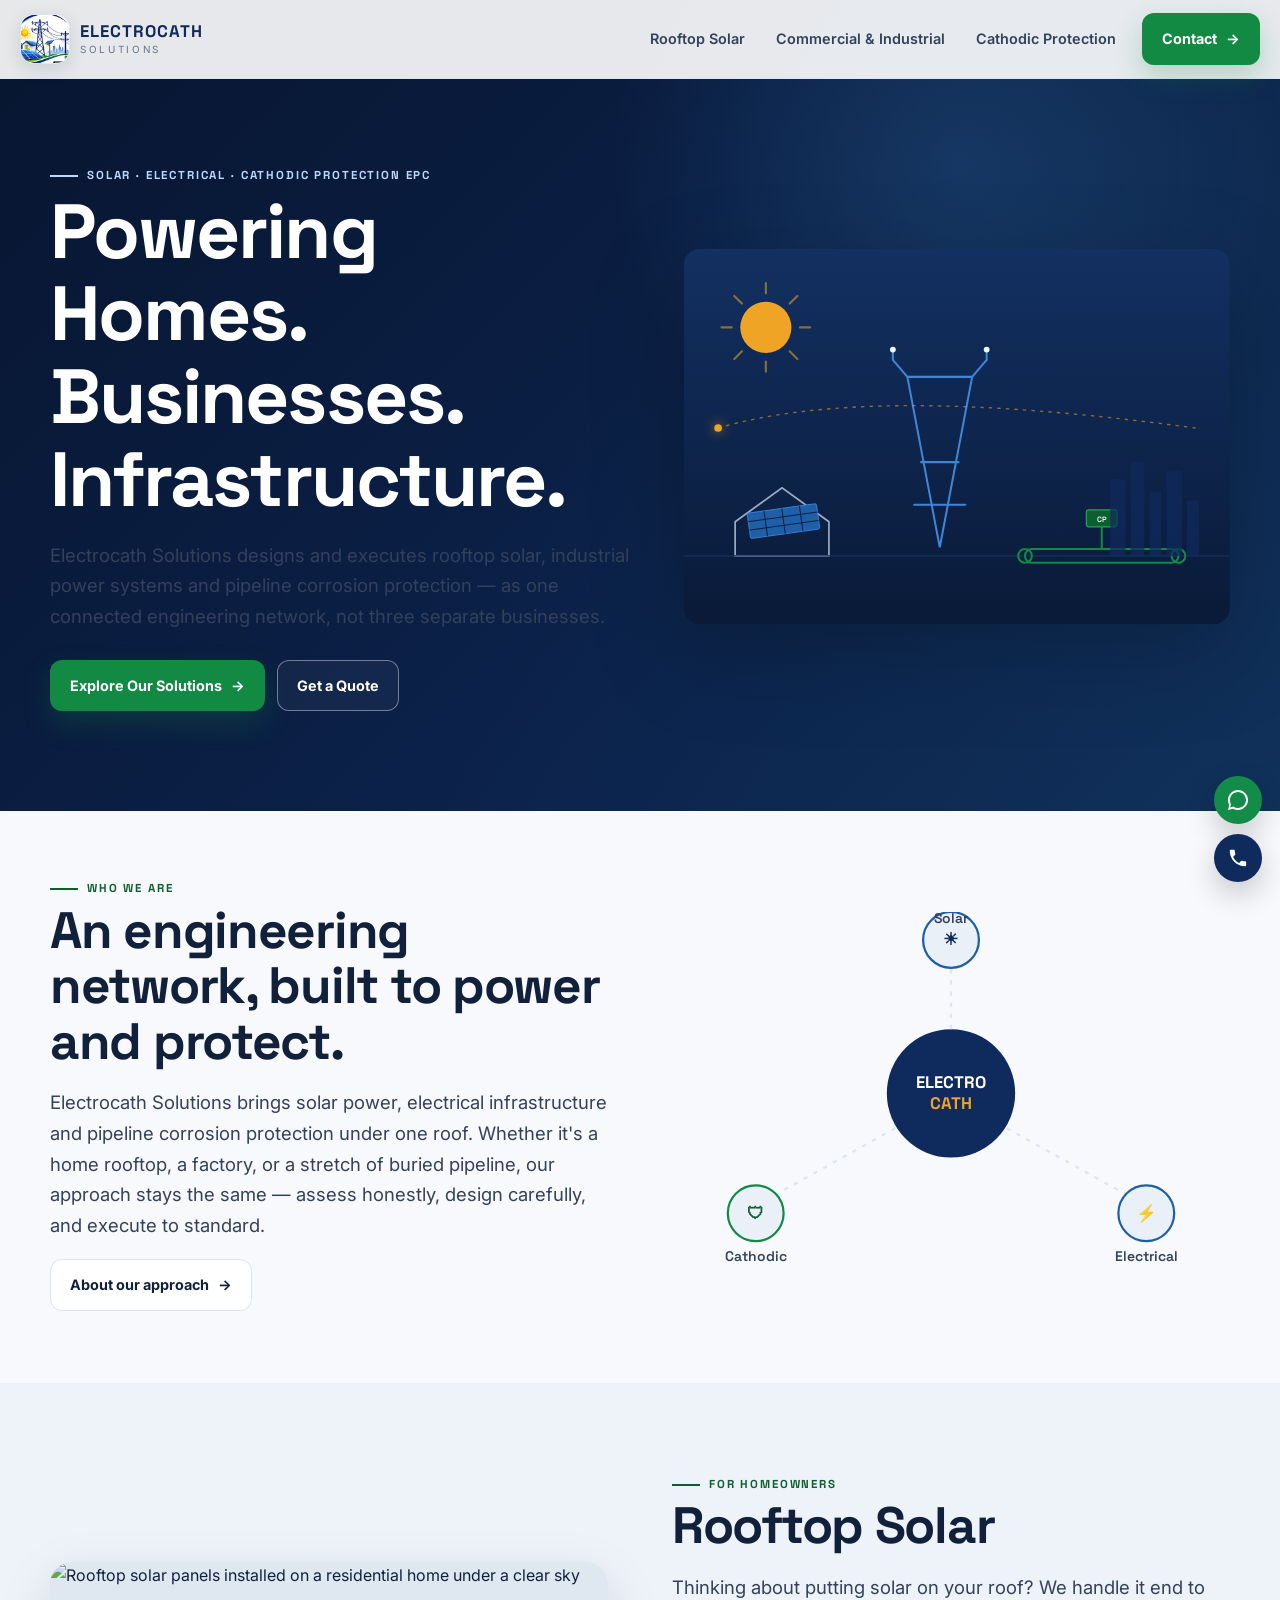
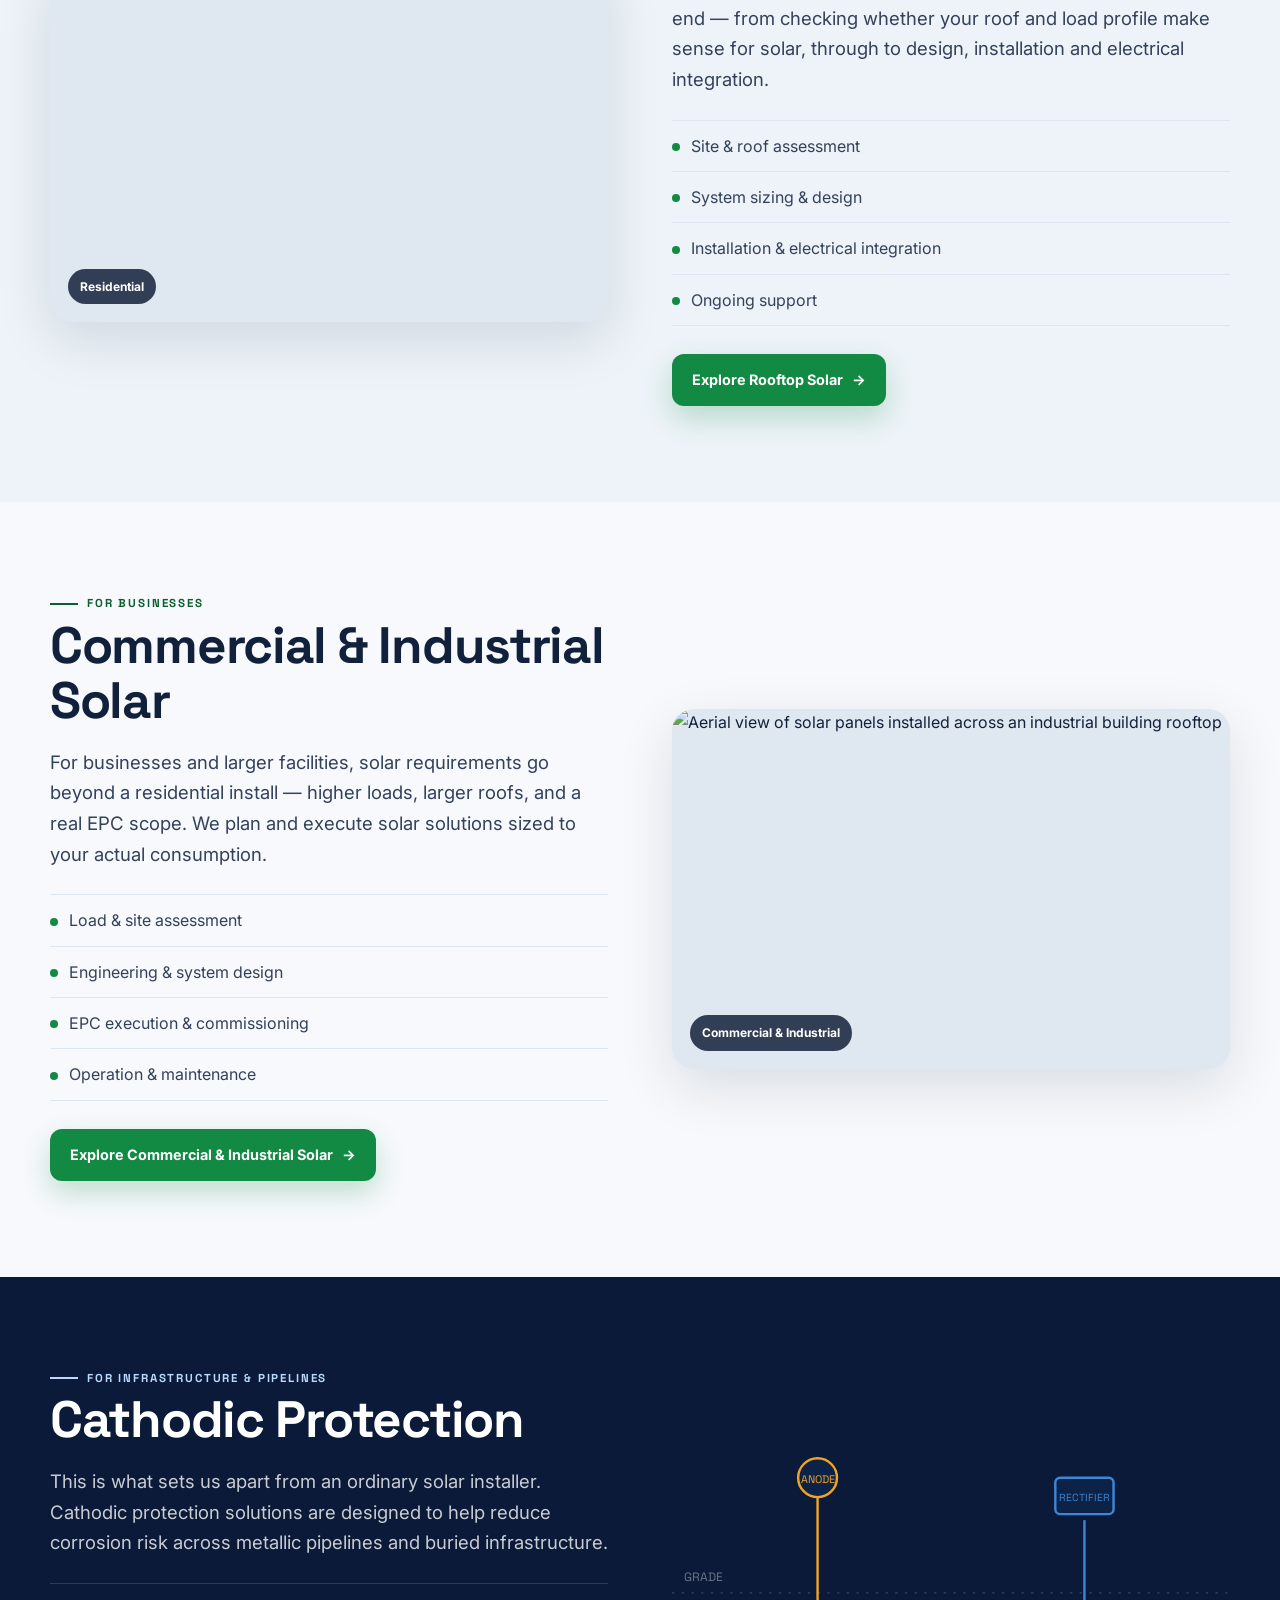
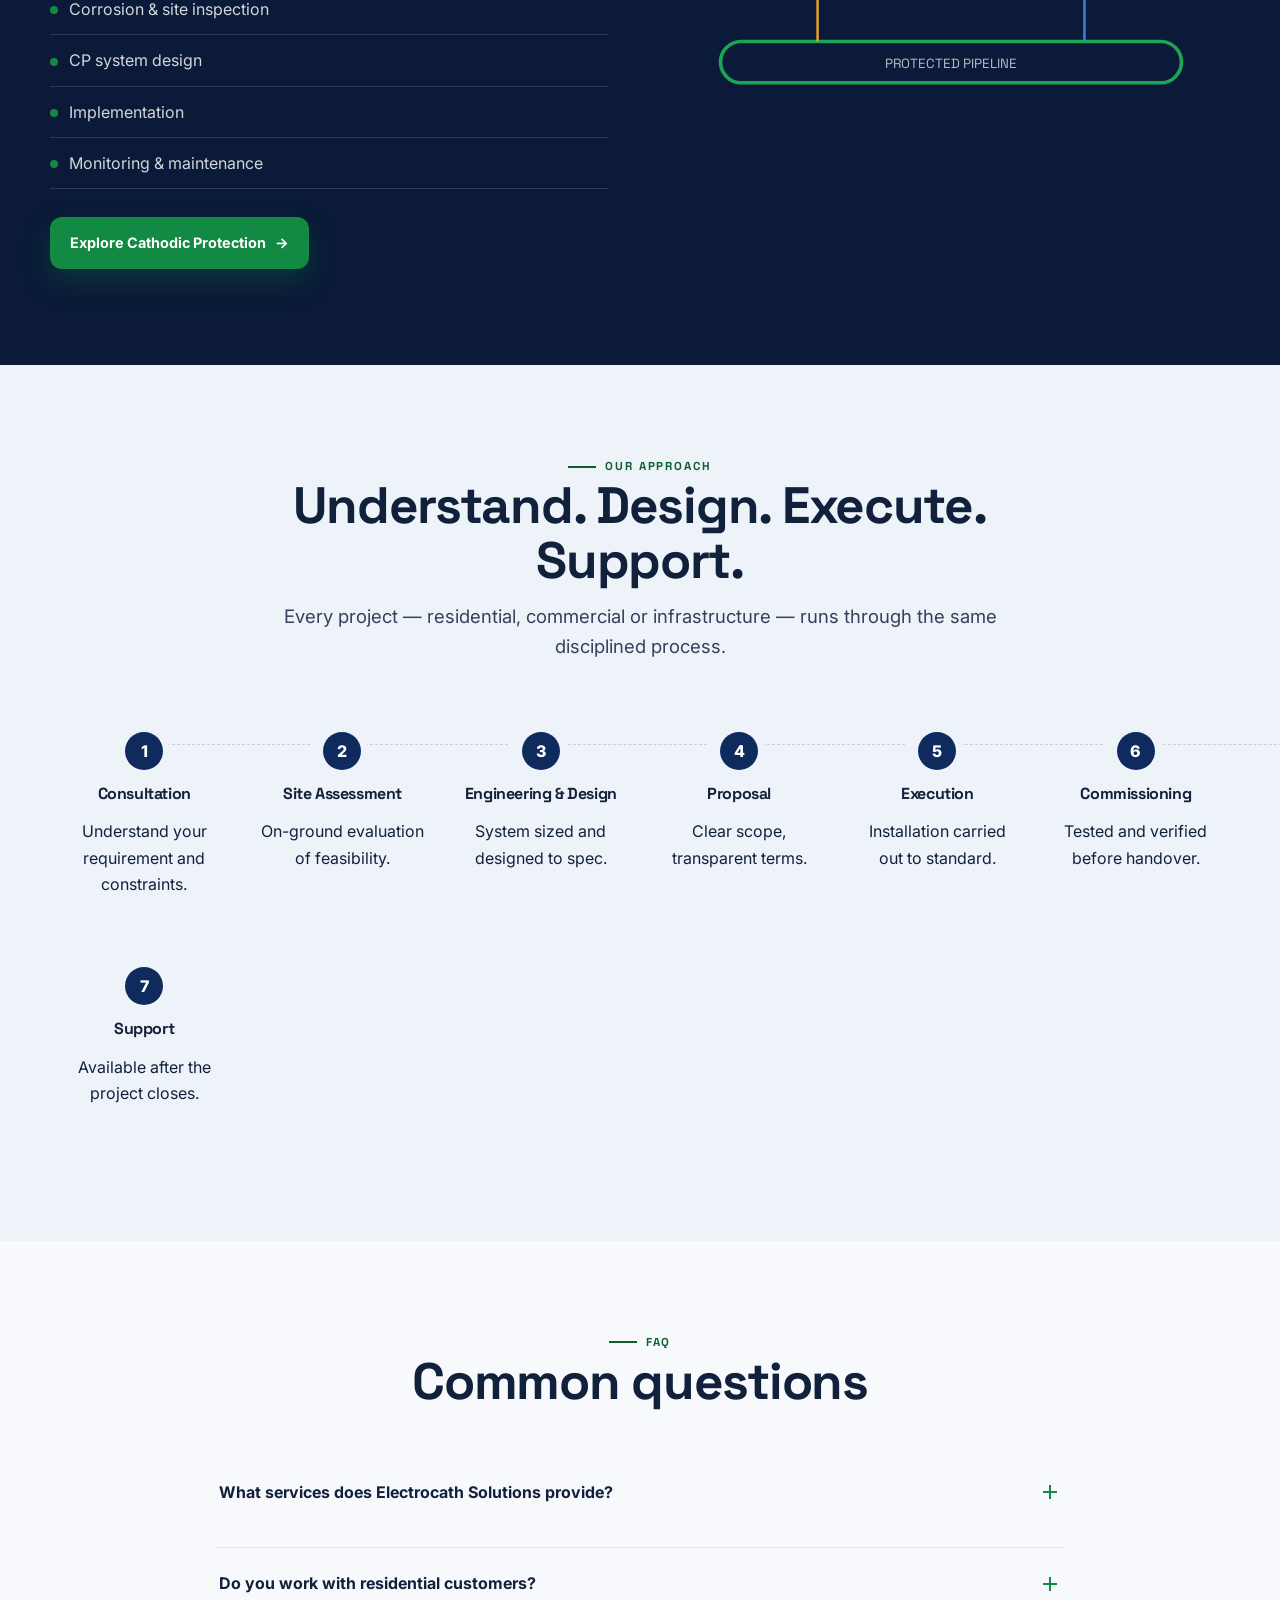
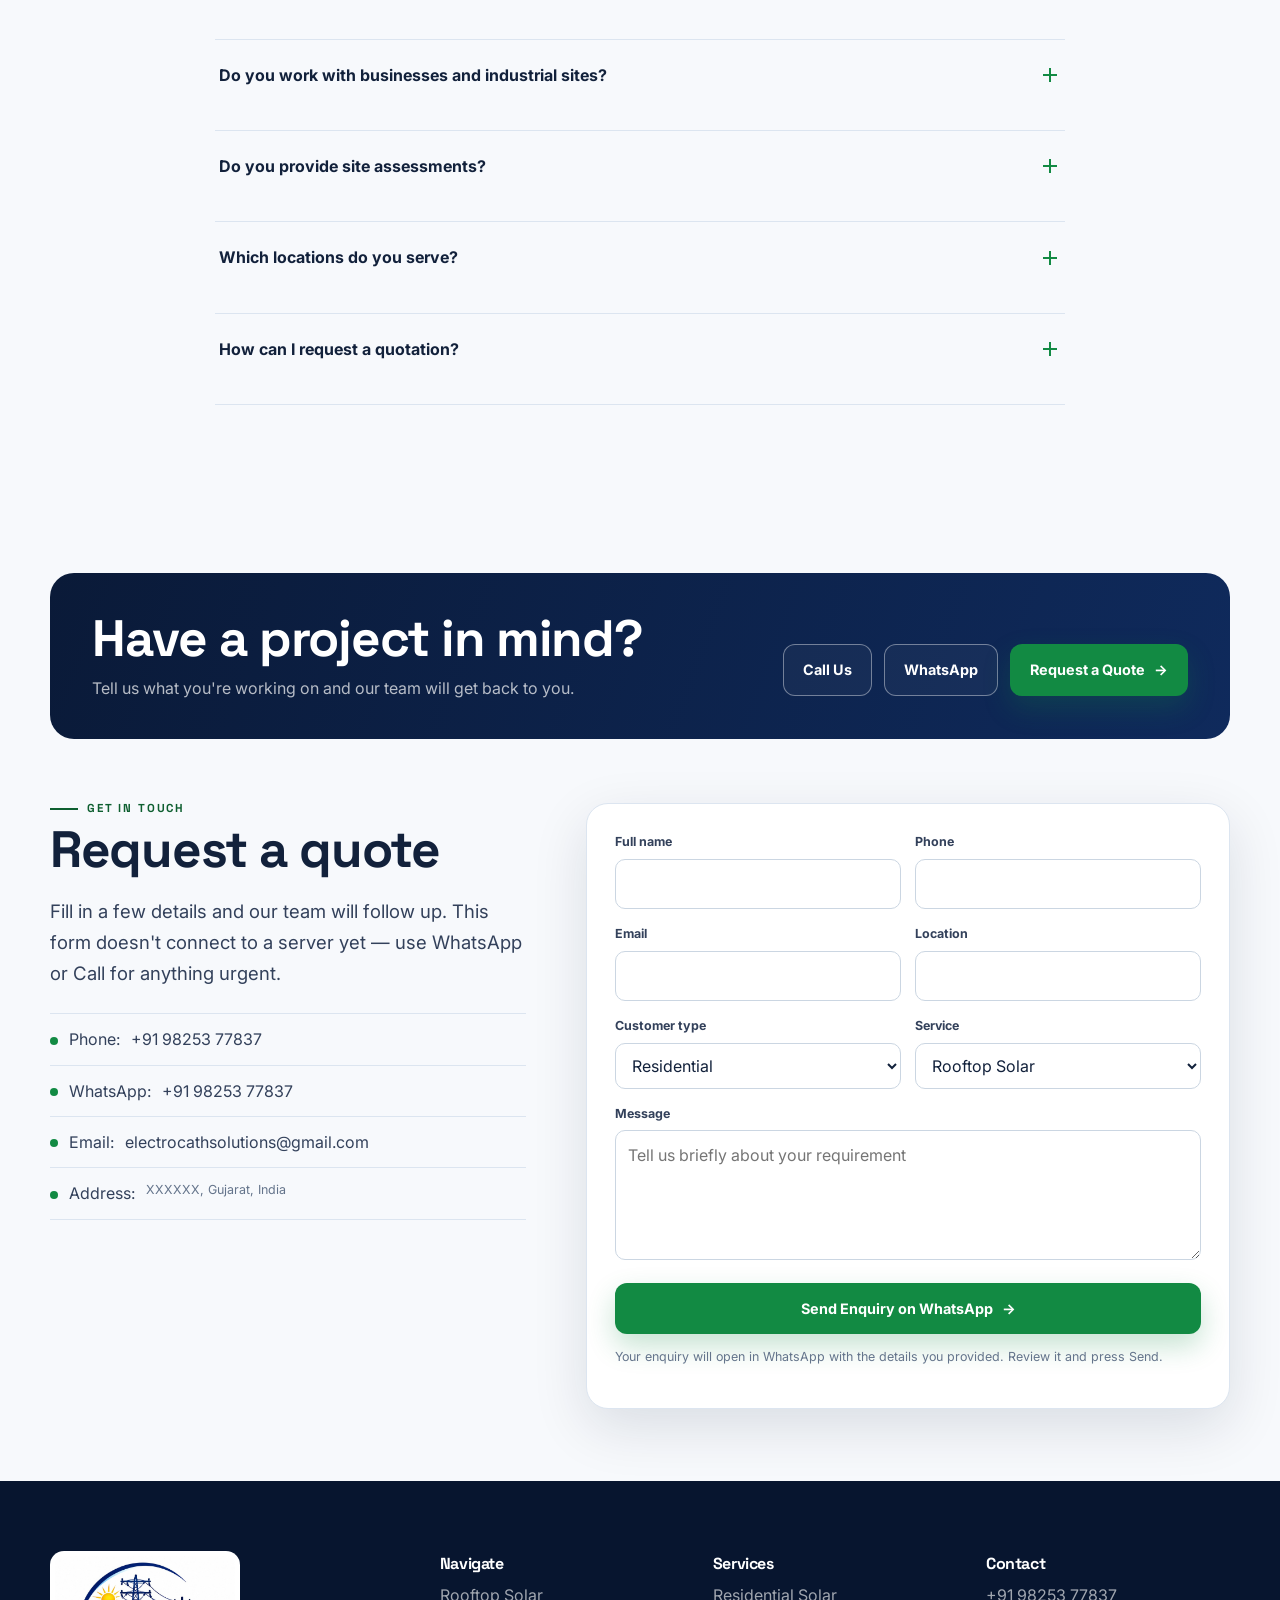
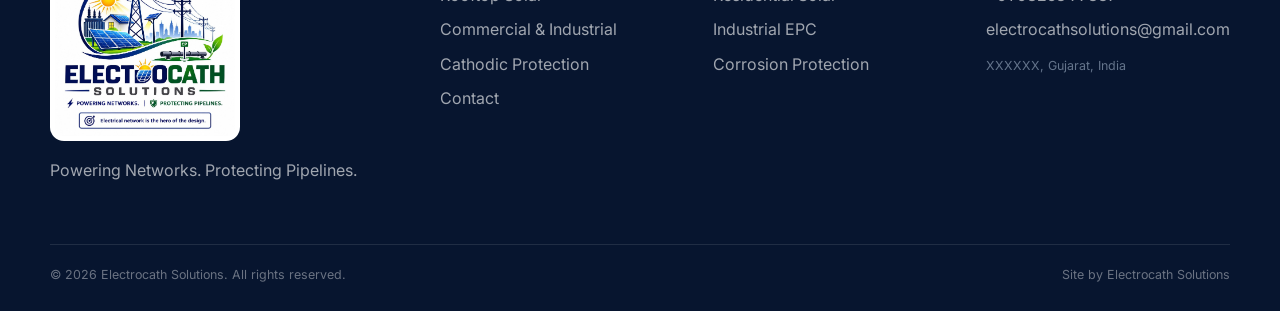
==== commit 060649c4: "Add files via upload" ====
--- a/index.html
+++ b/index.html
@@ -27,7 +27,8 @@
 <header class="site-nav">
   <div class="nav-inner">
     <a href="index.html" class="brand" aria-label="Electrocath Solutions home">
-      <img src="images/electrocath-logo.jpeg" alt="Electrocath Solutions logo">
+      <span class="brand-mark"><img src="images/logo/electrocath-mark.jpeg" alt=""></span>
+      <span class="brand-copy"><strong>ELECTROCATH</strong><span>SOLUTIONS</span></span>
     </a>
     <nav class="nav-links" aria-label="Primary navigation">
       <a href="rooftop-solar.html">Rooftop Solar</a>
@@ -188,7 +189,7 @@
   <div class="container">
     <div class="split">
       <div class="media-frame" data-reveal="left">
-        <img src="https://images.pexels.com/photos/37083400/pexels-photo-37083400.jpeg?auto=compress&cs=tinysrgb&w=1200" alt="Rooftop solar panels installed on a residential home under a clear sky" loading="lazy">
+        <img src="https://images.pexels.com/photos/32992781/pexels-photo-32992781.jpeg?auto=compress&cs=tinysrgb&w=1600" alt="Rooftop solar panels installed on a residential home under a clear sky" loading="lazy">
         <span class="tag">Residential</span>
       </div>
       <div data-reveal="right">
@@ -212,7 +213,7 @@
   <div class="container">
     <div class="split reverse">
       <div class="media-frame" data-reveal="right">
-        <img src="https://images.pexels.com/photos/29923348/pexels-photo-29923348.jpeg?auto=compress&cs=tinysrgb&w=1200" alt="Aerial view of solar panels installed across an industrial building rooftop" loading="lazy">
+        <img src="https://images.pexels.com/photos/8783541/pexels-photo-8783541.jpeg?auto=compress&cs=tinysrgb&w=1600" alt="Aerial view of solar panels installed across an industrial building rooftop" loading="lazy">
         <span class="tag">Commercial &amp; Industrial</span>
       </div>
       <div data-reveal="left">
@@ -313,7 +314,8 @@
       </div>
       <div class="faq-item">
         <button class="faq-q" aria-expanded="false">Which locations do you serve?<span class="plus"></span></button>
-        <div class="faq-a"><div class="faq-a-inner"><p><span class="placeholder-note">XXXXXX &mdash; service areas to be confirmed</span></p></div></div>
+        <div class="faq-a"><div class="faq-a-inner"><p>We serve All over gujrat.
+        </p></div></div>
       </div>
       <div class="faq-item">
         <button class="faq-q" aria-expanded="false">How can I request a quotation?<span class="plus"></span></button>
@@ -332,8 +334,8 @@
         <p>Tell us what you're working on and our team will get back to you.</p>
       </div>
       <div class="cta-actions">
-        <a href="tel:+91XXXXXXXXXX" class="btn btn-outline on-dark">Call Us</a>
-        <a href="https://wa.me/91XXXXXXXXXX" class="btn btn-outline on-dark">WhatsApp</a>
+        <a href="tel:+919825377837" class="btn btn-outline on-dark">Call Us</a>
+        <a href="https://wa.me/919825377837" class="btn btn-outline on-dark">WhatsApp</a>
         <a href="#quoteForm" class="btn btn-primary">Request a Quote <span class="arrow">→</span></a>
       </div>
     </div>
@@ -344,9 +346,9 @@
         <h2>Request a quote</h2>
         <p class="lede">Fill in a few details and our team will follow up. This form doesn't connect to a server yet &mdash; use WhatsApp or Call for anything urgent.</p>
         <ul class="feature-points">
-          <li><span class="dot"></span>Phone: <a href="tel:+91XXXXXXXXXX">+91 XXXXXXXXXX</a></li>
-          <li><span class="dot"></span>WhatsApp: <a href="https://wa.me/91XXXXXXXXXX">+91 XXXXXXXXXX</a></li>
-          <li><span class="dot"></span>Email: <a href="mailto:info@electrocathsolutions.com">info@electrocathsolutions.com</a></li>
+          <li><span class="dot"></span>Phone: <a href="tel:+919825377837">+91 98253 77837</a></li>
+          <li><span class="dot"></span>WhatsApp: <a href="https://wa.me/919825377837">+91 98253 77837</a></li>
+          <li><span class="dot"></span>Email: <a href="mailto:electrocathsolutions@gmail.com">electrocathsolutions@gmail.com</a></li>
           <li><span class="dot"></span>Address: <span class="placeholder-note">XXXXXX, Gujarat, India</span></li>
         </ul>
       </div>
@@ -374,8 +376,8 @@
           </div>
         </div>
         <div class="field"><label for="message">Message</label><textarea id="message" name="message" placeholder="Tell us briefly about your requirement"></textarea></div>
-        <button type="submit" class="btn btn-primary btn-block">Submit Enquiry</button>
-        <p class="form-note">Prefer to talk? Reach us on WhatsApp or Call above &mdash; you'll get a faster response.</p>
+        <button type="submit" class="btn btn-primary btn-block">Send Enquiry on WhatsApp <span class="arrow">→</span></button>
+        <p class="form-note">Your enquiry will open in WhatsApp with the details you provided. Review it and press Send.</p>
         <div class="form-success" id="formSuccess"></div>
       </form>
     </div>
@@ -410,8 +412,8 @@
       <div class="footer-col">
         <h4>Contact</h4>
         <ul>
-          <li><a href="tel:+91XXXXXXXXXX">+91 XXXXXXXXXX</a></li>
-          <li><a href="mailto:info@electrocathsolutions.com">info@electrocathsolutions.com</a></li>
+          <li><a href="tel:+919825377837">+91 98253 77837</a></li>
+          <li><a href="mailto:electrocathsolutions@gmail.com">electrocathsolutions@gmail.com</a></li>
           <li><span class="placeholder-note">XXXXXX, Gujarat, India</span></li>
         </ul>
       </div>
@@ -425,10 +427,10 @@
 
 <!-- ============ FLOATING CONTACT (mobile) ============ -->
 <div class="float-contact">
-  <a href="https://wa.me/91XXXXXXXXXX" class="wa" aria-label="Chat on WhatsApp">
+  <a href="https://wa.me/919825377837" class="wa" aria-label="Chat on WhatsApp">
     <svg width="24" height="24" viewBox="0 0 24 24" fill="none"><path d="M12 2C6.48 2 2 6.48 2 12c0 1.85.5 3.58 1.35 5.07L2 22l5.06-1.33A9.94 9.94 0 0012 22c5.52 0 10-4.48 10-10S17.52 2 12 2zm0 18c-1.6 0-3.1-.44-4.38-1.2l-.31-.18-3.2.84.86-3.1-.2-.32A7.94 7.94 0 014 12c0-4.41 3.59-8 8-8s8 3.59 8 8-3.59 8-8 8z" fill="#fff"/></svg>
   </a>
-  <a href="tel:+91XXXXXXXXXX" class="call" aria-label="Call Electrocath Solutions">
+  <a href="tel:+919825377837" class="call" aria-label="Call Electrocath Solutions">
     <svg width="22" height="22" viewBox="0 0 24 24" fill="none"><path d="M6.6 10.8c1.4 2.8 3.8 5.1 6.6 6.6l2.2-2.2c.3-.3.7-.4 1-.2 1.1.4 2.3.6 3.5.6.6 0 1 .4 1 1V20c0 .6-.4 1-1 1C10.6 21 3 13.4 3 4c0-.6.4-1 1-1h3.5c.6 0 1 .4 1 1 0 1.2.2 2.4.6 3.5.1.4 0 .8-.2 1l-2.3 2.3z" fill="#fff"/></svg>
   </a>
 </div>
--- a/css/style.css
+++ b/css/style.css
@@ -1,649 +1,1425 @@
-/* ============================================================
-   ELECTROCATH SOLUTIONS — CORE STYLESHEET
-   Design tokens derived from the official brand logo.
-   ============================================================ */
-
-:root{
-  /* --- Brand colour tokens (from logo) --- */
-  --navy-900:#0A1A38;   /* deepest navy — footer, dark panels */
-  --navy-800:#0F2A5C;   /* primary brand navy — headings, nav */
-  --navy-700:#163B78;
-  --blue-600:#1E5FA8;   /* engineering blue — links, accents */
-  --blue-500:#3E86D6;   /* lighter blue — hovers, glows */
-  --green-700:#0E5F30;  /* brand green — cathodic identity, CTAs */
-  --green-600:#128A43;
-  --green-500:#1CA653;  /* hover green */
-  --gold-500:#F0A426;   /* sun accent — used sparingly */
-
-  --bg-canvas:#F5F8FB;
-  --bg-panel:#EAF0F7;
-  --bg-panel-dark:#0D2247;
-
-  --ink-900:#0D1524;
-  --ink-700:#33415B;
-  --ink-500:#5B6B85;
-  --ink-300:#9AABC4;
-
-  --white:#FFFFFF;
-  --line:#DCE5F0;
-  --line-dark:rgba(255,255,255,0.14);
-
-  /* --- Type --- */
-  --font-display:'Space Grotesk', 'Segoe UI', sans-serif;
-  --font-body:'Inter', 'Segoe UI', sans-serif;
-
-  /* --- Layout --- */
-  --container:1240px;
-  --radius-sm:6px;
-  --radius-md:10px;
-  --radius-lg:18px;
-  --nav-h:76px;
-
-  /* --- Motion --- */
-  --ease:cubic-bezier(.22,.75,.32,1);
-  --dur-fast:.25s;
-  --dur-mid:.55s;
-  --dur-slow:.9s;
-}
-
-*,*::before,*::after{box-sizing:border-box;}
-html{scroll-behavior:smooth;}
-@media (prefers-reduced-motion: reduce){
-  html{scroll-behavior:auto;}
-  *,*::before,*::after{animation-duration:.001ms !important;animation-iteration-count:1 !important;transition-duration:.001ms !important;scroll-behavior:auto !important;}
-}
-
-body{
-  margin:0;
-  font-family:var(--font-body);
-  color:var(--ink-900);
-  background:var(--bg-canvas);
-  line-height:1.6;
-  -webkit-font-smoothing:antialiased;
-  overflow-x:hidden;
-}
-
-img{max-width:100%;display:block;}
-a{color:inherit;text-decoration:none;}
-ul{list-style:none;margin:0;padding:0;}
-button{font-family:inherit;cursor:pointer;}
-input,select,textarea{font-family:inherit;}
-
-.container{
-  width:100%;
-  max-width:var(--container);
-  margin:0 auto;
-  padding:0 28px;
-}
-
-section{position:relative;}
-
-/* --- Focus states (accessibility) --- */
-a:focus-visible,button:focus-visible,input:focus-visible,textarea:focus-visible,select:focus-visible{
-  outline:3px solid var(--gold-500);
-  outline-offset:2px;
-  border-radius:4px;
-}
-
-/* --- Typography scale --- */
-h1,h2,h3,h4{
-  font-family:var(--font-display);
-  color:var(--navy-800);
-  line-height:1.12;
-  margin:0 0 .5em;
-  letter-spacing:-0.01em;
-}
-h1{font-size:clamp(2.4rem,4.6vw,4rem);}
-h2{font-size:clamp(1.9rem,3.2vw,2.7rem);}
-h3{font-size:clamp(1.3rem,2vw,1.6rem);}
-p{margin:0 0 1em;color:var(--ink-700);}
-.lede{font-size:1.15rem;color:var(--ink-700);}
-
-.eyebrow{
-  display:inline-flex;
-  align-items:center;
-  gap:9px;
-  font-family:var(--font-display);
-  font-size:.78rem;
-  font-weight:600;
-  letter-spacing:.14em;
-  text-transform:uppercase;
-  color:var(--green-700);
-  margin-bottom:14px;
-}
-.eyebrow::before{
-  content:'';
-  width:9px;height:9px;
-  border-radius:50%;
-  background:var(--green-600);
-  box-shadow:0 0 0 4px rgba(18,138,67,.15);
-  flex-shrink:0;
-}
-.eyebrow.on-dark{color:var(--gold-500);}
-.eyebrow.on-dark::before{background:var(--gold-500);box-shadow:0 0 0 4px rgba(240,164,38,.2);}
-
-/* ============ BUTTONS ============ */
-.btn{
-  display:inline-flex;
-  align-items:center;
-  gap:10px;
-  padding:14px 26px;
-  border-radius:var(--radius-sm);
-  font-family:var(--font-display);
-  font-weight:600;
-  font-size:.95rem;
-  border:1.5px solid transparent;
-  transition:transform var(--dur-fast) var(--ease), background var(--dur-fast) var(--ease), border-color var(--dur-fast) var(--ease), box-shadow var(--dur-fast) var(--ease);
-  white-space:nowrap;
-}
-.btn .arrow{transition:transform var(--dur-fast) var(--ease);}
-.btn:hover .arrow{transform:translateX(4px);}
-.btn:active{transform:translateY(1px);}
-
-.btn-primary{background:var(--green-600);color:var(--white);}
-.btn-primary:hover{background:var(--green-500);box-shadow:0 8px 20px -8px rgba(18,138,67,.55);}
-
-.btn-outline{background:transparent;color:var(--navy-800);border-color:var(--line);}
-.btn-outline:hover{border-color:var(--blue-600);color:var(--blue-600);}
-
-.btn-outline.on-dark{color:var(--white);border-color:var(--line-dark);}
-.btn-outline.on-dark:hover{border-color:var(--gold-500);color:var(--gold-500);}
-
-.btn-ghost{background:transparent;color:var(--navy-800);padding:14px 10px;}
-.btn-ghost:hover{color:var(--blue-600);}
-
-.btn-block{width:100%;justify-content:center;}
-
-/* ============ NAVIGATION ============ */
-.site-nav{
-  position:fixed;
-  top:0;left:0;right:0;
-  z-index:500;
-  height:var(--nav-h);
-  display:flex;
-  align-items:center;
-  background:rgba(245,248,251,0.7);
-  backdrop-filter:blur(10px);
-  -webkit-backdrop-filter:blur(10px);
-  border-bottom:1px solid transparent;
-  transition:background var(--dur-fast) var(--ease), border-color var(--dur-fast) var(--ease), height var(--dur-fast) var(--ease), box-shadow var(--dur-fast) var(--ease);
-}
-.site-nav.scrolled{
-  background:rgba(255,255,255,0.92);
-  border-color:var(--line);
-  height:64px;
-  box-shadow:0 6px 24px -14px rgba(13,26,56,.25);
-}
-.nav-inner{
-  width:100%;
-  max-width:var(--container);
-  margin:0 auto;
-  padding:0 28px;
-  display:flex;
-  align-items:center;
-  justify-content:space-between;
-  gap:20px;
-}
-.brand{display:flex;align-items:center;gap:10px;}
-.brand img{height:46px;width:auto;transition:height var(--dur-fast) var(--ease);}
-.site-nav.scrolled .brand img{height:38px;}
-
-.nav-links{display:flex;align-items:center;gap:6px;}
-.nav-links a{
-  padding:10px 16px;
-  font-family:var(--font-display);
-  font-size:.92rem;
-  font-weight:500;
-  color:var(--navy-800);
-  border-radius:var(--radius-sm);
-  position:relative;
-  transition:color var(--dur-fast) var(--ease);
-}
-.nav-links a:hover{color:var(--blue-600);}
-.nav-links a.active{color:var(--green-700);}
-.nav-cta{margin-left:8px;}
-
-.nav-toggle{
-  display:none;
-  width:44px;height:44px;
-  border:1px solid var(--line);
-  border-radius:var(--radius-sm);
-  background:var(--white);
-  align-items:center;
-  justify-content:center;
-  flex-direction:column;
-  gap:5px;
-}
-.nav-toggle span{width:20px;height:2px;background:var(--navy-800);transition:transform var(--dur-fast) var(--ease),opacity var(--dur-fast) var(--ease);}
-.nav-toggle.open span:nth-child(1){transform:translateY(7px) rotate(45deg);}
-.nav-toggle.open span:nth-child(2){opacity:0;}
-.nav-toggle.open span:nth-child(3){transform:translateY(-7px) rotate(-45deg);}
-
-.mobile-panel{
-  position:fixed;
-  top:var(--nav-h);left:0;right:0;
-  background:var(--white);
-  border-bottom:1px solid var(--line);
-  padding:10px 20px 26px;
-  display:none;
-  flex-direction:column;
-  z-index:490;
-  box-shadow:0 20px 30px -20px rgba(13,26,56,.3);
-}
-.mobile-panel.open{display:flex;}
-.mobile-panel a{
-  padding:14px 6px;
-  font-family:var(--font-display);
-  font-weight:500;
-  color:var(--navy-800);
-  border-bottom:1px solid var(--bg-panel);
-}
-.mobile-panel .btn{margin-top:14px;}
-
-@media (max-width:960px){
-  .nav-links{display:none;}
-  .nav-toggle{display:flex;}
-}
-
-/* ============ SECTION SPACING ============ */
-.section{padding:112px 0;}
-.section-tight{padding:80px 0;}
-.section-panel{background:var(--bg-panel);}
-.section-dark{background:var(--navy-900);color:var(--white);}
-.section-dark h2,.section-dark h3{color:var(--white);}
-.section-dark p{color:rgba(255,255,255,.72);}
-@media (max-width:768px){
-  .section{padding:72px 0;}
-  .section-tight{padding:56px 0;}
-}
-
-.section-head{max-width:680px;margin-bottom:56px;}
-.section-head.center{margin-left:auto;margin-right:auto;text-align:center;}
-
-/* ============ SPLIT / SERVICE SECTIONS ============ */
-.split{
-  display:grid;
-  grid-template-columns:1fr 1fr;
-  gap:64px;
-  align-items:center;
-}
-.split.reverse .split-media{order:2;}
-.split.reverse .split-copy{order:1;}
-@media (max-width:900px){
-  .split{grid-template-columns:1fr;gap:36px;}
-  .split.reverse .split-media,.split.reverse .split-copy{order:0;}
-}
-
-.media-frame{
-  position:relative;
-  border-radius:var(--radius-lg);
-  overflow:hidden;
-  aspect-ratio:4/3.1;
-  background:var(--navy-800);
-  box-shadow:0 30px 60px -30px rgba(10,26,56,.35);
-}
-.media-frame img{
-  width:100%;height:100%;object-fit:cover;
-  transition:transform .7s var(--ease);
-}
-.media-frame:hover img{transform:scale(1.06);}
-.media-frame .tag{
-  position:absolute;bottom:18px;left:18px;
-  background:rgba(10,26,56,.78);
-  color:var(--white);
-  font-family:var(--font-display);
-  font-size:.78rem;
-  font-weight:600;
-  letter-spacing:.04em;
-  padding:8px 14px;
-  border-radius:var(--radius-sm);
-  backdrop-filter:blur(6px);
-}
-
-.feature-points{margin:24px 0 30px;}
-.feature-points li{
-  display:flex;
-  gap:12px;
-  align-items:flex-start;
-  padding:10px 0;
-  border-top:1px solid var(--line);
-  font-weight:500;
-  color:var(--ink-700);
-}
-.feature-points li:first-child{border-top:none;}
-.feature-points .dot{
-  flex-shrink:0;
-  width:20px;height:20px;
-  border-radius:50%;
-  background:var(--bg-panel);
-  border:1.5px solid var(--green-600);
-  position:relative;
-  margin-top:2px;
-}
-.feature-points .dot::after{
-  content:'';
-  position:absolute;inset:5px;
-  border-radius:50%;
-  background:var(--green-600);
-}
-
-/* ============ CARDS ============ */
-.card-grid{display:grid;grid-template-columns:repeat(3,1fr);gap:28px;}
-@media (max-width:900px){.card-grid{grid-template-columns:1fr;}}
-
-.info-card{
-  background:var(--white);
-  border:1px solid var(--line);
-  border-radius:var(--radius-md);
-  padding:32px 28px;
-  transition:transform var(--dur-fast) var(--ease), border-color var(--dur-fast) var(--ease), box-shadow var(--dur-fast) var(--ease);
-}
-.info-card:hover{
-  transform:translateY(-6px);
-  border-color:var(--green-600);
-  box-shadow:0 20px 40px -24px rgba(13,26,56,.3);
-}
-.info-card .icon{
-  width:48px;height:48px;
-  border-radius:10px;
-  display:flex;align-items:center;justify-content:center;
-  background:var(--bg-panel);
-  color:var(--blue-600);
-  margin-bottom:18px;
-}
-.info-card h3{margin-bottom:8px;}
-.info-card p{margin:0;font-size:.96rem;}
-
-/* ============ PROCESS TIMELINE ============ */
-.timeline{
-  position:relative;
-  display:grid;
-  grid-template-columns:repeat(auto-fit,minmax(160px,1fr));
-  gap:0;
-  margin-top:50px;
-}
-.timeline::before{
-  content:'';
-  position:absolute;
-  top:23px;left:0;right:0;
-  height:2px;
-  background:repeating-linear-gradient(90deg,var(--line) 0 8px,transparent 8px 14px);
-}
-.timeline-step{
-  position:relative;
-  padding-top:64px;
-  text-align:left;
-  padding-right:16px;
-}
-.timeline-step .num{
-  position:absolute;top:0;left:0;
-  width:46px;height:46px;
-  border-radius:50%;
-  background:var(--white);
-  border:2px solid var(--green-600);
-  color:var(--green-700);
-  font-family:var(--font-display);
-  font-weight:700;
-  display:flex;align-items:center;justify-content:center;
-  font-size:.95rem;
-  z-index:2;
-}
-.timeline-step h4{
-  font-family:var(--font-display);
-  font-size:1rem;
-  color:var(--navy-800);
-  margin:0 0 6px;
-}
-.timeline-step p{font-size:.88rem;margin:0;color:var(--ink-500);}
-
-/* ============ FAQ ACCORDION ============ */
-.faq-list{max-width:820px;margin:0 auto;}
-.faq-item{
-  border-bottom:1px solid var(--line);
-}
-.faq-q{
-  width:100%;
-  display:flex;
-  align-items:center;
-  justify-content:space-between;
-  gap:20px;
-  padding:24px 4px;
-  background:none;
-  border:none;
-  text-align:left;
-  font-family:var(--font-display);
-  font-size:1.02rem;
-  font-weight:600;
-  color:var(--navy-800);
-}
-.faq-q .plus{
-  flex-shrink:0;
-  width:26px;height:26px;
-  position:relative;
-}
-.faq-q .plus::before,.faq-q .plus::after{
-  content:'';
-  position:absolute;
-  background:var(--green-600);
-  top:50%;left:50%;
-  transform:translate(-50%,-50%);
-}
-.faq-q .plus::before{width:16px;height:2px;}
-.faq-q .plus::after{width:2px;height:16px;transition:transform var(--dur-fast) var(--ease), opacity var(--dur-fast) var(--ease);}
-.faq-item.open .faq-q .plus::after{transform:translate(-50%,-50%) rotate(90deg);opacity:0;}
-
-.faq-a{
-  max-height:0;
-  overflow:hidden;
-  transition:max-height var(--dur-mid) var(--ease), opacity var(--dur-mid) var(--ease);
-  opacity:0;
-}
-.faq-item.open .faq-a{opacity:1;}
-.faq-a-inner{padding:0 4px 24px;}
-.faq-a-inner p{margin:0;color:var(--ink-700);}
-
-/* ============ FINAL CTA BAND ============ */
-.cta-band{
-  background:var(--navy-900);
-  border-radius:var(--radius-lg);
-  padding:64px 56px;
-  display:flex;
-  align-items:center;
-  justify-content:space-between;
-  gap:40px;
-  position:relative;
-  overflow:hidden;
-}
-.cta-band h2{color:var(--white);margin-bottom:10px;}
-.cta-band p{color:rgba(255,255,255,.7);margin:0;}
-.cta-band .cta-actions{display:flex;gap:14px;flex-shrink:0;flex-wrap:wrap;}
-@media (max-width:800px){
-  .cta-band{flex-direction:column;text-align:center;padding:48px 28px;}
-  .cta-band .cta-actions{justify-content:center;}
-}
-
-/* ============ FOOTER ============ */
-.site-footer{background:var(--navy-900);color:rgba(255,255,255,.75);padding:76px 0 28px;}
-.footer-grid{
-  display:grid;
-  grid-template-columns:1.4fr 1fr 1fr 1.2fr;
-  gap:48px;
-  padding-bottom:48px;
-  border-bottom:1px solid var(--line-dark);
-}
-@media (max-width:860px){
-  .footer-grid{grid-template-columns:1fr 1fr;row-gap:36px;}
-}
-@media (max-width:560px){
-  .footer-grid{grid-template-columns:1fr;}
-}
-.footer-brand img{height:52px;margin-bottom:16px;background:var(--white);padding:8px 12px;border-radius:var(--radius-sm);}
-.footer-brand p{font-size:.9rem;max-width:280px;}
-.footer-col h4{
-  font-family:var(--font-display);
-  color:var(--white);
-  font-size:.85rem;
-  letter-spacing:.08em;
-  text-transform:uppercase;
-  margin-bottom:18px;
-}
-.footer-col li{margin-bottom:11px;}
-.footer-col a{font-size:.92rem;color:rgba(255,255,255,.72);transition:color var(--dur-fast);}
-.footer-col a:hover{color:var(--gold-500);}
-.footer-bottom{
-  padding-top:26px;
-  display:flex;
-  justify-content:space-between;
-  align-items:center;
-  flex-wrap:wrap;
-  gap:12px;
-  font-size:.82rem;
-  color:rgba(255,255,255,.5);
-}
-
-/* ============ FLOATING CONTACT (mobile) ============ */
-.float-contact{
-  position:fixed;
-  right:18px;bottom:18px;
-  z-index:400;
-  display:flex;
-  flex-direction:column;
-  gap:12px;
-}
-.float-contact a{
-  width:52px;height:52px;
-  border-radius:50%;
-  display:flex;align-items:center;justify-content:center;
-  box-shadow:0 12px 24px -8px rgba(13,26,56,.4);
-  color:var(--white);
-}
-.float-contact .wa{background:#25D366;}
-.float-contact .call{background:var(--blue-600);}
-@media (min-width:961px){.float-contact{display:none;}}
-
-/* ============ FORM ============ */
-.quote-form{
-  background:var(--white);
-  border:1px solid var(--line);
-  border-radius:var(--radius-lg);
-  padding:40px;
-  box-shadow:0 30px 60px -34px rgba(13,26,56,.25);
-}
-.form-row{display:grid;grid-template-columns:1fr 1fr;gap:18px;}
-@media (max-width:600px){.form-row{grid-template-columns:1fr;}}
-.field{margin-bottom:18px;}
-.field label{
-  display:block;
-  font-family:var(--font-display);
-  font-size:.82rem;
-  font-weight:600;
-  color:var(--navy-800);
-  margin-bottom:7px;
-}
-.field input,.field select,.field textarea{
-  width:100%;
-  padding:13px 14px;
-  border:1.5px solid var(--line);
-  border-radius:var(--radius-sm);
-  background:var(--bg-canvas);
-  font-size:.95rem;
-  color:var(--ink-900);
-  transition:border-color var(--dur-fast) var(--ease);
-}
-.field input:focus,.field select:focus,.field textarea:focus{border-color:var(--blue-600);outline:none;}
-.field textarea{resize:vertical;min-height:110px;}
-.form-note{font-size:.82rem;color:var(--ink-500);margin-top:14px;}
-.form-success{
-  display:none;
-  background:var(--bg-panel);
-  border:1px solid var(--green-600);
-  border-radius:var(--radius-sm);
-  padding:16px 18px;
-  font-weight:600;
-  color:var(--green-700);
-  margin-top:16px;
-}
-.form-success.show{display:block;}
-
-/* ============ HERO ============ */
-.hero{
-  position:relative;
-  padding:calc(var(--nav-h) + 60px) 0 100px;
-  background:var(--navy-900);
-  color:var(--white);
-  overflow:hidden;
-}
-.hero-grid{
-  display:grid;
-  grid-template-columns:1.05fr .95fr;
-  gap:40px;
-  align-items:center;
-  position:relative;
-  z-index:2;
-}
-@media (max-width:960px){
-  .hero-grid{grid-template-columns:1fr;}
-}
-.hero h1{color:var(--white);}
-.hero .lede{color:rgba(255,255,255,.72);max-width:520px;}
-.hero-actions{display:flex;gap:14px;margin-top:32px;flex-wrap:wrap;}
-.hero-art{position:relative;}
-
-/* generic page hero (service pages) */
-.page-hero{
-  background:var(--navy-900);
-  color:var(--white);
-  padding:calc(var(--nav-h) + 64px) 0 76px;
-  position:relative;
-  overflow:hidden;
-}
-.page-hero h1{color:var(--white);max-width:760px;}
-.page-hero .lede{color:rgba(255,255,255,.72);max-width:620px;}
-.breadcrumb{
-  display:flex;align-items:center;gap:8px;
-  font-size:.85rem;color:rgba(255,255,255,.55);
-  margin-bottom:20px;
-}
-.breadcrumb a{color:rgba(255,255,255,.75);}
-.breadcrumb a:hover{color:var(--gold-500);}
-
-/* ============ UTILITIES ============ */
-.text-center{text-align:center;}
-.mt-0{margin-top:0;}
-.stack-lg > * + *{margin-top:20px;}
-.pill{
-  display:inline-block;
-  padding:6px 14px;
-  border-radius:100px;
-  background:var(--bg-panel);
-  font-size:.78rem;
-  font-weight:600;
-  color:var(--blue-600);
-}
-.divider-dot{
-  display:flex;align-items:center;gap:10px;
-  color:var(--ink-300);
-}
-.two-col{display:grid;grid-template-columns:1fr 1fr;gap:28px;}
-@media (max-width:800px){.two-col{grid-template-columns:1fr;}}
-
-.placeholder-note{
-  font-size:.78rem;
-  color:var(--ink-500);
-  background:var(--bg-panel);
-  border:1px dashed var(--ink-300);
-  padding:6px 12px;
-  border-radius:6px;
-  display:inline-block;
-  margin-top:10px;
-}
-
-.review-card{
-  background:var(--white);
-  border:1px solid var(--line);
-  border-radius:var(--radius-md);
-  padding:26px;
-}
-.review-card .stars{color:var(--gold-500);letter-spacing:2px;margin-bottom:10px;font-size:.9rem;}
-.review-card p{font-style:italic;color:var(--ink-700);}
-.review-card .who{font-family:var(--font-display);font-weight:600;color:var(--navy-800);font-size:.9rem;margin-top:14px;}
+:root {
+  --navy-950: #07152f;
+  --navy-900: #0a1a38;
+  --navy-800: #0f2a5c;
+  --blue-600: #1e5fa8;
+  --blue-500: #3e86d6;
+
+  --green-700: #0e5f30;
+  --green-600: #128a43;
+  --green-500: #1ca653;
+  --gold-500: #f0a426;
+
+  --ink-900: #12213b;
+  --ink-700: #33415b;
+  --ink-500: #64748b;
+  --ink-300: #a9b5c7;
+  --line: #dce5f0;
+
+  --bg: #f7f9fc;
+  --bg-panel: #edf3f8;
+  --white: #fff;
+
+  --shadow: 0 18px 55px rgba(7, 21, 47, 0.12);
+  --radius: 22px;
+  --max: 1180px;
+}
+
+/* =========================================================
+   Base
+   ========================================================= */
+
+* {
+  box-sizing: border-box;
+}
+
+html {
+  scroll-behavior: smooth;
+}
+
+body {
+  margin: 0;
+  font-family: Inter, system-ui, sans-serif;
+  color: var(--ink-900);
+  background: var(--bg);
+  line-height: 1.65;
+}
+
+img {
+  max-width: 100%;
+  display: block;
+}
+
+a {
+  color: inherit;
+  text-decoration: none;
+}
+
+button,
+input,
+select,
+textarea {
+  font: inherit;
+}
+
+button {
+  cursor: pointer;
+}
+
+.container {
+  width: min(var(--max), calc(100% - 40px));
+  margin: auto;
+}
+
+.section {
+  padding: 96px 0;
+}
+
+.section-tight {
+  padding: 72px 0;
+}
+
+.section-panel {
+  background: var(--bg-panel);
+}
+
+.section-dark {
+  background: var(--navy-900);
+  color: #fff;
+}
+
+.center {
+  text-align: center;
+}
+
+.section-head {
+  max-width: 760px;
+  margin: 0 auto 48px;
+}
+
+.section-head h2 {
+  margin: 0.35rem 0 0.75rem;
+}
+
+.section-head .lede {
+  margin: 0 auto;
+}
+
+/* =========================================================
+   Typography
+   ========================================================= */
+
+h1,
+h2,
+h3,
+h4 {
+  font-family: "Space Grotesk", Inter, sans-serif;
+  line-height: 1.08;
+  letter-spacing: -0.025em;
+}
+
+h1 {
+  font-size: clamp(2.8rem, 6vw, 5.4rem);
+  margin: 0.5rem 0 1.1rem;
+}
+
+h2 {
+  font-size: clamp(2rem, 4vw, 3.35rem);
+  margin: 0.5rem 0 1rem;
+}
+
+h3 {
+  font-size: 1.35rem;
+  margin: 0.35rem 0 0.6rem;
+}
+
+h4 {
+  font-size: 1rem;
+  margin: 0.25rem 0;
+}
+
+.lede {
+  font-size: clamp(1rem, 1.5vw, 1.16rem);
+  color: var(--ink-700);
+}
+
+.section-dark .lede,
+.on-dark {
+  color: rgba(255, 255, 255, 0.78);
+}
+
+/* =========================================================
+   Navigation
+   ========================================================= */
+
+.site-nav {
+  position: fixed;
+  z-index: 1000;
+  top: 0;
+  left: 0;
+  right: 0;
+  background: rgba(255, 255, 255, 0.9);
+  backdrop-filter: blur(18px);
+  border-bottom: 1px solid rgba(220, 229, 240, 0.8);
+  transition: 0.3s;
+}
+
+.site-nav.scrolled {
+  box-shadow: 0 10px 30px rgba(7, 21, 47, 0.08);
+}
+
+.nav-inner {
+  min-height: 78px;
+  width: min(1240px, calc(100% - 32px));
+  margin: auto;
+  display: flex;
+  align-items: center;
+  justify-content: space-between;
+  gap: 24px;
+}
+
+.brand {
+  display: flex;
+  align-items: center;
+  gap: 10px;
+  min-width: 205px;
+}
+
+.brand-mark {
+  width: 50px;
+  height: 50px;
+  border-radius: 14px;
+  overflow: hidden;
+  background: #fff;
+  box-shadow: 0 5px 18px rgba(7, 21, 47, 0.12);
+  border: 1px solid var(--line);
+  flex: none;
+}
+
+.brand-mark img {
+  width: 100%;
+  height: 100%;
+  object-fit: cover;
+  object-position: center 43%;
+  transform: scale(1.15);
+}
+
+.brand-copy {
+  display: flex;
+  flex-direction: column;
+  line-height: 1;
+}
+
+.brand-copy strong {
+  font: 700 1.05rem/1 "Space Grotesk", sans-serif;
+  letter-spacing: 0.06em;
+  color: var(--navy-800);
+}
+
+.brand-copy span {
+  font-size: 0.62rem;
+  letter-spacing: 0.27em;
+  margin-top: 5px;
+  color: var(--ink-500);
+}
+
+.nav-links {
+  display: flex;
+  align-items: center;
+  gap: 7px;
+}
+
+.nav-links > a:not(.btn) {
+  padding: 11px 12px;
+  font-weight: 600;
+  font-size: 0.9rem;
+  color: var(--ink-700);
+  position: relative;
+}
+
+.nav-links > a:not(.btn)::after {
+  content: "";
+  position: absolute;
+  left: 12px;
+  right: 12px;
+  bottom: 5px;
+  height: 2px;
+  background: var(--green-600);
+  transform: scaleX(0);
+  transform-origin: center;
+  transition: 0.25s;
+}
+
+.nav-links > a:not(.btn):hover::after {
+  transform: scaleX(1);
+}
+
+.nav-cta {
+  margin-left: 7px;
+}
+
+.nav-toggle {
+  display: none;
+  background: none;
+  border: 0;
+  padding: 8px;
+}
+
+.nav-toggle span {
+  display: block;
+  width: 26px;
+  height: 2px;
+  background: var(--navy-800);
+  margin: 5px;
+  border-radius: 3px;
+}
+
+.mobile-panel {
+  display: none;
+}
+
+/* =========================================================
+   Hero
+   ========================================================= */
+
+.hero,
+.page-hero {
+  position: relative;
+  background:
+    radial-gradient(circle at 75% 20%, rgba(62, 134, 214, 0.2), transparent 30%),
+    linear-gradient(135deg, var(--navy-950), var(--navy-800));
+  color: #fff;
+  overflow: hidden;
+}
+
+.hero {
+  padding: 170px 0 100px;
+  min-height: 720px;
+  display: flex;
+  align-items: center;
+}
+
+.page-hero {
+  padding: 150px 0 82px;
+}
+
+.hero-grid {
+  display: grid;
+  grid-template-columns: 1.03fr 0.97fr;
+  align-items: center;
+  gap: 55px;
+}
+
+.hero::before,
+.page-hero::before {
+  content: "";
+  position: absolute;
+  inset: 0;
+  background: linear-gradient(110deg, transparent 45%, rgba(28, 166, 83, 0.06));
+  pointer-events: none;
+}
+
+.hero-art {
+  position: relative;
+}
+
+.hero-art svg {
+  width: 100%;
+  height: auto;
+}
+
+.hero .hero-art {
+  filter: drop-shadow(0 28px 45px rgba(0, 0, 0, 0.2));
+}
+
+.breadcrumb {
+  display: flex;
+  gap: 8px;
+  align-items: center;
+  color: rgba(255, 255, 255, 0.55);
+  font-size: 0.85rem;
+  margin-bottom: 28px;
+}
+
+.breadcrumb a:hover {
+  color: #fff;
+}
+
+.eyebrow {
+  display: flex;
+  align-items: center;
+  gap: 9px;
+  color: var(--green-700);
+  font: 700 0.72rem/1 "Space Grotesk", sans-serif;
+  letter-spacing: 0.16em;
+  text-transform: uppercase;
+}
+
+.eyebrow::before {
+  content: "";
+  width: 28px;
+  height: 2px;
+  background: currentColor;
+}
+
+.eyebrow.on-dark {
+  color: #b9d9ff;
+}
+
+.hero-actions,
+.cta-actions {
+  display: flex;
+  gap: 12px;
+  flex-wrap: wrap;
+  margin-top: 28px;
+}
+
+.btn {
+  display: inline-flex;
+  align-items: center;
+  justify-content: center;
+  gap: 9px;
+  border: 1px solid transparent;
+  border-radius: 12px;
+  padding: 13px 19px;
+  font-weight: 700;
+  font-size: 0.9rem;
+  transition:
+    transform 0.25s,
+    box-shadow 0.25s,
+    background 0.25s,
+    border-color 0.25s;
+}
+
+.btn:hover {
+  transform: translateY(-3px);
+}
+
+.btn-primary {
+  background: var(--green-600);
+  color: #fff;
+  box-shadow: 0 12px 28px rgba(18, 138, 67, 0.24);
+}
+
+.btn-primary:hover {
+  background: var(--green-700);
+  box-shadow: 0 16px 35px rgba(18, 138, 67, 0.3);
+}
+
+.btn-outline {
+  border-color: rgba(255, 255, 255, 0.4);
+  color: #fff;
+  background: rgba(255, 255, 255, 0.04);
+}
+
+.btn-outline:hover {
+  background: #fff;
+  color: var(--navy-800);
+}
+
+.btn-ghost {
+  border-color: var(--line);
+  background: #fff;
+}
+
+.btn-block {
+  width: 100%;
+}
+
+.arrow {
+  transition: transform 0.25s;
+}
+
+.btn:hover .arrow {
+  transform: translateX(4px);
+}
+
+/* =========================================================
+   Layout / Cards
+   ========================================================= */
+
+.split {
+  display: grid;
+  grid-template-columns: 1fr 1fr;
+  gap: 64px;
+  align-items: center;
+}
+
+.split.reverse > :first-child {
+  order: 2;
+}
+
+.split.reverse > :last-child {
+  order: 1;
+}
+
+.two-col {
+  display: grid;
+  grid-template-columns: 0.85fr 1.15fr;
+  gap: 60px;
+  align-items: start;
+}
+
+.media-frame {
+  position: relative;
+  border-radius: var(--radius);
+  overflow: hidden;
+  background: #dfe7f0;
+  min-height: 360px;
+  box-shadow: var(--shadow);
+}
+
+.media-frame img {
+  width: 100%;
+  height: 100%;
+  min-height: 360px;
+  object-fit: cover;
+  transition: transform 0.8s cubic-bezier(0.2, 0.7, 0.2, 1);
+}
+
+.media-frame:hover img {
+  transform: scale(1.035);
+}
+
+.tag {
+  position: absolute;
+  left: 18px;
+  bottom: 18px;
+  padding: 8px 12px;
+  border-radius: 999px;
+  background: rgba(7, 21, 47, 0.8);
+  backdrop-filter: blur(10px);
+  color: #fff;
+  font-size: 0.75rem;
+  font-weight: 700;
+}
+
+.card-grid {
+  display: grid;
+  grid-template-columns: repeat(3, 1fr);
+  gap: 20px;
+}
+
+.info-card,
+.review-card {
+  background: #fff;
+  border: 1px solid var(--line);
+  border-radius: 18px;
+  padding: 27px;
+  box-shadow: 0 8px 25px rgba(7, 21, 47, 0.05);
+  transition:
+    transform 0.35s,
+    box-shadow 0.35s,
+    border-color 0.35s;
+}
+
+.info-card:hover,
+.review-card:hover {
+  transform: translateY(-8px);
+  box-shadow: var(--shadow);
+  border-color: #b8cadf;
+}
+
+.icon {
+  width: 42px;
+  height: 42px;
+  border-radius: 12px;
+  background: #eaf0f7;
+  color: var(--navy-800);
+  display: grid;
+  place-items: center;
+  font-weight: 800;
+  margin-bottom: 16px;
+}
+
+.feature-points {
+  list-style: none;
+  padding: 0;
+  margin: 25px 0 28px;
+  border-top: 1px solid var(--line);
+}
+
+.feature-points li {
+  padding: 12px 0;
+  border-bottom: 1px solid var(--line);
+  display: flex;
+  gap: 11px;
+  color: var(--ink-700);
+}
+
+.section-dark .feature-points li {
+  border-color: rgba(255, 255, 255, 0.14);
+}
+
+.dot {
+  width: 8px;
+  height: 8px;
+  border-radius: 50%;
+  background: var(--green-600);
+  margin-top: 0.65em;
+  flex: none;
+}
+
+.timeline {
+  display: grid;
+  grid-template-columns: repeat(6, 1fr);
+  gap: 10px;
+}
+
+.timeline-step {
+  position: relative;
+  padding: 22px 12px;
+  text-align: center;
+}
+
+.timeline-step:not(:last-child)::after {
+  content: "";
+  position: absolute;
+  top: 34px;
+  left: 62%;
+  width: 76%;
+  border-top: 1px dashed #c4d0df;
+}
+
+.num {
+  position: relative;
+  z-index: 2;
+  width: 38px;
+  height: 38px;
+  border-radius: 50%;
+  display: grid;
+  place-items: center;
+  margin: 0 auto 15px;
+  background: var(--navy-800);
+  color: #fff;
+  font-weight: 800;
+  box-shadow: 0 0 0 7px var(--bg-panel);
+}
+
+.section:not(.section-panel) .num {
+  box-shadow: 0 0 0 7px var(--bg);
+}
+
+/* =========================================================
+   FAQ
+   ========================================================= */
+
+.faq-list {
+  max-width: 850px;
+  margin: auto;
+}
+
+.faq-item {
+  border-bottom: 1px solid var(--line);
+}
+
+.faq-q {
+  width: 100%;
+  border: 0;
+  background: transparent;
+  padding: 22px 4px;
+  text-align: left;
+  font-weight: 700;
+  color: var(--ink-900);
+  display: flex;
+  justify-content: space-between;
+  align-items: center;
+}
+
+.plus {
+  width: 22px;
+  height: 22px;
+  position: relative;
+  flex: none;
+}
+
+.plus::before,
+.plus::after {
+  content: "";
+  position: absolute;
+  left: 50%;
+  top: 50%;
+  width: 14px;
+  height: 2px;
+  background: var(--green-600);
+  transform: translate(-50%, -50%);
+  transition: 0.25s;
+}
+
+.plus::after {
+  transform: translate(-50%, -50%) rotate(90deg);
+}
+
+.faq-q[aria-expanded="true"] .plus::after {
+  transform: translate(-50%, -50%) rotate(0);
+}
+
+.faq-a {
+  display: grid;
+  grid-template-rows: 0fr;
+  transition: grid-template-rows 0.35s;
+}
+
+.faq-a > div {
+  overflow: hidden;
+}
+
+.faq-q[aria-expanded="true"] + .faq-a {
+  grid-template-rows: 1fr;
+}
+
+.faq-a-inner {
+  padding: 0 4px 20px;
+  color: var(--ink-700);
+}
+
+/* =========================================================
+   Subsidy
+   ========================================================= */
+
+.subsidy-section {
+  background: linear-gradient(135deg, #f2faf5, #eaf3fb);
+  position: relative;
+  overflow: hidden;
+}
+
+.subsidy-grid {
+  display: grid;
+  grid-template-columns: 1.05fr 0.95fr;
+  gap: 34px;
+  align-items: stretch;
+}
+
+.subsidy-main {
+  background: linear-gradient(145deg, var(--navy-900), var(--navy-800));
+  color: #fff;
+  border-radius: 26px;
+  padding: 42px;
+  position: relative;
+  overflow: hidden;
+  box-shadow: var(--shadow);
+}
+
+.subsidy-main::after {
+  content: "₹";
+  position: absolute;
+  right: -20px;
+  bottom: -80px;
+  font: 700 18rem/1 "Space Grotesk";
+  color: rgba(255, 255, 255, 0.035);
+}
+
+.subsidy-main h2 {
+  max-width: 700px;
+}
+
+.subsidy-badge {
+  display: inline-flex;
+  padding: 8px 12px;
+  border-radius: 999px;
+  background: rgba(240, 164, 38, 0.14);
+  color: #ffd98d;
+  font-weight: 800;
+  font-size: 0.78rem;
+  letter-spacing: 0.08em;
+}
+
+.subsidy-max {
+  font: 700 clamp(3.3rem, 7vw, 6rem) / 0.9 "Space Grotesk";
+  color: #fff;
+  margin: 24px 0 8px;
+}
+
+.subsidy-note {
+  color: rgba(255, 255, 255, 0.65);
+  font-size: 0.9rem;
+}
+
+.subsidy-table {
+  background: #fff;
+  border: 1px solid var(--line);
+  border-radius: 22px;
+  overflow: hidden;
+}
+
+.subsidy-row {
+  display: grid;
+  grid-template-columns: 1fr auto;
+  gap: 20px;
+  padding: 22px;
+  border-bottom: 1px solid var(--line);
+  align-items: center;
+}
+
+.subsidy-row:last-child {
+  border-bottom: 0;
+}
+
+.subsidy-row strong {
+  font: 700 1.2rem "Space Grotesk";
+  color: var(--navy-800);
+}
+
+.subsidy-row span {
+  font-weight: 800;
+  color: var(--green-700);
+}
+
+.subsidy-calculator {
+  margin-top: 28px;
+  background: rgba(255, 255, 255, 0.08);
+  border: 1px solid rgba(255, 255, 255, 0.15);
+  border-radius: 18px;
+  padding: 22px;
+}
+
+.subsidy-calculator label {
+  display: block;
+  font-size: 0.8rem;
+  font-weight: 700;
+  color: rgba(255, 255, 255, 0.72);
+  margin-bottom: 8px;
+}
+
+.subsidy-calculator input {
+  width: 100%;
+  accent-color: var(--green-500);
+}
+
+.calc-output {
+  display: flex;
+  justify-content: space-between;
+  align-items: end;
+  gap: 20px;
+  margin-top: 15px;
+}
+
+.calc-output strong {
+  font: 700 2rem "Space Grotesk";
+}
+
+.calc-output span {
+  font-size: 0.8rem;
+  color: rgba(255, 255, 255, 0.65);
+}
+
+.official-note {
+  font-size: 0.78rem;
+  color: var(--ink-500);
+  margin-top: 18px;
+}
+
+.official-note a {
+  color: var(--blue-600);
+  font-weight: 700;
+}
+
+.subsidy-steps {
+  display: grid;
+  grid-template-columns: repeat(3, 1fr);
+  gap: 12px;
+  margin-top: 22px;
+}
+
+.subsidy-step {
+  padding: 17px;
+  background: #fff;
+  border: 1px solid var(--line);
+  border-radius: 16px;
+}
+
+.subsidy-step b {
+  display: block;
+  color: var(--green-700);
+  font-size: 0.78rem;
+  margin-bottom: 5px;
+}
+
+/* =========================================================
+   Forms / Footer
+   ========================================================= */
+
+.cta-band {
+  border-radius: 24px;
+  padding: 38px 42px;
+  background: linear-gradient(110deg, var(--navy-900), var(--navy-800));
+  color: #fff;
+  display: flex;
+  justify-content: space-between;
+  align-items: center;
+  gap: 25px;
+  overflow: hidden;
+  position: relative;
+}
+
+.cta-band h2 {
+  margin: 0 0 8px;
+}
+
+.cta-band p {
+  margin: 0;
+  color: rgba(255, 255, 255, 0.7);
+}
+
+.quote-form {
+  background: #fff;
+  border: 1px solid var(--line);
+  border-radius: 22px;
+  padding: 28px;
+  box-shadow: var(--shadow);
+}
+
+.form-row {
+  display: grid;
+  grid-template-columns: 1fr 1fr;
+  gap: 14px;
+}
+
+.field {
+  margin-bottom: 15px;
+}
+
+.field label {
+  display: block;
+  font-size: 0.78rem;
+  font-weight: 700;
+  margin-bottom: 6px;
+  color: var(--ink-700);
+}
+
+.field input,
+.field select,
+.field textarea {
+  width: 100%;
+  border: 1px solid #cbd6e2;
+  border-radius: 10px;
+  padding: 11px 12px;
+  background: #fff;
+  color: var(--ink-900);
+  outline: none;
+  transition: 0.2s;
+}
+
+.field textarea {
+  min-height: 130px;
+  resize: vertical;
+}
+
+.field input:focus,
+.field select:focus,
+.field textarea:focus {
+  border-color: var(--blue-500);
+  box-shadow: 0 0 0 3px rgba(62, 134, 214, 0.12);
+}
+
+.form-note,
+.placeholder-note {
+  font-size: 0.78rem;
+  color: var(--ink-500);
+}
+
+.form-success {
+  display: none;
+  margin-top: 12px;
+  padding: 12px;
+  border-radius: 10px;
+  background: #e9f8ef;
+  color: var(--green-700);
+  font-weight: 700;
+}
+
+.site-footer {
+  background: var(--navy-950);
+  color: #fff;
+  padding: 70px 0 25px;
+}
+
+.footer-grid {
+  display: grid;
+  grid-template-columns: 1.5fr 1fr 1fr 1fr;
+  gap: 40px;
+}
+
+.footer-brand img {
+  width: 190px;
+  height: auto;
+  background: #fff;
+  border-radius: 14px;
+  padding: 5px;
+  margin-bottom: 15px;
+}
+
+.footer-brand p,
+.footer-col li,
+.footer-col a {
+  color: rgba(255, 255, 255, 0.62);
+}
+
+.footer-col h4 {
+  color: #fff;
+}
+
+.footer-col ul {
+  list-style: none;
+  padding: 0;
+  margin: 10px 0;
+}
+
+.footer-col li {
+  margin: 8px 0;
+}
+
+.footer-col a:hover {
+  color: #fff;
+}
+
+.footer-bottom {
+  border-top: 1px solid rgba(255, 255, 255, 0.1);
+  margin-top: 45px;
+  padding-top: 20px;
+  display: flex;
+  justify-content: space-between;
+  color: rgba(255, 255, 255, 0.4);
+  font-size: 0.78rem;
+}
+
+.float-contact {
+  position: fixed;
+  right: 18px;
+  bottom: 18px;
+  z-index: 900;
+  display: flex;
+  flex-direction: column;
+  gap: 10px;
+}
+
+.float-contact a {
+  width: 48px;
+  height: 48px;
+  border-radius: 50%;
+  display: grid;
+  place-items: center;
+  box-shadow: 0 12px 30px rgba(0, 0, 0, 0.2);
+}
+
+.float-contact .wa {
+  background: #128c48;
+}
+
+.float-contact .call {
+  background: var(--navy-800);
+}
+
+/* =========================================================
+   Animations
+   ========================================================= */
+
+/* Scroll reveal */
+
+[data-reveal] {
+  opacity: 0;
+  transform: translateY(28px);
+  transition:
+    opacity 0.75s ease,
+    transform 0.75s cubic-bezier(0.2, 0.7, 0.2, 1);
+}
+
+[data-reveal="left"] {
+  transform: translateX(-35px);
+}
+
+[data-reveal="right"] {
+  transform: translateX(35px);
+}
+
+[data-reveal="scale"] {
+  transform: scale(0.96);
+}
+
+[data-reveal].is-visible {
+  opacity: 1;
+  transform: none;
+}
+
+/* Staggered reveal groups */
+
+[data-reveal-group] > * {
+  opacity: 0;
+  transform: translateY(22px);
+  transition:
+    opacity 0.65s ease,
+    transform 0.65s ease;
+}
+
+[data-reveal-group].is-visible > * {
+  opacity: 1;
+  transform: none;
+}
+
+[data-reveal-group].is-visible > *:nth-child(2) {
+  transition-delay: 0.08s;
+}
+
+[data-reveal-group].is-visible > *:nth-child(3) {
+  transition-delay: 0.16s;
+}
+
+[data-reveal-group].is-visible > *:nth-child(4) {
+  transition-delay: 0.24s;
+}
+
+[data-reveal-group].is-visible > *:nth-child(5) {
+  transition-delay: 0.32s;
+}
+
+[data-reveal-group].is-visible > *:nth-child(6) {
+  transition-delay: 0.4s;
+}
+
+/* Hero entrance */
+
+.hero-seq {
+  opacity: 0;
+  transform: translateY(20px);
+  animation: heroIn 0.8s cubic-bezier(0.2, 0.7, 0.2, 1) forwards;
+}
+
+.d1 {
+  animation-delay: 0.05s;
+}
+
+.d2 {
+  animation-delay: 0.15s;
+}
+
+.d3 {
+  animation-delay: 0.27s;
+}
+
+.d4 {
+  animation-delay: 0.39s;
+}
+
+.d5 {
+  animation-delay: 0.52s;
+}
+
+@keyframes heroIn {
+  to {
+    opacity: 1;
+    transform: none;
+  }
+}
+
+/* Network animation */
+
+.network-line-draw {
+  stroke-dasharray: 4 6;
+  animation: dash 2.8s linear infinite;
+}
+
+.network-pulse {
+  fill: var(--gold-500);
+  filter: drop-shadow(0 0 7px rgba(240, 164, 38, 0.8));
+  animation: pulseTravel 3.2s ease-in-out infinite;
+}
+
+@keyframes dash {
+  to {
+    stroke-dashoffset: -40;
+  }
+}
+
+@keyframes pulseTravel {
+  0% {
+    transform: translateX(0);
+    opacity: 0.1;
+  }
+
+  10% {
+    opacity: 1;
+  }
+
+  90% {
+    opacity: 1;
+  }
+
+  100% {
+    transform: translateX(520px);
+    opacity: 0.1;
+  }
+}
+
+/* Sun rays — intentionally static */
+
+.rays-rotate {
+  transform-origin: 96px 92px;
+  animation: none;
+}
+
+/* Cathodic protection node glow */
+
+.node-glow {
+  animation: nodeGlow 2.4s ease-in-out infinite;
+}
+
+@keyframes nodeGlow {
+  0%,
+  100% {
+    filter: drop-shadow(0 0 0 rgba(240, 164, 38, 0));
+  }
+
+  50% {
+    filter: drop-shadow(0 0 8px rgba(240, 164, 38, 0.65));
+  }
+}
+
+/* =========================================================
+   Responsive
+   ========================================================= */
+
+@media (max-width: 1050px) {
+  .nav-links > a:not(.btn) {
+    padding: 10px 7px;
+    font-size: 0.82rem;
+  }
+
+  .brand {
+    min-width: 190px;
+  }
+
+  .hero-grid {
+    gap: 30px;
+  }
+
+  .card-grid {
+    grid-template-columns: repeat(2, 1fr);
+  }
+
+  .timeline {
+    grid-template-columns: repeat(3, 1fr);
+  }
+
+  .timeline-step:nth-child(3)::after {
+    display: none;
+  }
+
+  .footer-grid {
+    grid-template-columns: 1.4fr 1fr 1fr;
+  }
+}
+
+@media (max-width: 820px) {
+  .nav-links {
+    display: none;
+  }
+
+  .nav-toggle {
+    display: block;
+  }
+
+  .mobile-panel {
+    display: grid;
+    grid-template-rows: 0fr;
+    overflow: hidden;
+    transition: grid-template-rows 0.3s;
+    background: #fff;
+  }
+
+  .mobile-panel.open {
+    grid-template-rows: 1fr;
+    padding: 10px 16px 16px;
+    border-top: 1px solid var(--line);
+  }
+
+  .mobile-panel > a {
+    padding: 13px 4px;
+    font-weight: 700;
+    border-bottom: 1px solid var(--line);
+  }
+
+  .mobile-panel > a:last-child {
+    border: 0;
+    margin-top: 8px;
+  }
+
+  .hero {
+    padding: 135px 0 75px;
+    min-height: auto;
+  }
+
+  .page-hero {
+    padding: 125px 0 65px;
+  }
+
+  .hero-grid,
+  .split,
+  .two-col,
+  .subsidy-grid {
+    grid-template-columns: 1fr;
+  }
+
+  .split.reverse > :first-child,
+  .split.reverse > :last-child {
+    order: initial;
+  }
+
+  .hero-art {
+    max-width: 650px;
+    margin: 0 auto;
+  }
+
+  .section {
+    padding: 72px 0;
+  }
+
+  .section-tight {
+    padding: 55px 0;
+  }
+
+  .subsidy-main {
+    padding: 30px;
+  }
+
+  .subsidy-steps {
+    grid-template-columns: 1fr;
+  }
+
+  .cta-band {
+    flex-direction: column;
+    align-items: flex-start;
+  }
+
+  .footer-grid {
+    grid-template-columns: 1fr 1fr;
+  }
+
+  .footer-brand {
+    grid-column: 1 / -1;
+  }
+}
+
+@media (max-width: 600px) {
+  .container {
+    width: min(var(--max), calc(100% - 26px));
+  }
+
+  .brand-copy strong {
+    font-size: 0.92rem;
+  }
+
+  .brand-copy span {
+    font-size: 0.54rem;
+  }
+
+  .brand-mark {
+    width: 44px;
+    height: 44px;
+  }
+
+  .nav-inner {
+    min-height: 70px;
+  }
+
+  .hero h1 {
+    font-size: clamp(2.5rem, 13vw, 4rem);
+  }
+
+  .card-grid {
+    grid-template-columns: 1fr;
+  }
+
+  .timeline {
+    grid-template-columns: 1fr 1fr;
+  }
+
+  .timeline-step:not(:last-child)::after {
+    display: none;
+  }
+
+  .media-frame,
+  .media-frame img {
+    min-height: 270px;
+  }
+
+  .form-row {
+    grid-template-columns: 1fr;
+    gap: 0;
+  }
+
+  .subsidy-main {
+    padding: 25px;
+  }
+
+  .subsidy-row {
+    grid-template-columns: 1fr;
+    gap: 7px;
+  }
+
+  .subsidy-max {
+    font-size: 4.2rem;
+  }
+
+  .footer-grid {
+    grid-template-columns: 1fr;
+  }
+
+  .footer-brand {
+    grid-column: auto;
+  }
+
+  .footer-bottom {
+    flex-direction: column;
+    gap: 8px;
+  }
+
+  .float-contact {
+    right: 12px;
+    bottom: 12px;
+  }
+
+  .float-contact a {
+    width: 44px;
+    height: 44px;
+  }
+
+  .hero-actions .btn,
+  .cta-actions .btn {
+    width: 100%;
+  }
+
+  .flow-diagram {
+    grid-template-columns: 1fr !important;
+    display: grid !important;
+  }
+
+  .flow-diagram .flow-item[aria-hidden="true"] {
+    display: none !important;
+  }
+}
+
+/* =========================================================
+   Reduced motion
+   ========================================================= */
+
+@media (prefers-reduced-motion: reduce) {
+  html {
+    scroll-behavior: auto;
+  }
+
+  .hero-seq,
+  [data-reveal],
+  [data-reveal-group] > * {
+    animation: none !important;
+    transition: none !important;
+    opacity: 1 !important;
+    transform: none !important;
+  }
+
+  .network-line-draw,
+  .network-pulse,
+  .rays-rotate,
+  .node-glow {
+    animation: none !important;
+  }
+}
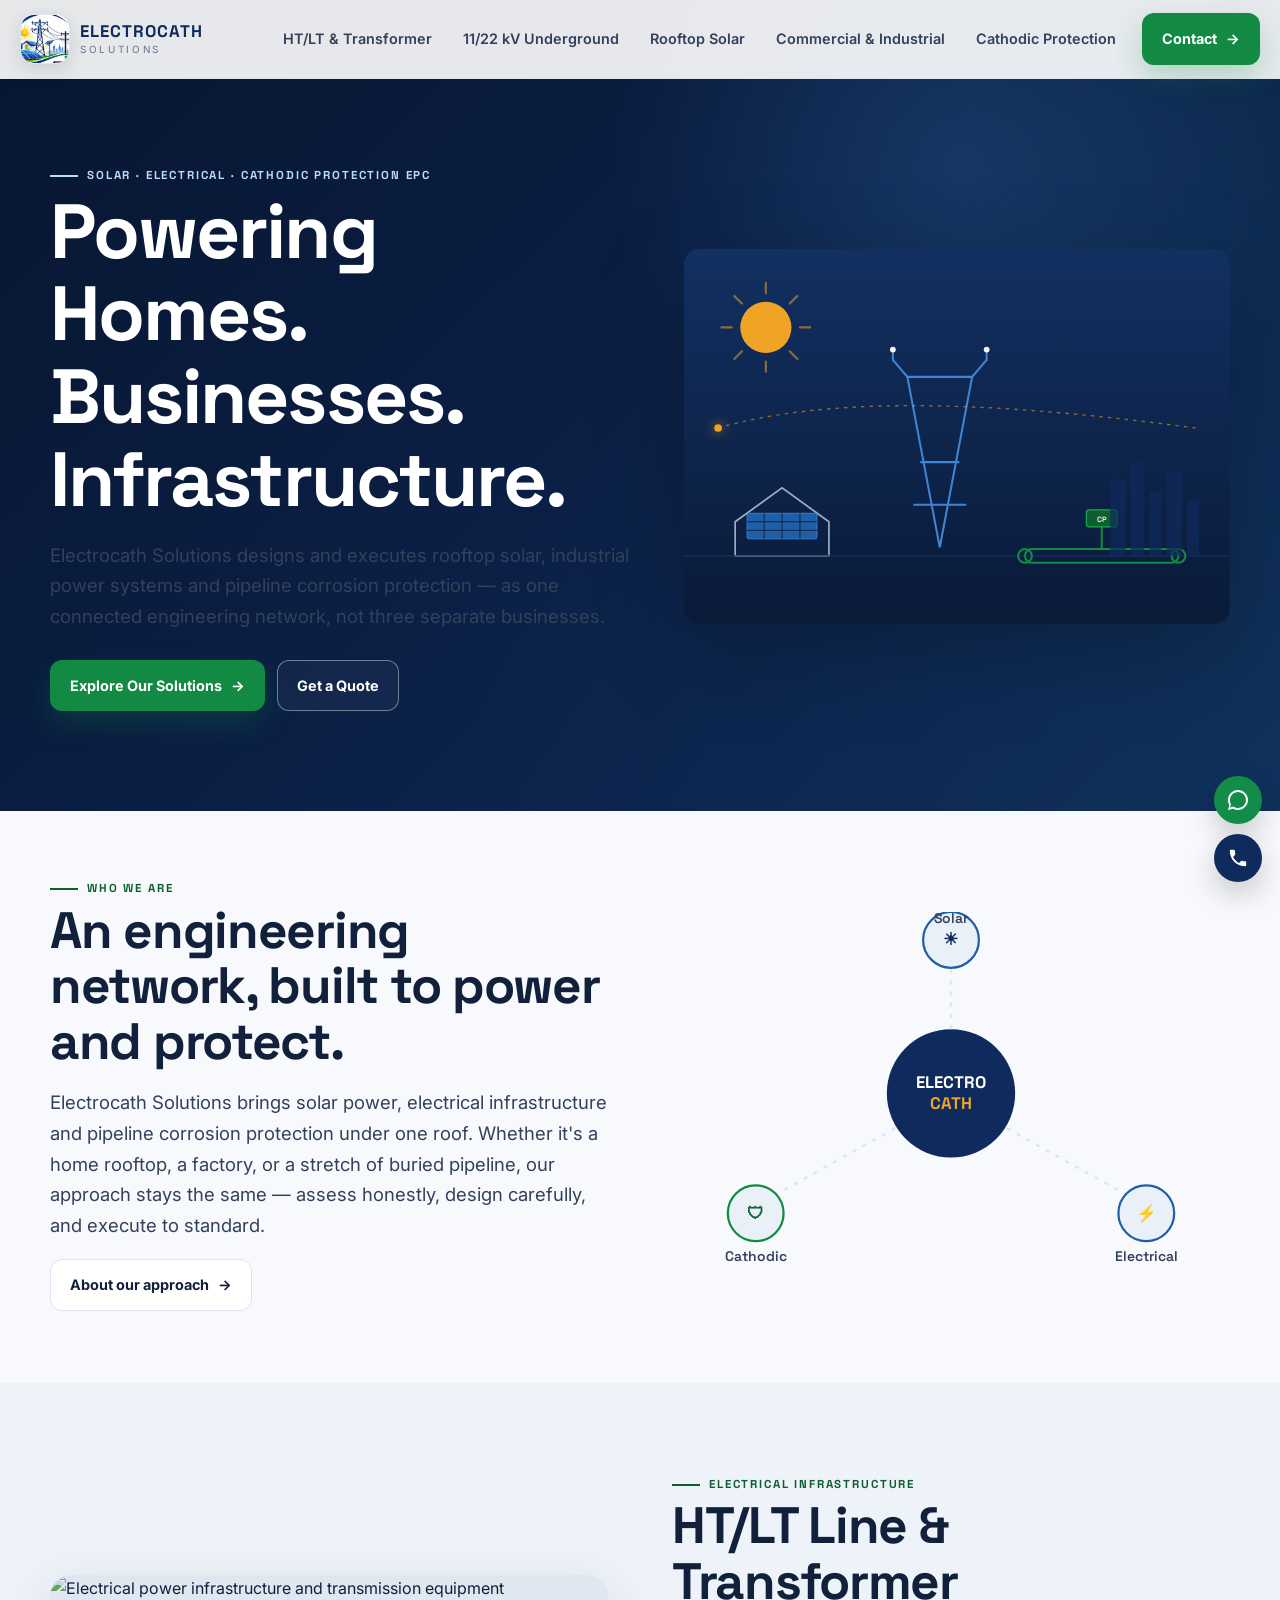
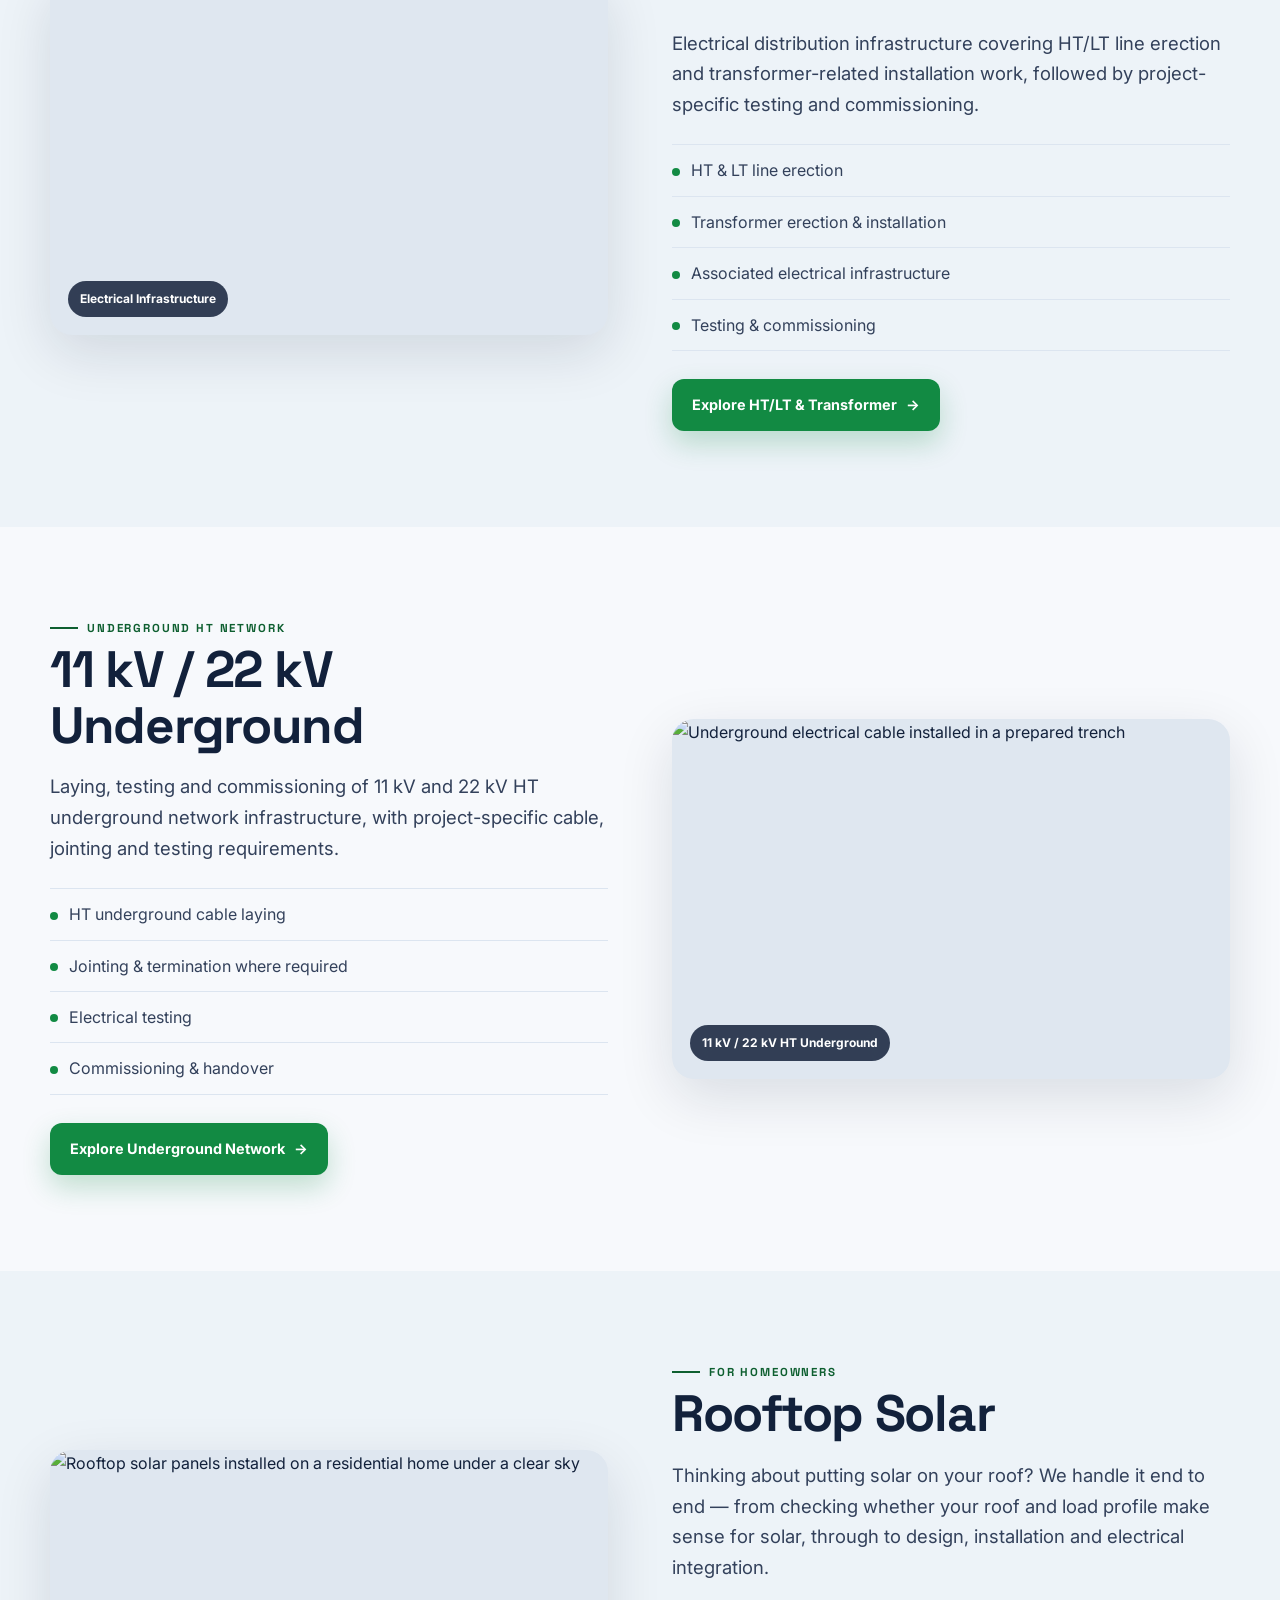
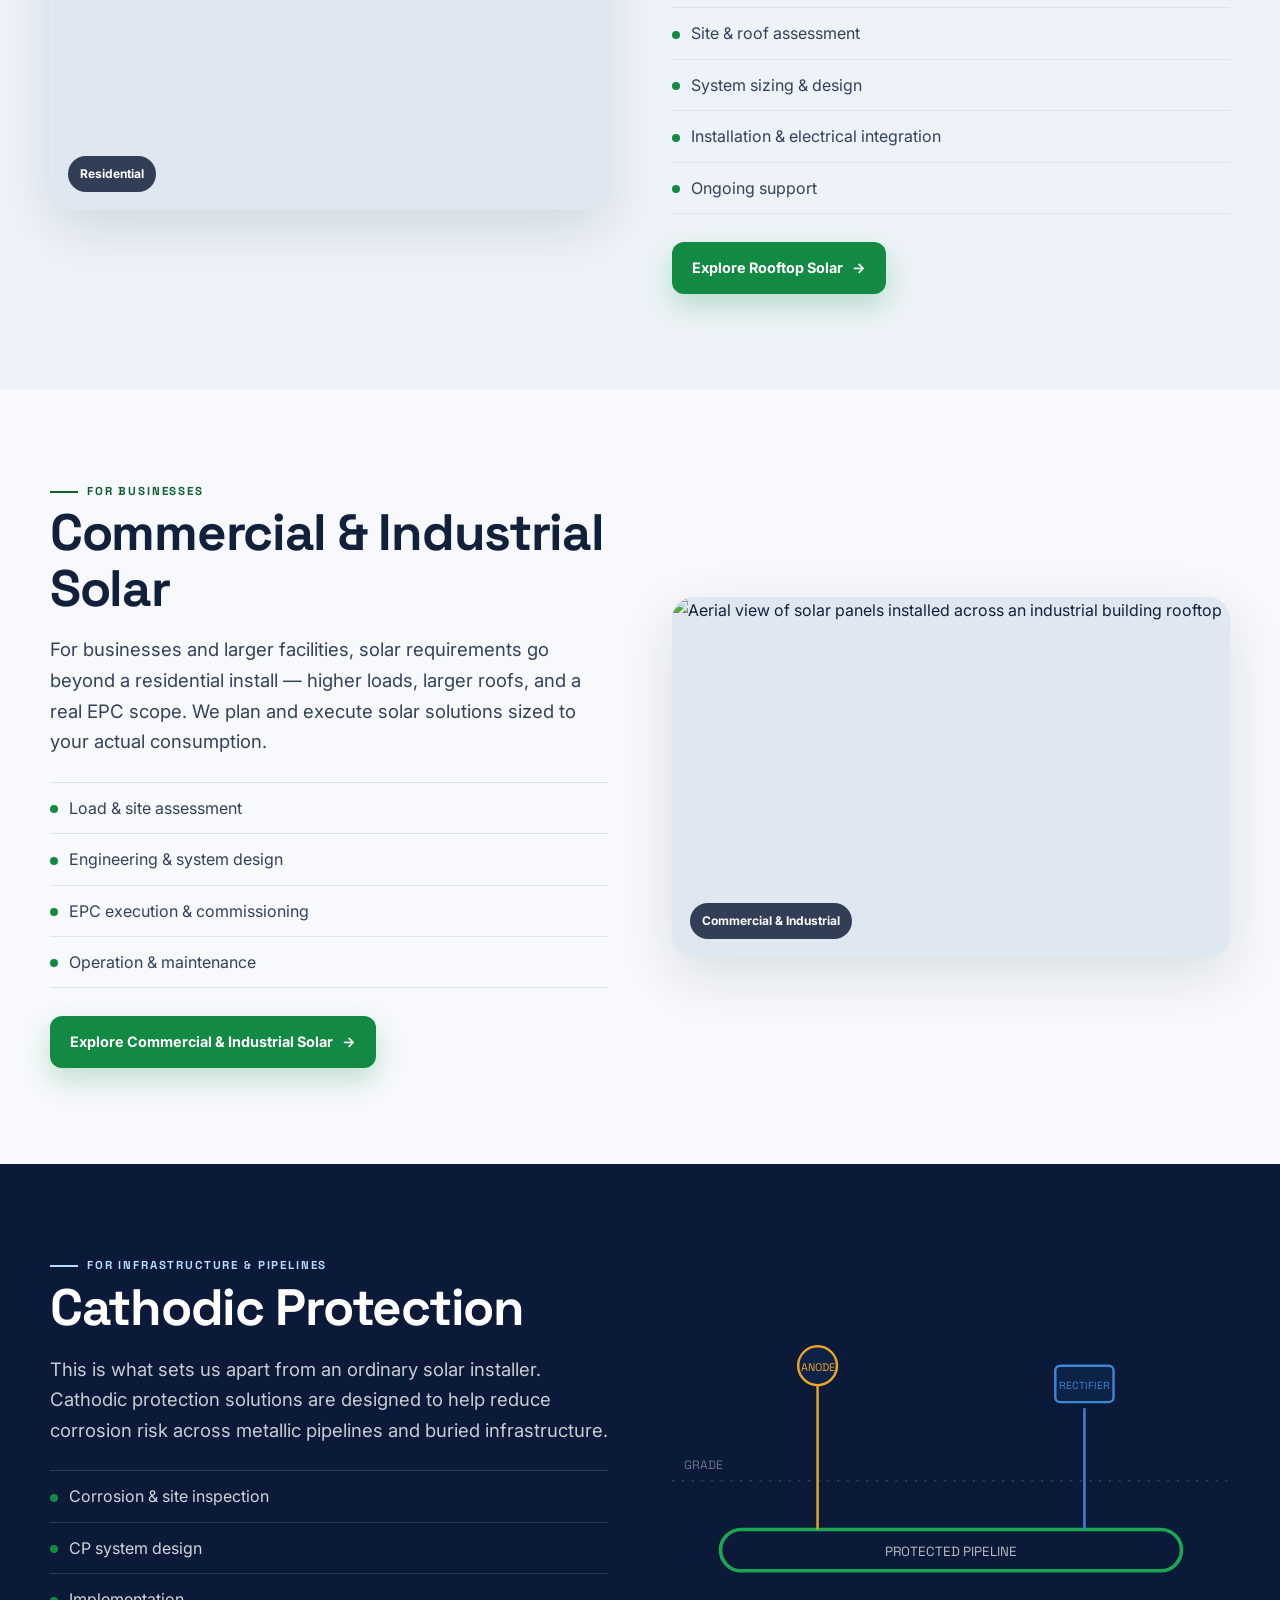
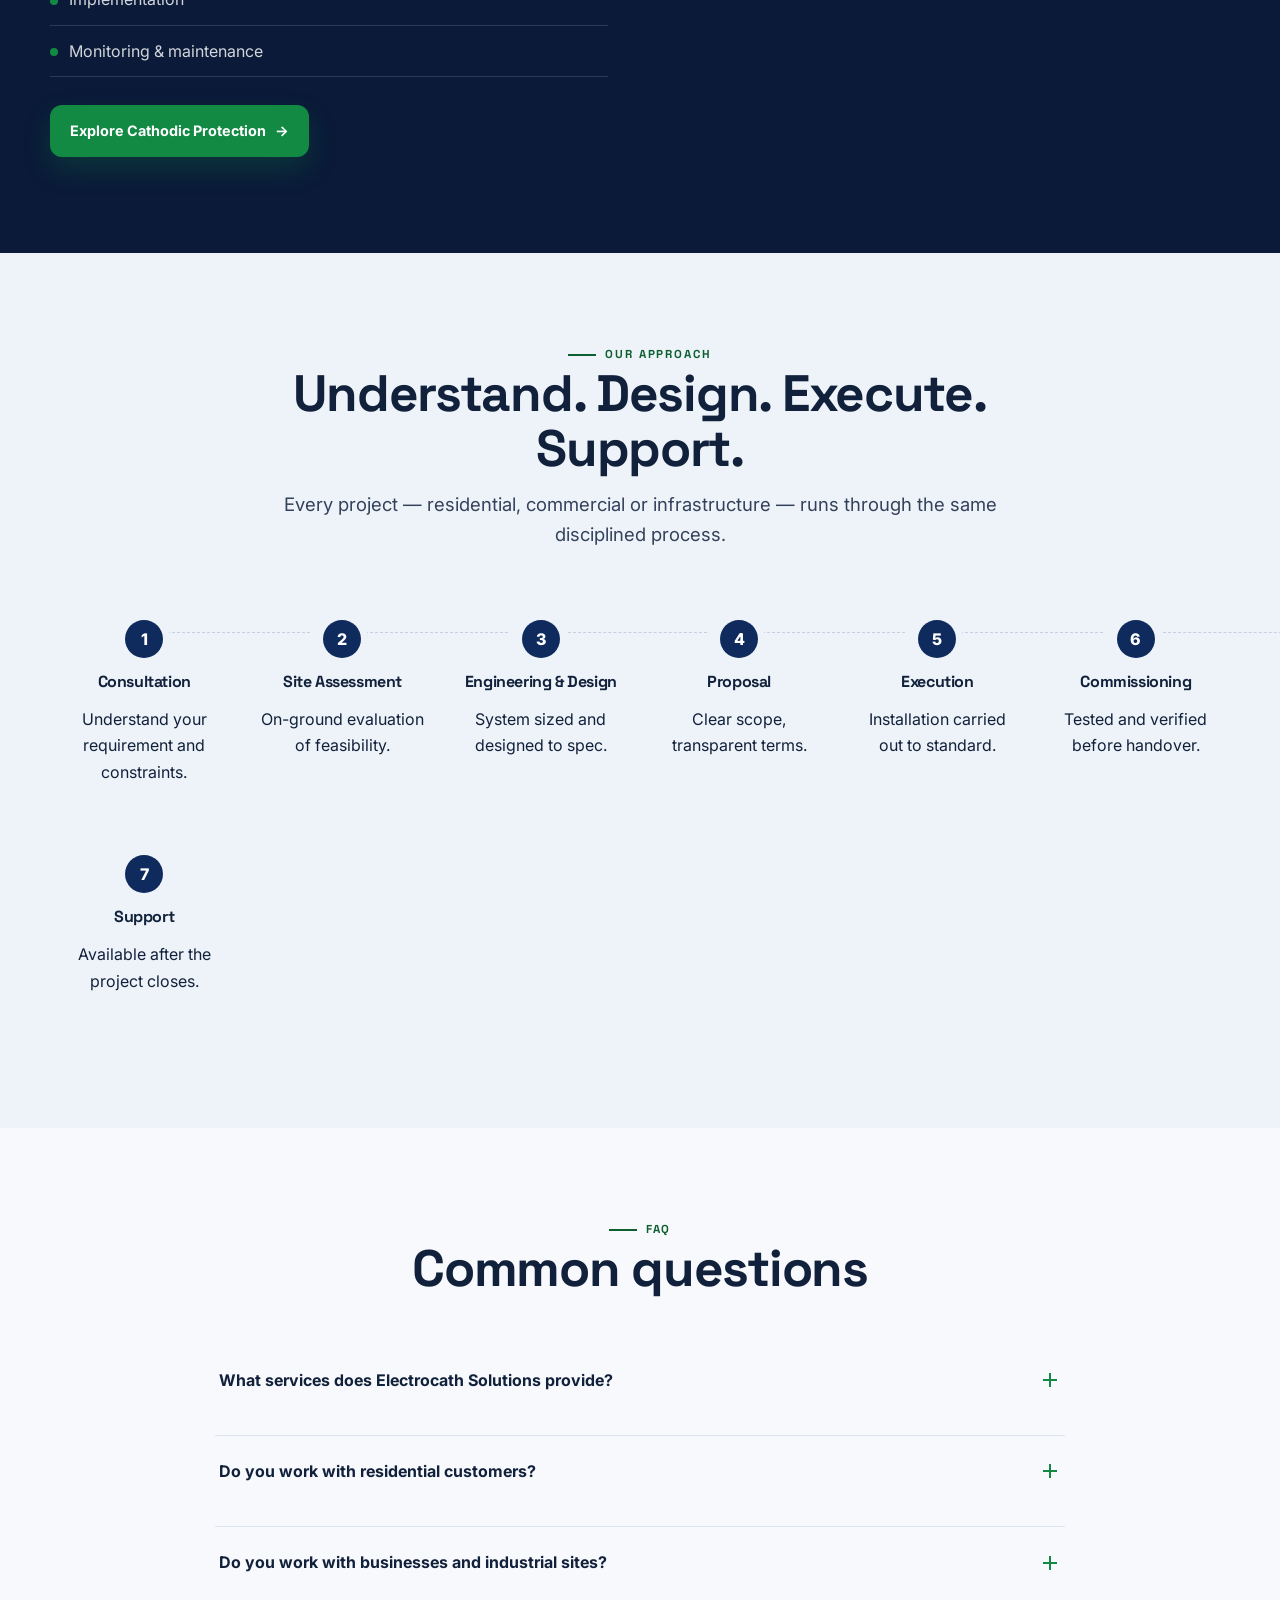
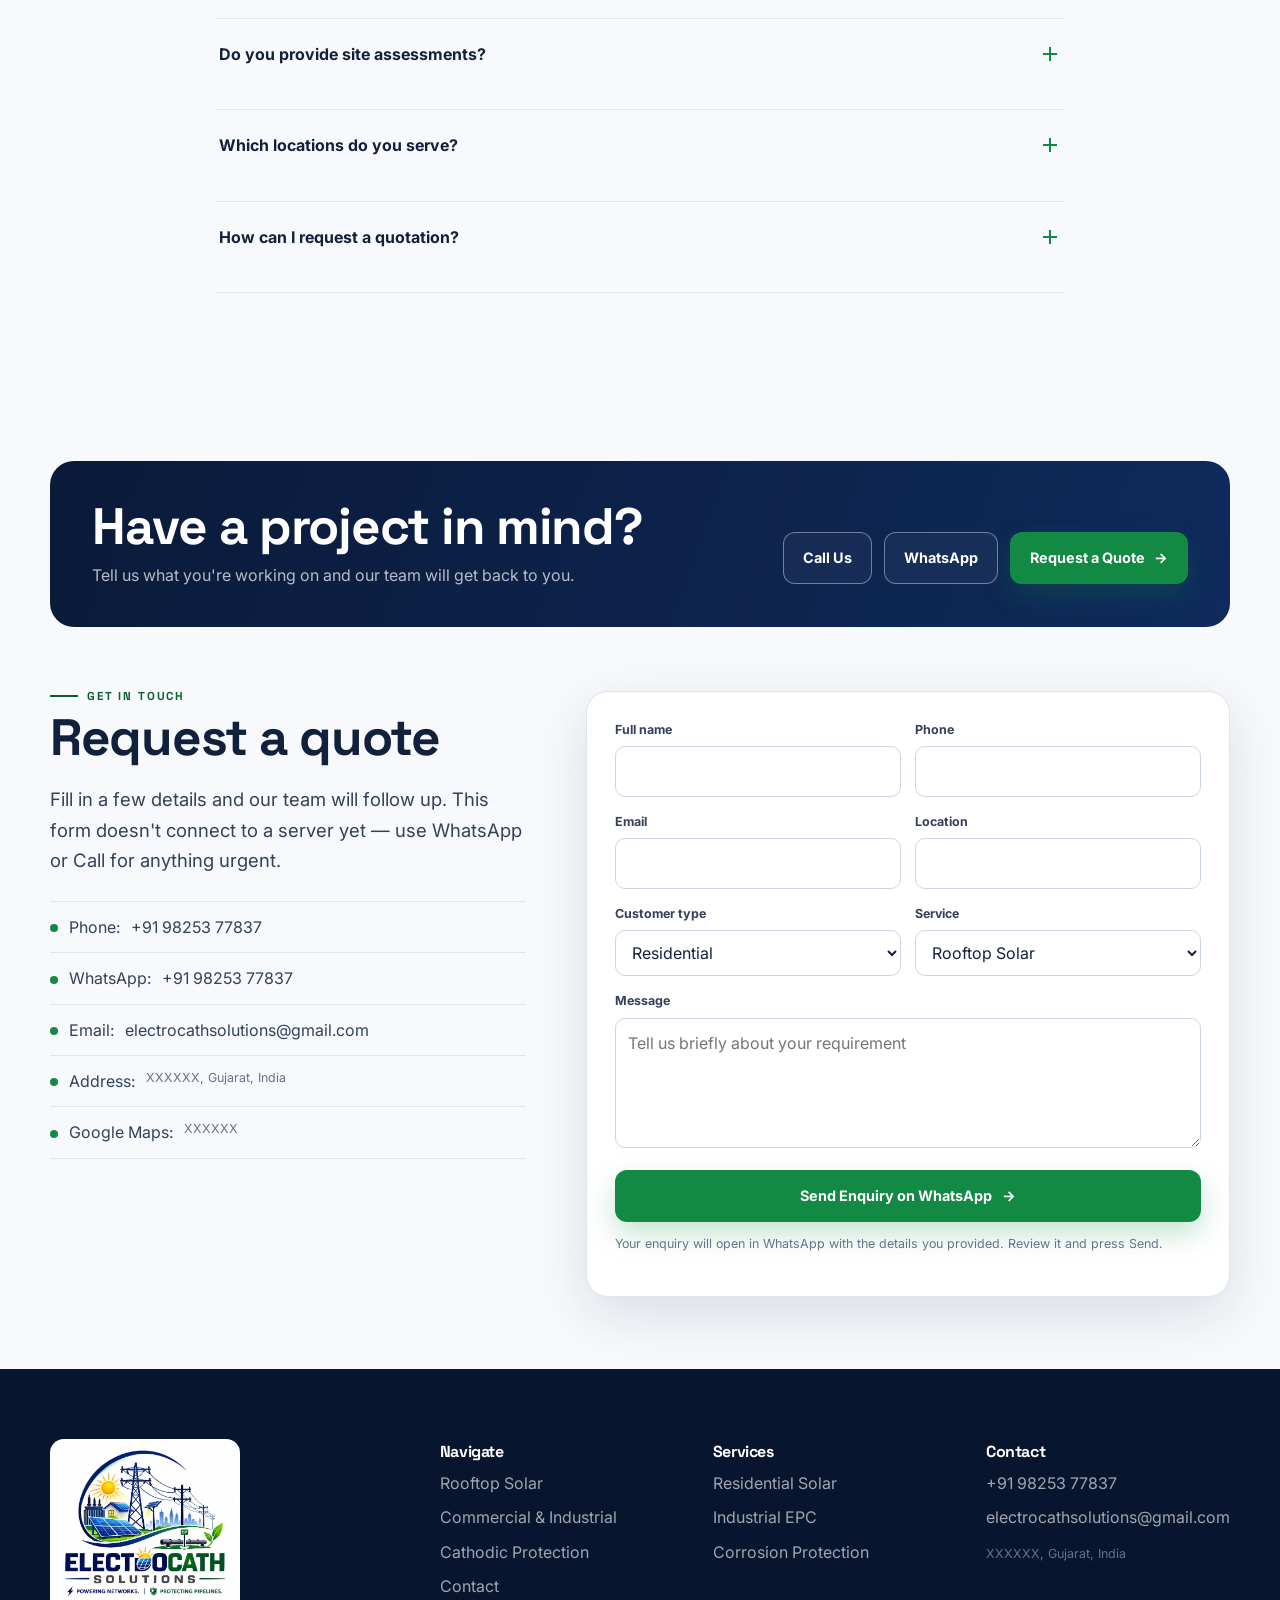
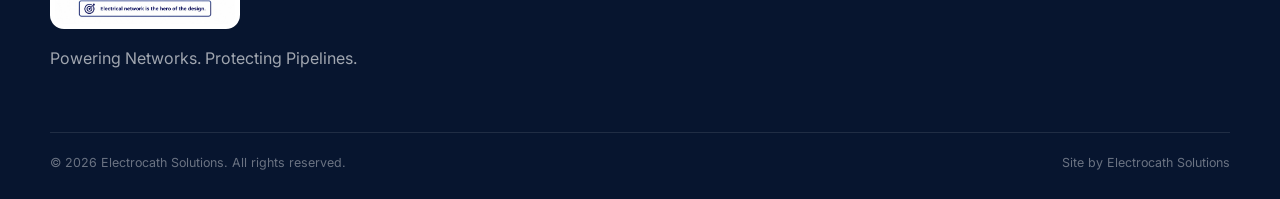
==== commit 36e3a294: "Add files via upload" ====
--- a/index.html
+++ b/index.html
@@ -1,440 +1,1145 @@
 <!DOCTYPE html>
 <html lang="en">
+
 <head>
-<meta charset="UTF-8">
-<meta name="viewport" content="width=device-width, initial-scale=1.0">
-<title>Electrocath Solutions | Rooftop Solar, Industrial EPC &amp; Cathodic Protection</title>
-<meta name="description" content="Electrocath Solutions is an engineering &amp; EPC company delivering rooftop solar, commercial &amp; industrial solar, and pipeline cathodic protection under one connected network.">
-<link rel="canonical" href="https://www.electrocathsolutions.com/">
+  <meta charset="utf-8" />
+  <meta content="width=device-width, initial-scale=1.0" name="viewport" />
+  <title>
+    Electrocath Solutions | Rooftop Solar, Industrial EPC &amp; Cathodic Protection
+  </title>
+  <meta
+    content="Electrocath Solutions is an engineering &amp; EPC company delivering rooftop solar, commercial &amp; industrial solar, and pipeline cathodic protection under one connected network."
+    name="description" />
+  <link href="https://www.electrocathsolutions.com/" rel="canonical" />
+  <meta content="website" property="og:type" />
+  <meta content="Electrocath Solutions | Powering Networks. Protecting Pipelines." property="og:title" />
+  <meta
+    content="Rooftop solar, commercial &amp; industrial solar and pipeline cathodic protection &mdash; engineered as one connected network."
+    property="og:description" />
+  <meta content="images/electrocath-logo.jpeg" property="og:image" />
+  <meta content="https://www.electrocathsolutions.com/" property="og:url" />
+  <meta content="summary_large_image" name="twitter:card" />
+  <link href="https://fonts.googleapis.com" rel="preconnect" />
+  <link crossorigin="" href="https://fonts.gstatic.com" rel="preconnect" />
+  <link
+    href="https://fonts.googleapis.com/css2?family=Space+Grotesk:wght@500;600;700&amp;family=Inter:wght@400;500;600&amp;display=swap"
+    rel="stylesheet" />
+  <link href="css/style.css" rel="stylesheet" />
+  <meta name="theme-color" content="#07152f">
+  <script type="application/ld+json">
+{
+  "@context": "https://schema.org",
+  "@type": "LocalBusiness",
+  "@id": "https://www.electrocathsolutions.com/#organization",
+  "name": "Electrocath Solutions",
+  "url": "https://www.electrocathsolutions.com/",
+  "logo": "https://www.electrocathsolutions.com/images/electrocath-logo.jpeg",
+  "email": "electrocathsolutions@gmail.com",
+  "telephone": "+91 98253 77837",
+  "address": {
+    "@type": "PostalAddress",
+    "streetAddress": "XXXXXX",
+    "addressLocality": "XXXXXX",
+    "addressRegion": "Gujarat",
+    "postalCode": "XXXXXX",
+    "addressCountry": "IN"
+  },
+  "areaServed": "XXXXXX",
+  "sameAs": [
+    "XXXXXX"
+  ],
+  "description": "Engineering and EPC services spanning electrical infrastructure, rooftop solar, commercial and industrial solar, and cathodic protection."
+}
+</script>
+  <!-- BUSINESS LOCATION PLACEHOLDERS: Replace XXXXXX above with the final street address, city, PIN code and service area.
+     When the exact Google Maps coordinates are known, add this to the LocalBusiness JSON-LD:
+     "geo": { "@type": "GeoCoordinates", "latitude": 00.00000, "longitude": 00.00000 }
+     Also replace the XXXXXX entry in sameAs with the final Google Maps / Business Profile URL if available. -->
+  <script type="application/ld+json">
+{
+  "@context": "https://schema.org",
+  "@type": "WebSite",
+  "@id": "https://www.electrocathsolutions.com/#website",
+  "url": "https://www.electrocathsolutions.com/",
+  "name": "Electrocath Solutions",
+  "publisher": {
+    "@id": "https://www.electrocathsolutions.com/#organization"
+  }
+}
+</script>
+</head>
 
-<meta property="og:type" content="website">
-<meta property="og:title" content="Electrocath Solutions | Powering Networks. Protecting Pipelines.">
-<meta property="og:description" content="Rooftop solar, commercial &amp; industrial solar and pipeline cathodic protection — engineered as one connected network.">
-<meta property="og:image" content="images/logo/electrocath-logo.jpeg">
-<meta property="og:url" content="https://www.electrocathsolutions.com/">
-<meta name="twitter:card" content="summary_large_image">
-
-<link rel="preconnect" href="https://fonts.googleapis.com">
-<link rel="preconnect" href="https://fonts.gstatic.com" crossorigin>
-<link href="https://fonts.googleapis.com/css2?family=Space+Grotesk:wght@500;600;700&family=Inter:wght@400;500;600&display=swap" rel="stylesheet">
-
-<link rel="stylesheet" href="css/style.css">
-<link rel="stylesheet" href="css/animations.css">
-</head>
 <body>
-
-<!-- ============ NAVIGATION ============ -->
-<header class="site-nav">
-  <div class="nav-inner">
-    <a href="index.html" class="brand" aria-label="Electrocath Solutions home">
-      <span class="brand-mark"><img src="images/logo/electrocath-mark.jpeg" alt=""></span>
-      <span class="brand-copy"><strong>ELECTROCATH</strong><span>SOLUTIONS</span></span>
-    </a>
-    <nav class="nav-links" aria-label="Primary navigation">
-      <a href="rooftop-solar.html">Rooftop Solar</a>
-      <a href="commercial-industrial-solar.html">Commercial &amp; Industrial</a>
-      <a href="cathodic-protection.html">Cathodic Protection</a>
-      <a href="index.html#contact" class="nav-cta btn btn-primary">Contact <span class="arrow">→</span></a>
-    </nav>
-    <button class="nav-toggle" aria-label="Open menu" aria-expanded="false">
-      <span></span><span></span><span></span>
-    </button>
-  </div>
-  <div class="mobile-panel" id="mobilePanel">
-    <a href="rooftop-solar.html">Rooftop Solar</a>
-    <a href="commercial-industrial-solar.html">Commercial &amp; Industrial Solar</a>
-    <a href="cathodic-protection.html">Cathodic Protection</a>
-    <a href="index.html#contact" class="btn btn-primary btn-block">Contact Us</a>
-  </div>
-</header>
-
-<!-- ============ HERO ============ -->
-<section class="hero">
-  <div class="container hero-grid">
-    <div>
-      <div class="eyebrow on-dark hero-seq d1">Solar &middot; Electrical &middot; Cathodic Protection EPC</div>
-      <h1 class="hero-seq d2">Powering Homes.<br>Businesses. Infrastructure.</h1>
-      <p class="lede hero-seq d3">Electrocath Solutions designs and executes rooftop solar, industrial power systems and pipeline corrosion protection &mdash; as one connected engineering network, not three separate businesses.</p>
-      <div class="hero-actions hero-seq d4">
-        <a href="#services" class="btn btn-primary">Explore Our Solutions <span class="arrow">→</span></a>
-        <a href="index.html#contact" class="btn btn-outline on-dark">Get a Quote</a>
-      </div>
-    </div>
-
-    <div class="hero-art hero-seq d5" aria-hidden="true">
-      <svg viewBox="0 0 640 440" width="100%" height="auto" role="img" aria-label="Illustration of a transmission tower, rooftop solar and a protected pipeline connected by a power network line">
-        <defs>
-          <linearGradient id="skyFade" x1="0" y1="0" x2="0" y2="1">
-            <stop offset="0" stop-color="#123061"/>
-            <stop offset="1" stop-color="#0A1A38"/>
-          </linearGradient>
-        </defs>
-        <rect x="0" y="0" width="640" height="440" fill="url(#skyFade)" rx="18"/>
-
-        <!-- sun -->
-        <g class="rays-rotate" transform="translate(96,92)">
-          <g stroke="#F0A426" stroke-width="2.5" stroke-linecap="round" opacity=".55">
-            <line x1="0" y1="-52" x2="0" y2="-40"/>
-            <line x1="0" y1="52" x2="0" y2="40"/>
-            <line x1="-52" y1="0" x2="-40" y2="0"/>
-            <line x1="52" y1="0" x2="40" y2="0"/>
-            <line x1="-37" y1="-37" x2="-28" y2="-28"/>
-            <line x1="37" y1="37" x2="28" y2="28"/>
-            <line x1="-37" y1="37" x2="-28" y2="28"/>
-            <line x1="37" y1="-37" x2="28" y2="-28"/>
+  <!-- ============ NAVIGATION ============ -->
+  <header class="site-nav">
+    <div class="nav-inner">
+      <a aria-label="Electrocath Solutions home" class="brand" href="index.html">
+        <span class="brand-mark">
+          <img alt="" src="images/logo/electrocath-mark.jpeg" />
+        </span>
+        <span class="brand-copy">
+          <strong>
+            ELECTROCATH
+          </strong>
+          <span>
+            SOLUTIONS
+          </span>
+        </span>
+      </a>
+      <nav aria-label="Primary navigation" class="nav-links">
+        <a href="ht-lt-transformer.html">
+          HT/LT &amp; Transformer
+        </a>
+        <a href="underground-ht-network.html">
+          11/22 kV Underground
+        </a>
+        <a href="rooftop-solar.html">
+          Rooftop Solar
+        </a>
+        <a href="commercial-industrial-solar.html">
+          Commercial &amp; Industrial
+        </a>
+        <a href="cathodic-protection.html">
+          Cathodic Protection
+        </a>
+        <a class="nav-cta btn btn-primary" href="index.html#contact">
+          Contact
+          <span class="arrow">
+            &rarr;
+          </span>
+        </a>
+      </nav>
+      <button aria-expanded="false" aria-label="Open menu" class="nav-toggle">
+        <span>
+        </span>
+        <span>
+        </span>
+        <span>
+        </span>
+      </button>
+    </div>
+    <div class="mobile-panel" id="mobilePanel">
+      <a href="ht-lt-transformer.html">
+        HT/LT &amp; Transformer
+      </a>
+      <a href="underground-ht-network.html">
+        11/22 kV Underground
+      </a>
+      <a href="rooftop-solar.html">
+        Rooftop Solar
+      </a>
+      <a href="commercial-industrial-solar.html">
+        Commercial &amp; Industrial Solar
+      </a>
+      <a href="cathodic-protection.html">
+        Cathodic Protection
+      </a>
+      <a class="btn btn-primary btn-block" href="index.html#contact">
+        Contact Us
+      </a>
+    </div>
+  </header>
+  <!-- ============ HERO ============ -->
+  <section class="hero">
+    <div class="container hero-grid">
+      <div>
+        <div class="eyebrow on-dark hero-seq d1">
+          Solar &middot; Electrical &middot; Cathodic Protection EPC
+        </div>
+        <h1 class="hero-seq d2">
+          Powering Homes.
+          <br />
+          Businesses. Infrastructure.
+        </h1>
+        <p class="lede hero-seq d3">
+          Electrocath Solutions designs and executes rooftop solar, industrial power systems and pipeline corrosion
+          protection &mdash; as one connected engineering network, not three separate businesses.
+        </p>
+        <div class="hero-actions hero-seq d4">
+          <a class="btn btn-primary" href="#services">
+            Explore Our Solutions
+            <span class="arrow">
+              &rarr;
+            </span>
+          </a>
+          <a class="btn btn-outline on-dark" href="index.html#contact">
+            Get a Quote
+          </a>
+        </div>
+      </div>
+      <div aria-hidden="true" class="hero-art hero-seq d5">
+        <svg
+          aria-label="Illustration of a transmission tower, rooftop solar and a protected pipeline connected by a power network line"
+          height="auto" role="img" viewbox="0 0 640 440" width="100%">
+          <defs>
+            <lineargradient id="skyFade" x1="0" x2="0" y1="0" y2="1">
+              <stop offset="0" stop-color="#123061">
+              </stop>
+              <stop offset="1" stop-color="#0A1A38">
+              </stop>
+            </lineargradient>
+          </defs>
+          <rect fill="url(#skyFade)" height="440" rx="18" width="640" x="0" y="0">
+          </rect>
+          <!-- sun -->
+          <g class="sun-rays" transform="translate(96,92)">
+            <g opacity=".55" stroke="#F0A426" stroke-linecap="round" stroke-width="2.5">
+              <line x1="0" x2="0" y1="-52" y2="-40">
+              </line>
+              <line x1="0" x2="0" y1="52" y2="40">
+              </line>
+              <line x1="-52" x2="-40" y1="0" y2="0">
+              </line>
+              <line x1="52" x2="40" y1="0" y2="0">
+              </line>
+              <line x1="-37" x2="-28" y1="-37" y2="-28">
+              </line>
+              <line x1="37" x2="28" y1="37" y2="28">
+              </line>
+              <line x1="-37" x2="-28" y1="37" y2="28">
+              </line>
+              <line x1="37" x2="28" y1="-37" y2="-28">
+              </line>
+            </g>
           </g>
-        </g>
-        <circle cx="96" cy="92" r="30" fill="#F0A426"/>
-
-        <!-- transmission tower -->
-        <g stroke="#3E86D6" stroke-width="2.4" fill="none" stroke-linecap="round">
-          <path d="M300 350 L262 150 L338 150 Z"/>
-          <path d="M278 250 L322 250"/>
-          <path d="M270 300 L330 300"/>
-          <path d="M262 150 L245 130 M338 150 L355 130"/>
-          <path d="M245 130 L245 118 M355 130 L355 118"/>
-        </g>
-        <circle cx="245" cy="118" r="3.4" fill="#F5F8FB"/>
-        <circle cx="355" cy="118" r="3.4" fill="#F5F8FB"/>
-
-        <!-- network spine line + travelling pulse -->
-        <path class="network-line-draw" d="M40 210 C 160 175, 340 175, 600 210" stroke="#F0A426" stroke-width="1.6" fill="none" opacity=".55" stroke-dasharray="4 6"/>
-        <g style="--travel-x:520px;">
-          <circle class="network-pulse" cx="40" cy="210" r="4.5"/>
-        </g>
-
-        <!-- house with rooftop solar -->
-        <g transform="translate(60,300)">
-          <path d="M0 60 L0 20 L55 -20 L110 20 L110 60 Z" fill="none" stroke="#9AABC4" stroke-width="2"/>
-          <g transform="translate(14,10) rotate(-8)">
-            <rect x="0" y="0" width="82" height="30" rx="2" fill="#1E5FA8" stroke="#3E86D6" stroke-width="1"/>
-            <line x1="0" y1="10" x2="82" y2="10" stroke="#0A1A38" stroke-width="1"/>
-            <line x1="0" y1="20" x2="82" y2="20" stroke="#0A1A38" stroke-width="1"/>
-            <line x1="20" y1="0" x2="20" y2="30" stroke="#0A1A38" stroke-width="1"/>
-            <line x1="41" y1="0" x2="41" y2="30" stroke="#0A1A38" stroke-width="1"/>
-            <line x1="62" y1="0" x2="62" y2="30" stroke="#0A1A38" stroke-width="1"/>
+          <circle cx="96" cy="92" fill="#F0A426" r="30">
+          </circle>
+          <!-- transmission tower -->
+          <g fill="none" stroke="#3E86D6" stroke-linecap="round" stroke-width="2.4">
+            <path d="M300 350 L262 150 L338 150 Z">
+            </path>
+            <path d="M278 250 L322 250">
+            </path>
+            <path d="M270 300 L330 300">
+            </path>
+            <path d="M262 150 L245 130 M338 150 L355 130">
+            </path>
+            <path d="M245 130 L245 118 M355 130 L355 118">
+            </path>
           </g>
-        </g>
-
-        <!-- ground -->
-        <line x1="0" y1="360" x2="640" y2="360" stroke="#16305E" stroke-width="1.5"/>
-
-        <!-- pipeline with CP station -->
-        <g transform="translate(430,352)">
-          <rect x="-30" y="0" width="180" height="16" rx="8" fill="none" stroke="#128A43" stroke-width="2.4"/>
-          <circle cx="-30" cy="8" r="8" fill="none" stroke="#128A43" stroke-width="2.4"/>
-          <circle cx="150" cy="8" r="8" fill="none" stroke="#128A43" stroke-width="2.4"/>
-          <line x1="60" y1="0" x2="60" y2="-26" stroke="#128A43" stroke-width="2.4"/>
-          <rect x="42" y="-46" width="36" height="20" rx="3" fill="#0E5F30" stroke="#1CA653" stroke-width="1.4"/>
-          <text x="60" y="-32" text-anchor="middle" font-family="Space Grotesk, sans-serif" font-size="9" fill="#F5F8FB" font-weight="600">CP</text>
-        </g>
-
-        <!-- distant skyline -->
-        <g fill="#0F2A5C" opacity=".7">
-          <rect x="500" y="270" width="18" height="90"/>
-          <rect x="524" y="250" width="16" height="110"/>
-          <rect x="546" y="285" width="14" height="75"/>
-          <rect x="566" y="260" width="18" height="100"/>
-          <rect x="590" y="295" width="14" height="65"/>
-        </g>
-      </svg>
-    </div>
-  </div>
-</section>
-
-<!-- ============ COMPANY INTRO ============ -->
-<section class="section-tight">
-  <div class="container">
-    <div class="split">
-      <div data-reveal="left">
-        <div class="eyebrow">Who We Are</div>
-        <h2>An engineering network, built to power and protect.</h2>
-        <p class="lede">Electrocath Solutions brings solar power, electrical infrastructure and pipeline corrosion protection under one roof. Whether it's a home rooftop, a factory, or a stretch of buried pipeline, our approach stays the same &mdash; assess honestly, design carefully, and execute to standard.</p>
-        <a href="rooftop-solar.html" class="btn btn-ghost">About our approach <span class="arrow">→</span></a>
-      </div>
-      <div class="hero-art" data-reveal="right" aria-hidden="true">
-        <svg viewBox="0 0 400 260" width="100%" role="img" aria-label="Diagram connecting solar, electrical and cathodic protection disciplines">
-          <circle cx="200" cy="130" r="46" fill="#0F2A5C"/>
-          <text x="200" y="126" text-anchor="middle" font-family="Space Grotesk" font-size="12" font-weight="700" fill="#fff">ELECTRO</text>
-          <text x="200" y="141" text-anchor="middle" font-family="Space Grotesk" font-size="12" font-weight="700" fill="#F0A426">CATH</text>
-          <g stroke="#DCE5F0" stroke-width="1.6" stroke-dasharray="3 5">
-            <line x1="200" y1="84" x2="200" y2="30"/>
-            <line x1="240" y1="155" x2="330" y2="205"/>
-            <line x1="160" y1="155" x2="70" y2="205"/>
+          <circle cx="245" cy="118" fill="#F5F8FB" r="3.4">
+          </circle>
+          <circle cx="355" cy="118" fill="#F5F8FB" r="3.4">
+          </circle>
+          <!-- network spine line + travelling pulse -->
+          <path class="network-line-draw" d="M40 210 C 160 175, 340 175, 600 210" fill="none" opacity=".55"
+            stroke="#F0A426" stroke-dasharray="4 6" stroke-width="1.6">
+          </path>
+          <g style="--travel-x:520px;">
+            <circle class="network-pulse" cx="40" cy="210" r="4.5">
+            </circle>
           </g>
-          <g font-family="Space Grotesk" font-size="12" font-weight="600">
-            <circle cx="200" cy="20" r="20" fill="#EAF0F7" stroke="#1E5FA8" stroke-width="1.6"/>
-            <text x="200" y="24" text-anchor="middle" fill="#0F2A5C">☀</text>
-            <text x="200" y="8" text-anchor="middle" fill="#33415B" font-size="10">Solar</text>
-
-            <circle cx="340" cy="216" r="20" fill="#EAF0F7" stroke="#1E5FA8" stroke-width="1.6"/>
-            <text x="340" y="220" text-anchor="middle" fill="#0F2A5C">⚡</text>
-            <text x="340" y="250" text-anchor="middle" fill="#33415B" font-size="10">Electrical</text>
-
-            <circle cx="60" cy="216" r="20" fill="#EAF0F7" stroke="#128A43" stroke-width="1.6"/>
-            <text x="60" y="220" text-anchor="middle" fill="#0E5F30">🛡</text>
-            <text x="60" y="250" text-anchor="middle" fill="#33415B" font-size="10">Cathodic</text>
+          <!-- house with rooftop solar -->
+          <g transform="translate(60,300)">
+            <path d="M0 60 L0 20 L55 -20 L110 20 L110 60 Z" fill="none" stroke="#9AABC4" stroke-width="2">
+            </path>
+            <g transform="translate(14,10)">
+              <rect fill="#1E5FA8" height="30" rx="2" stroke="#3E86D6" stroke-width="1" width="82" x="0" y="0">
+              </rect>
+              <line stroke="#0A1A38" stroke-width="1" x1="0" x2="82" y1="10" y2="10">
+              </line>
+              <line stroke="#0A1A38" stroke-width="1" x1="0" x2="82" y1="20" y2="20">
+              </line>
+              <line stroke="#0A1A38" stroke-width="1" x1="20" x2="20" y1="0" y2="30">
+              </line>
+              <line stroke="#0A1A38" stroke-width="1" x1="41" x2="41" y1="0" y2="30">
+              </line>
+              <line stroke="#0A1A38" stroke-width="1" x1="62" x2="62" y1="0" y2="30">
+              </line>
+            </g>
+          </g>
+          <!-- ground -->
+          <line stroke="#16305E" stroke-width="1.5" x1="0" x2="640" y1="360" y2="360">
+          </line>
+          <!-- pipeline with CP station -->
+          <g transform="translate(430,352)">
+            <rect fill="none" height="16" rx="8" stroke="#128A43" stroke-width="2.4" width="180" x="-30" y="0">
+            </rect>
+            <circle cx="-30" cy="8" fill="none" r="8" stroke="#128A43" stroke-width="2.4">
+            </circle>
+            <circle cx="150" cy="8" fill="none" r="8" stroke="#128A43" stroke-width="2.4">
+            </circle>
+            <line stroke="#128A43" stroke-width="2.4" x1="60" x2="60" y1="0" y2="-26">
+            </line>
+            <rect fill="#0E5F30" height="20" rx="3" stroke="#1CA653" stroke-width="1.4" width="36" x="42" y="-46">
+            </rect>
+            <text fill="#F5F8FB" font-family="Space Grotesk, sans-serif" font-size="9" font-weight="600"
+              text-anchor="middle" x="60" y="-32">
+              CP
+            </text>
+          </g>
+          <!-- distant skyline -->
+          <g fill="#0F2A5C" opacity=".7">
+            <rect height="90" width="18" x="500" y="270">
+            </rect>
+            <rect height="110" width="16" x="524" y="250">
+            </rect>
+            <rect height="75" width="14" x="546" y="285">
+            </rect>
+            <rect height="100" width="18" x="566" y="260">
+            </rect>
+            <rect height="65" width="14" x="590" y="295">
+            </rect>
           </g>
         </svg>
       </div>
     </div>
+  </section>
+  <!-- ============ COMPANY INTRO ============ -->
+  <section class="section-tight">
+    <div class="container">
+      <div class="split">
+        <div data-reveal="left">
+          <div class="eyebrow">
+            Who We Are
+          </div>
+          <h2>
+            An engineering network, built to power and protect.
+          </h2>
+          <p class="lede">
+            Electrocath Solutions brings solar power, electrical infrastructure and pipeline corrosion protection under
+            one roof. Whether it's a home rooftop, a factory, or a stretch of buried pipeline, our approach stays the
+            same &mdash; assess honestly, design carefully, and execute to standard.
+          </p>
+          <a class="btn btn-ghost" href="rooftop-solar.html">
+            About our approach
+            <span class="arrow">
+              &rarr;
+            </span>
+          </a>
+        </div>
+        <div aria-hidden="true" class="hero-art" data-reveal="right">
+          <svg aria-label="Diagram connecting solar, electrical and cathodic protection disciplines" role="img"
+            viewbox="0 0 400 260" width="100%">
+            <circle cx="200" cy="130" fill="#0F2A5C" r="46">
+            </circle>
+            <text fill="#fff" font-family="Space Grotesk" font-size="12" font-weight="700" text-anchor="middle" x="200"
+              y="126">
+              ELECTRO
+            </text>
+            <text fill="#F0A426" font-family="Space Grotesk" font-size="12" font-weight="700" text-anchor="middle"
+              x="200" y="141">
+              CATH
+            </text>
+            <g stroke="#DCE5F0" stroke-dasharray="3 5" stroke-width="1.6">
+              <line x1="200" x2="200" y1="84" y2="30">
+              </line>
+              <line x1="240" x2="330" y1="155" y2="205">
+              </line>
+              <line x1="160" x2="70" y1="155" y2="205">
+              </line>
+            </g>
+            <g font-family="Space Grotesk" font-size="12" font-weight="600">
+              <circle cx="200" cy="20" fill="#EAF0F7" r="20" stroke="#1E5FA8" stroke-width="1.6">
+              </circle>
+              <text fill="#0F2A5C" text-anchor="middle" x="200" y="24">
+                ☀
+              </text>
+              <text fill="#33415B" font-size="10" text-anchor="middle" x="200" y="8">
+                Solar
+              </text>
+              <circle cx="340" cy="216" fill="#EAF0F7" r="20" stroke="#1E5FA8" stroke-width="1.6">
+              </circle>
+              <text fill="#0F2A5C" text-anchor="middle" x="340" y="220">
+                ⚡
+              </text>
+              <text fill="#33415B" font-size="10" text-anchor="middle" x="340" y="250">
+                Electrical
+              </text>
+              <circle cx="60" cy="216" fill="#EAF0F7" r="20" stroke="#128A43" stroke-width="1.6">
+              </circle>
+              <text fill="#0E5F30" text-anchor="middle" x="60" y="220">
+                🛡
+              </text>
+              <text fill="#33415B" font-size="10" text-anchor="middle" x="60" y="250">
+                Cathodic
+              </text>
+            </g>
+          </svg>
+        </div>
+      </div>
+    </div>
+  </section>
+  <!-- ============ SERVICES ANCHOR ============ -->
+  <div id="services">
   </div>
-</section>
+  <!-- ============ HT/LT LINE & TRANSFORMER ============ -->
+  <section class="section section-panel">
+    <div class="container">
+      <div class="split">
+        <div class="media-frame" data-reveal="left">
+          <img alt="Electrical power infrastructure and transmission equipment" loading="lazy"
+            src="https://images.pexels.com/photos/257700/pexels-photo-257700.jpeg?auto=compress&amp;cs=tinysrgb&amp;w=1600" />
+          <span class="tag">
+            Electrical Infrastructure
+          </span>
+        </div>
+        <div data-reveal="right">
+          <div class="eyebrow">
+            Electrical Infrastructure
+          </div>
+          <h2>
+            HT/LT Line &amp; Transformer
+          </h2>
+          <p class="lede">
+            Electrical distribution infrastructure covering HT/LT line erection and transformer-related installation
+            work, followed by project-specific testing and commissioning.
+          </p>
+          <ul class="feature-points">
+            <li>
+              <span class="dot">
+              </span>
+              HT &amp; LT line erection
+            </li>
+            <li>
+              <span class="dot">
+              </span>
+              Transformer erection &amp; installation
+            </li>
+            <li>
+              <span class="dot">
+              </span>
+              Associated electrical infrastructure
+            </li>
+            <li>
+              <span class="dot">
+              </span>
+              Testing &amp; commissioning
+            </li>
+          </ul>
+          <a class="btn btn-primary" href="ht-lt-transformer.html">
+            Explore HT/LT &amp; Transformer
+            <span class="arrow">
+              &rarr;
+            </span>
+          </a>
+        </div>
+      </div>
+    </div>
+  </section>
+  <!-- ============ 11/22 KV UNDERGROUND ============ -->
+  <section class="section">
+    <div class="container">
+      <div class="split reverse">
+        <div class="media-frame" data-reveal="right">
+          <img alt="Underground electrical cable installed in a prepared trench" loading="lazy"
+            src="https://newsmeter.in/h-upload/2025/11/30/418007-underground-cables-1.jpg" />
+          <span class="tag">
+            11 kV / 22 kV HT Underground
+          </span>
+        </div>
+        <div data-reveal="left">
+          <div class="eyebrow">
+            Underground HT Network
+          </div>
+          <h2>
+            11 kV / 22 kV Underground
+          </h2>
+          <p class="lede">
+            Laying, testing and commissioning of 11 kV and 22 kV HT underground network infrastructure, with
+            project-specific cable, jointing and testing requirements.
+          </p>
+          <ul class="feature-points">
+            <li>
+              <span class="dot">
+              </span>
+              HT underground cable laying
+            </li>
+            <li>
+              <span class="dot">
+              </span>
+              Jointing &amp; termination where required
+            </li>
+            <li>
+              <span class="dot">
+              </span>
+              Electrical testing
+            </li>
+            <li>
+              <span class="dot">
+              </span>
+              Commissioning &amp; handover
+            </li>
+          </ul>
+          <a class="btn btn-primary" href="underground-ht-network.html">
+            Explore Underground Network
+            <span class="arrow">
+              &rarr;
+            </span>
+          </a>
+        </div>
+      </div>
+    </div>
+  </section>
+  <!-- ============ ROOFTOP SOLAR ============ -->
+  <section class="section section-panel">
+    <div class="container">
+      <div class="split">
+        <div class="media-frame" data-reveal="left">
+          <img alt="Rooftop solar panels installed on a residential home under a clear sky" loading="lazy"
+            src="https://images.pexels.com/photos/32992781/pexels-photo-32992781.jpeg?auto=compress&amp;cs=tinysrgb&amp;w=1600" />
+          <span class="tag">
+            Residential
+          </span>
+        </div>
+        <div data-reveal="right">
+          <div class="eyebrow">
+            For Homeowners
+          </div>
+          <h2>
+            Rooftop Solar
+          </h2>
+          <p class="lede">
+            Thinking about putting solar on your roof? We handle it end to end &mdash; from checking whether your roof
+            and load profile make sense for solar, through to design, installation and electrical integration.
+          </p>
+          <ul class="feature-points">
+            <li>
+              <span class="dot">
+              </span>
+              Site &amp; roof assessment
+            </li>
+            <li>
+              <span class="dot">
+              </span>
+              System sizing &amp; design
+            </li>
+            <li>
+              <span class="dot">
+              </span>
+              Installation &amp; electrical integration
+            </li>
+            <li>
+              <span class="dot">
+              </span>
+              Ongoing support
+            </li>
+          </ul>
+          <a class="btn btn-primary" href="rooftop-solar.html">
+            Explore Rooftop Solar
+            <span class="arrow">
+              &rarr;
+            </span>
+          </a>
+        </div>
+      </div>
+    </div>
+  </section>
+  <!-- ============ COMMERCIAL & INDUSTRIAL SOLAR ============ -->
+  <section class="section">
+    <div class="container">
+      <div class="split reverse">
+        <div class="media-frame" data-reveal="right">
+          <img alt="Aerial view of solar panels installed across an industrial building rooftop" loading="lazy"
+            src="https://images.pexels.com/photos/8783541/pexels-photo-8783541.jpeg?auto=compress&amp;cs=tinysrgb&amp;w=1600" />
+          <span class="tag">
+            Commercial &amp; Industrial
+          </span>
+        </div>
+        <div data-reveal="left">
+          <div class="eyebrow">
+            For Businesses
+          </div>
+          <h2>
+            Commercial &amp; Industrial Solar
+          </h2>
+          <p class="lede">
+            For businesses and larger facilities, solar requirements go beyond a residential install &mdash; higher
+            loads, larger roofs, and a real EPC scope. We plan and execute solar solutions sized to your actual
+            consumption.
+          </p>
+          <ul class="feature-points">
+            <li>
+              <span class="dot">
+              </span>
+              Load &amp; site assessment
+            </li>
+            <li>
+              <span class="dot">
+              </span>
+              Engineering &amp; system design
+            </li>
+            <li>
+              <span class="dot">
+              </span>
+              EPC execution &amp; commissioning
+            </li>
+            <li>
+              <span class="dot">
+              </span>
+              Operation &amp; maintenance
+            </li>
+          </ul>
+          <a class="btn btn-primary" href="commercial-industrial-solar.html">
+            Explore Commercial &amp; Industrial Solar
+            <span class="arrow">
+              &rarr;
+            </span>
+          </a>
+        </div>
+      </div>
+    </div>
+  </section>
+  <!-- ============ CATHODIC PROTECTION ============ -->
+  <section class="section section-dark">
+    <div class="container">
+      <div class="split">
+        <div data-reveal="left">
+          <div class="eyebrow on-dark">
+            For Infrastructure &amp; Pipelines
+          </div>
+          <h2>
+            Cathodic Protection
+          </h2>
+          <p class="lede">
+            This is what sets us apart from an ordinary solar installer. Cathodic protection solutions are designed to
+            help reduce corrosion risk across metallic pipelines and buried infrastructure.
+          </p>
+          <ul class="feature-points" style="border-color:rgba(255,255,255,.14)">
+            <li style="border-color:rgba(255,255,255,.14);color:rgba(255,255,255,.82)">
+              <span class="dot">
+              </span>
+              Corrosion &amp; site inspection
+            </li>
+            <li style="border-color:rgba(255,255,255,.14);color:rgba(255,255,255,.82)">
+              <span class="dot">
+              </span>
+              CP system design
+            </li>
+            <li style="border-color:rgba(255,255,255,.14);color:rgba(255,255,255,.82)">
+              <span class="dot">
+              </span>
+              Implementation
+            </li>
+            <li style="border-color:rgba(255,255,255,.14);color:rgba(255,255,255,.82)">
+              <span class="dot">
+              </span>
+              Monitoring &amp; maintenance
+            </li>
+          </ul>
+          <a class="btn btn-primary" href="cathodic-protection.html">
+            Explore Cathodic Protection
+            <span class="arrow">
+              &rarr;
+            </span>
+          </a>
+        </div>
+        <div aria-hidden="true" class="hero-art" data-reveal="right">
+          <svg aria-label="Diagram of a cathodic protection system on a buried pipeline" role="img"
+            viewbox="0 0 460 340" width="100%">
+            <line stroke="rgba(255,255,255,.18)" stroke-dasharray="2 6" x1="0" x2="460" y1="150" y2="150">
+            </line>
+            <text fill="rgba(255,255,255,.4)" font-family="Space Grotesk" font-size="10" x="10" y="140">
+              GRADE
+            </text>
+            <rect fill="none" height="34" rx="17" stroke="#1CA653" stroke-width="3" width="380" x="40" y="190">
+            </rect>
+            <text fill="rgba(255,255,255,.7)" font-family="Space Grotesk" font-size="11" text-anchor="middle" x="230"
+              y="212">
+              PROTECTED PIPELINE
+            </text>
+            <line stroke="#F0A426" stroke-width="2" x1="120" x2="120" y1="190" y2="70">
+            </line>
+            <circle class="node-glow" cx="120" cy="55" fill="#0D2247" r="16" stroke="#F0A426" stroke-width="2">
+            </circle>
+            <text fill="#F0A426" font-family="Space Grotesk" font-size="9" text-anchor="middle" x="120" y="59">
+              ANODE
+            </text>
+            <line stroke="#3E86D6" stroke-width="2" x1="340" x2="340" y1="190" y2="90">
+            </line>
+            <rect fill="#0D2247" height="30" rx="4" stroke="#3E86D6" stroke-width="2" width="48" x="316" y="55">
+            </rect>
+            <text fill="#3E86D6" font-family="Space Grotesk" font-size="8.5" text-anchor="middle" x="340" y="74">
+              RECTIFIER
+            </text>
+          </svg>
+        </div>
+      </div>
+    </div>
+  </section>
+  <!-- ============ WHY ELECTROCATH ============ -->
+  <section class="section section-panel">
+    <div class="container">
+      <div class="section-head center">
+        <div class="eyebrow" style="justify-content:center">
+          Our Approach
+        </div>
+        <h2>
+          Understand. Design. Execute. Support.
+        </h2>
+        <p class="lede">
+          Every project &mdash; residential, commercial or infrastructure &mdash; runs through the same disciplined
+          process.
+        </p>
+      </div>
+      <div class="timeline" data-reveal-group="">
+        <div class="timeline-step">
+          <span class="num">
+            1
+          </span>
+          <h4>
+            Consultation
+          </h4>
+          <p>
+            Understand your requirement and constraints.
+          </p>
+        </div>
+        <div class="timeline-step">
+          <span class="num">
+            2
+          </span>
+          <h4>
+            Site Assessment
+          </h4>
+          <p>
+            On-ground evaluation of feasibility.
+          </p>
+        </div>
+        <div class="timeline-step">
+          <span class="num">
+            3
+          </span>
+          <h4>
+            Engineering &amp; Design
+          </h4>
+          <p>
+            System sized and designed to spec.
+          </p>
+        </div>
+        <div class="timeline-step">
+          <span class="num">
+            4
+          </span>
+          <h4>
+            Proposal
+          </h4>
+          <p>
+            Clear scope, transparent terms.
+          </p>
+        </div>
+        <div class="timeline-step">
+          <span class="num">
+            5
+          </span>
+          <h4>
+            Execution
+          </h4>
+          <p>
+            Installation carried out to standard.
+          </p>
+        </div>
+        <div class="timeline-step">
+          <span class="num">
+            6
+          </span>
+          <h4>
+            Commissioning
+          </h4>
+          <p>
+            Tested and verified before handover.
+          </p>
+        </div>
+        <div class="timeline-step">
+          <span class="num">
+            7
+          </span>
+          <h4>
+            Support
+          </h4>
+          <p>
+            Available after the project closes.
+          </p>
+        </div>
+      </div>
+    </div>
+  </section>
+  <!-- ============ FAQ ============ -->
+  <section class="section">
+    <div class="container">
+      <div class="section-head center">
+        <div class="eyebrow" style="justify-content:center">
+          FAQ
+        </div>
+        <h2>
+          Common questions
+        </h2>
+      </div>
+      <div class="faq-list">
+        <div class="faq-item">
+          <button aria-expanded="false" class="faq-q">
+            What services does Electrocath Solutions provide?
+            <span class="plus">
+            </span>
+          </button>
+          <div class="faq-a">
+            <div class="faq-a-inner">
+              <p>
+                Rooftop solar for homes, solar solutions for commercial &amp; industrial sites, and cathodic protection
+                for pipelines and metallic infrastructure.
+              </p>
+            </div>
+          </div>
+        </div>
+        <div class="faq-item">
+          <button aria-expanded="false" class="faq-q">
+            Do you work with residential customers?
+            <span class="plus">
+            </span>
+          </button>
+          <div class="faq-a">
+            <div class="faq-a-inner">
+              <p>
+                Yes. Rooftop solar for homeowners is one of our primary services &mdash; see the Rooftop Solar page for
+                details.
+              </p>
+            </div>
+          </div>
+        </div>
+        <div class="faq-item">
+          <button aria-expanded="false" class="faq-q">
+            Do you work with businesses and industrial sites?
+            <span class="plus">
+            </span>
+          </button>
+          <div class="faq-a">
+            <div class="faq-a-inner">
+              <p>
+                Yes, we provide commercial and industrial solar as well as cathodic protection for industrial and
+                pipeline infrastructure.
+              </p>
+            </div>
+          </div>
+        </div>
+        <div class="faq-item">
+          <button aria-expanded="false" class="faq-q">
+            Do you provide site assessments?
+            <span class="plus">
+            </span>
+          </button>
+          <div class="faq-a">
+            <div class="faq-a-inner">
+              <p>
+                Yes. Every engagement starts with a consultation and site assessment before any design or proposal is
+                made.
+              </p>
+            </div>
+          </div>
+        </div>
+        <div class="faq-item">
+          <button aria-expanded="false" class="faq-q">
+            Which locations do you serve?
+            <span class="plus">
+            </span>
+          </button>
+          <div class="faq-a">
+            <div class="faq-a-inner">
+              <p>
+                <span class="placeholder-note">
+                  XXXXXX &mdash; service areas to be confirmed
+                </span>
+              </p>
+            </div>
+          </div>
+        </div>
+        <div class="faq-item">
+          <button aria-expanded="false" class="faq-q">
+            How can I request a quotation?
+            <span class="plus">
+            </span>
+          </button>
+          <div class="faq-a">
+            <div class="faq-a-inner">
+              <p>
+                Use the enquiry form below, or reach us directly by phone or WhatsApp.
+              </p>
+            </div>
+          </div>
+        </div>
+      </div>
+    </div>
+  </section>
+  <!-- ============ FINAL CTA + CONTACT ============ -->
+  <section class="section-tight" id="contact">
+    <div class="container">
+      <div class="cta-band" data-reveal="scale">
+        <div>
+          <h2>
+            Have a project in mind?
+          </h2>
+          <p>
+            Tell us what you're working on and our team will get back to you.
+          </p>
+        </div>
+        <div class="cta-actions">
+          <a class="btn btn-outline on-dark" href="tel:+919825377837">
+            Call Us
+          </a>
+          <a class="btn btn-outline on-dark" href="https://wa.me/919825377837">
+            WhatsApp
+          </a>
+          <a class="btn btn-primary" href="#quoteForm">
+            Request a Quote
+            <span class="arrow">
+              &rarr;
+            </span>
+          </a>
+        </div>
+      </div>
+      <div class="two-col" style="margin-top:64px;">
+        <div data-reveal="left">
+          <div class="eyebrow">
+            Get In Touch
+          </div>
+          <h2>
+            Request a quote
+          </h2>
+          <p class="lede">
+            Fill in a few details and our team will follow up. This form doesn't connect to a server yet &mdash; use
+            WhatsApp or Call for anything urgent.
+          </p>
+          <ul class="feature-points">
+            <li>
+              <span class="dot">
+              </span>
+              Phone:
+              <a href="tel:+919825377837">
+                +91 98253 77837
+              </a>
+            </li>
+            <li>
+              <span class="dot">
+              </span>
+              WhatsApp:
+              <a href="https://wa.me/919825377837">
+                +91 98253 77837
+              </a>
+            </li>
+            <li>
+              <span class="dot">
+              </span>
+              Email:
+              <a href="mailto:electrocathsolutions@gmail.com">
+                electrocathsolutions@gmail.com
+              </a>
+            </li>
+            <li>
+              <span class="dot">
+              </span>
+              Address:
+              <span class="placeholder-note">
+                XXXXXX, Gujarat, India
+              </span>
+            </li>
+            <li>
+              <span class="dot"></span>
+              Google Maps: <span class="placeholder-note">XXXXXX</span>
+            </li>
+          </ul>
+        </div>
+        <form class="quote-form" data-reveal="right" id="quoteForm">
+          <div class="form-row">
+            <div class="field">
+              <label for="name">
+                Full name
+              </label>
+              <input id="name" name="name" required="" type="text" />
+            </div>
+            <div class="field">
+              <label for="phone">
+                Phone
+              </label>
+              <input id="phone" name="phone" required="" type="tel" />
+            </div>
+          </div>
+          <div class="form-row">
+            <div class="field">
+              <label for="email">
+                Email
+              </label>
+              <input id="email" name="email" type="email" />
+            </div>
+            <div class="field">
+              <label for="location">
+                Location
+              </label>
+              <input id="location" name="location" type="text" />
+            </div>
+          </div>
+          <div class="form-row">
+            <div class="field">
+              <label for="customerType">
+                Customer type
+              </label>
+              <select id="customerType" name="customerType">
+                <option>
+                  Residential
+                </option>
+                <option>
+                  Commercial
+                </option>
+                <option>
+                  Industrial
+                </option>
+              </select>
+            </div>
+            <div class="field">
+              <label for="service">
+                Service
+              </label>
+              <select id="service" name="service">
+                <option>
+                  Rooftop Solar
+                </option>
+                <option>
+                  Commercial &amp; Industrial Solar
+                </option>
+                <option>
+                  Cathodic Protection
+                </option>
+                <option>
+                  Other
+                </option>
+              </select>
+            </div>
+          </div>
+          <div class="field">
+            <label for="message">
+              Message
+            </label>
+            <textarea id="message" name="message" placeholder="Tell us briefly about your requirement"></textarea>
+          </div>
+          <button class="btn btn-primary btn-block" type="submit">
+            Send Enquiry on WhatsApp
+            <span class="arrow">
+              &rarr;
+            </span>
+          </button>
+          <p class="form-note">
+            Your enquiry will open in WhatsApp with the details you provided. Review it and press Send.
+          </p>
+          <div class="form-success" id="formSuccess">
+          </div>
+        </form>
+      </div>
+    </div>
+  </section>
+  <!-- ============ FOOTER ============ -->
+  <footer class="site-footer">
+    <div class="container">
+      <div class="footer-grid">
+        <div class="footer-brand">
+          <img alt="Electrocath Solutions logo" src="images/electrocath-logo.jpeg" />
+          <p>
+            Powering Networks. Protecting Pipelines.
+          </p>
+        </div>
+        <div class="footer-col">
+          <h4>
+            Navigate
+          </h4>
+          <ul>
+            <li>
+              <a href="rooftop-solar.html">
+                Rooftop Solar
+              </a>
+            </li>
+            <li>
+              <a href="commercial-industrial-solar.html">
+                Commercial &amp; Industrial
+              </a>
+            </li>
+            <li>
+              <a href="cathodic-protection.html">
+                Cathodic Protection
+              </a>
+            </li>
+            <li>
+              <a href="index.html#contact">
+                Contact
+              </a>
+            </li>
+          </ul>
+        </div>
+        <div class="footer-col">
+          <h4>
+            Services
+          </h4>
+          <ul>
+            <li>
+              <a href="rooftop-solar.html">
+                Residential Solar
+              </a>
+            </li>
+            <li>
+              <a href="commercial-industrial-solar.html">
+                Industrial EPC
+              </a>
+            </li>
+            <li>
+              <a href="cathodic-protection.html">
+                Corrosion Protection
+              </a>
+            </li>
+          </ul>
+        </div>
+        <div class="footer-col">
+          <h4>
+            Contact
+          </h4>
+          <ul>
+            <li>
+              <a href="tel:+919825377837">
+                +91 98253 77837
+              </a>
+            </li>
+            <li>
+              <a href="mailto:electrocathsolutions@gmail.com">
+                electrocathsolutions@gmail.com
+              </a>
+            </li>
+            <li>
+              <span class="placeholder-note">
+                XXXXXX, Gujarat, India
+              </span>
+            </li>
+          </ul>
+        </div>
+      </div>
+      <div class="footer-bottom">
+        <span>
+          &copy;
+          <span id="year">
+            2026
+          </span>
+          Electrocath Solutions. All rights reserved.
+        </span>
+        <span>
+          Site by Electrocath Solutions
+        </span>
+      </div>
+    </div>
+  </footer>
+  <!-- ============ FLOATING CONTACT (mobile) ============ -->
+  <div class="float-contact">
+    <a aria-label="Chat on WhatsApp" class="wa" href="https://wa.me/919825377837">
+      <svg fill="none" height="24" viewbox="0 0 24 24" width="24">
+        <path
+          d="M12 2C6.48 2 2 6.48 2 12c0 1.85.5 3.58 1.35 5.07L2 22l5.06-1.33A9.94 9.94 0 0012 22c5.52 0 10-4.48 10-10S17.52 2 12 2zm0 18c-1.6 0-3.1-.44-4.38-1.2l-.31-.18-3.2.84.86-3.1-.2-.32A7.94 7.94 0 014 12c0-4.41 3.59-8 8-8s8 3.59 8 8-3.59 8-8 8z"
+          fill="#fff">
+        </path>
+      </svg>
+    </a>
+    <a aria-label="Call Electrocath Solutions" class="call" href="tel:+919825377837">
+      <svg fill="none" height="22" viewbox="0 0 24 24" width="22">
+        <path
+          d="M6.6 10.8c1.4 2.8 3.8 5.1 6.6 6.6l2.2-2.2c.3-.3.7-.4 1-.2 1.1.4 2.3.6 3.5.6.6 0 1 .4 1 1V20c0 .6-.4 1-1 1C10.6 21 3 13.4 3 4c0-.6.4-1 1-1h3.5c.6 0 1 .4 1 1 0 1.2.2 2.4.6 3.5.1.4 0 .8-.2 1l-2.3 2.3z"
+          fill="#fff">
+        </path>
+      </svg>
+    </a>
+  </div>
+  <script src="js/main.js">
+  </script>
+</body>
 
-<!-- ============ SERVICES ANCHOR ============ -->
-<div id="services"></div>
-
-<!-- ============ ROOFTOP SOLAR ============ -->
-<section class="section section-panel">
-  <div class="container">
-    <div class="split">
-      <div class="media-frame" data-reveal="left">
-        <img src="https://images.pexels.com/photos/32992781/pexels-photo-32992781.jpeg?auto=compress&cs=tinysrgb&w=1600" alt="Rooftop solar panels installed on a residential home under a clear sky" loading="lazy">
-        <span class="tag">Residential</span>
-      </div>
-      <div data-reveal="right">
-        <div class="eyebrow">For Homeowners</div>
-        <h2>Rooftop Solar</h2>
-        <p class="lede">Thinking about putting solar on your roof? We handle it end to end &mdash; from checking whether your roof and load profile make sense for solar, through to design, installation and electrical integration.</p>
-        <ul class="feature-points">
-          <li><span class="dot"></span>Site &amp; roof assessment</li>
-          <li><span class="dot"></span>System sizing &amp; design</li>
-          <li><span class="dot"></span>Installation &amp; electrical integration</li>
-          <li><span class="dot"></span>Ongoing support</li>
-        </ul>
-        <a href="rooftop-solar.html" class="btn btn-primary">Explore Rooftop Solar <span class="arrow">→</span></a>
-      </div>
-    </div>
-  </div>
-</section>
-
-<!-- ============ COMMERCIAL & INDUSTRIAL SOLAR ============ -->
-<section class="section">
-  <div class="container">
-    <div class="split reverse">
-      <div class="media-frame" data-reveal="right">
-        <img src="https://images.pexels.com/photos/8783541/pexels-photo-8783541.jpeg?auto=compress&cs=tinysrgb&w=1600" alt="Aerial view of solar panels installed across an industrial building rooftop" loading="lazy">
-        <span class="tag">Commercial &amp; Industrial</span>
-      </div>
-      <div data-reveal="left">
-        <div class="eyebrow">For Businesses</div>
-        <h2>Commercial &amp; Industrial Solar</h2>
-        <p class="lede">For businesses and larger facilities, solar requirements go beyond a residential install &mdash; higher loads, larger roofs, and a real EPC scope. We plan and execute solar solutions sized to your actual consumption.</p>
-        <ul class="feature-points">
-          <li><span class="dot"></span>Load &amp; site assessment</li>
-          <li><span class="dot"></span>Engineering &amp; system design</li>
-          <li><span class="dot"></span>EPC execution &amp; commissioning</li>
-          <li><span class="dot"></span>Operation &amp; maintenance</li>
-        </ul>
-        <a href="commercial-industrial-solar.html" class="btn btn-primary">Explore Commercial &amp; Industrial Solar <span class="arrow">→</span></a>
-      </div>
-    </div>
-  </div>
-</section>
-
-<!-- ============ CATHODIC PROTECTION ============ -->
-<section class="section section-dark">
-  <div class="container">
-    <div class="split">
-      <div data-reveal="left">
-        <div class="eyebrow on-dark">For Infrastructure &amp; Pipelines</div>
-        <h2>Cathodic Protection</h2>
-        <p class="lede">This is what sets us apart from an ordinary solar installer. Cathodic protection solutions are designed to help reduce corrosion risk across metallic pipelines and buried infrastructure.</p>
-        <ul class="feature-points" style="border-color:rgba(255,255,255,.14)">
-          <li style="border-color:rgba(255,255,255,.14);color:rgba(255,255,255,.82)"><span class="dot"></span>Corrosion &amp; site inspection</li>
-          <li style="border-color:rgba(255,255,255,.14);color:rgba(255,255,255,.82)"><span class="dot"></span>CP system design</li>
-          <li style="border-color:rgba(255,255,255,.14);color:rgba(255,255,255,.82)"><span class="dot"></span>Implementation</li>
-          <li style="border-color:rgba(255,255,255,.14);color:rgba(255,255,255,.82)"><span class="dot"></span>Monitoring &amp; maintenance</li>
-        </ul>
-        <a href="cathodic-protection.html" class="btn btn-primary">Explore Cathodic Protection <span class="arrow">→</span></a>
-      </div>
-      <div class="hero-art" data-reveal="right" aria-hidden="true">
-        <svg viewBox="0 0 460 340" width="100%" role="img" aria-label="Diagram of a cathodic protection system on a buried pipeline">
-          <line x1="0" y1="150" x2="460" y2="150" stroke="rgba(255,255,255,.18)" stroke-dasharray="2 6"/>
-          <text x="10" y="140" font-size="10" fill="rgba(255,255,255,.4)" font-family="Space Grotesk">GRADE</text>
-          <rect x="40" y="190" width="380" height="34" rx="17" fill="none" stroke="#1CA653" stroke-width="3"/>
-          <text x="230" y="212" text-anchor="middle" font-size="11" fill="rgba(255,255,255,.7)" font-family="Space Grotesk">PROTECTED PIPELINE</text>
-
-          <line x1="120" y1="190" x2="120" y2="70" stroke="#F0A426" stroke-width="2"/>
-          <circle cx="120" cy="55" r="16" fill="#0D2247" stroke="#F0A426" stroke-width="2" class="node-glow"/>
-          <text x="120" y="59" text-anchor="middle" font-size="9" fill="#F0A426" font-family="Space Grotesk">ANODE</text>
-
-          <line x1="340" y1="190" x2="340" y2="90" stroke="#3E86D6" stroke-width="2"/>
-          <rect x="316" y="55" width="48" height="30" rx="4" fill="#0D2247" stroke="#3E86D6" stroke-width="2"/>
-          <text x="340" y="74" text-anchor="middle" font-size="8.5" fill="#3E86D6" font-family="Space Grotesk">RECTIFIER</text>
-        </svg>
-      </div>
-    </div>
-  </div>
-</section>
-
-<!-- ============ WHY ELECTROCATH ============ -->
-<section class="section section-panel">
-  <div class="container">
-    <div class="section-head center">
-      <div class="eyebrow" style="justify-content:center">Our Approach</div>
-      <h2>Understand. Design. Execute. Support.</h2>
-      <p class="lede">Every project &mdash; residential, commercial or infrastructure &mdash; runs through the same disciplined process.</p>
-    </div>
-    <div class="timeline" data-reveal-group>
-      <div class="timeline-step"><span class="num">1</span><h4>Consultation</h4><p>Understand your requirement and constraints.</p></div>
-      <div class="timeline-step"><span class="num">2</span><h4>Site Assessment</h4><p>On-ground evaluation of feasibility.</p></div>
-      <div class="timeline-step"><span class="num">3</span><h4>Engineering &amp; Design</h4><p>System sized and designed to spec.</p></div>
-      <div class="timeline-step"><span class="num">4</span><h4>Proposal</h4><p>Clear scope, transparent terms.</p></div>
-      <div class="timeline-step"><span class="num">5</span><h4>Execution</h4><p>Installation carried out to standard.</p></div>
-      <div class="timeline-step"><span class="num">6</span><h4>Commissioning</h4><p>Tested and verified before handover.</p></div>
-      <div class="timeline-step"><span class="num">7</span><h4>Support</h4><p>Available after the project closes.</p></div>
-    </div>
-  </div>
-</section>
-
-<!-- ============ FAQ ============ -->
-<section class="section">
-  <div class="container">
-    <div class="section-head center">
-      <div class="eyebrow" style="justify-content:center">FAQ</div>
-      <h2>Common questions</h2>
-    </div>
-    <div class="faq-list">
-      <div class="faq-item">
-        <button class="faq-q" aria-expanded="false">What services does Electrocath Solutions provide?<span class="plus"></span></button>
-        <div class="faq-a"><div class="faq-a-inner"><p>Rooftop solar for homes, solar solutions for commercial &amp; industrial sites, and cathodic protection for pipelines and metallic infrastructure.</p></div></div>
-      </div>
-      <div class="faq-item">
-        <button class="faq-q" aria-expanded="false">Do you work with residential customers?<span class="plus"></span></button>
-        <div class="faq-a"><div class="faq-a-inner"><p>Yes. Rooftop solar for homeowners is one of our primary services &mdash; see the Rooftop Solar page for details.</p></div></div>
-      </div>
-      <div class="faq-item">
-        <button class="faq-q" aria-expanded="false">Do you work with businesses and industrial sites?<span class="plus"></span></button>
-        <div class="faq-a"><div class="faq-a-inner"><p>Yes, we provide commercial and industrial solar as well as cathodic protection for industrial and pipeline infrastructure.</p></div></div>
-      </div>
-      <div class="faq-item">
-        <button class="faq-q" aria-expanded="false">Do you provide site assessments?<span class="plus"></span></button>
-        <div class="faq-a"><div class="faq-a-inner"><p>Yes. Every engagement starts with a consultation and site assessment before any design or proposal is made.</p></div></div>
-      </div>
-      <div class="faq-item">
-        <button class="faq-q" aria-expanded="false">Which locations do you serve?<span class="plus"></span></button>
-        <div class="faq-a"><div class="faq-a-inner"><p>We serve All over gujrat.
-        </p></div></div>
-      </div>
-      <div class="faq-item">
-        <button class="faq-q" aria-expanded="false">How can I request a quotation?<span class="plus"></span></button>
-        <div class="faq-a"><div class="faq-a-inner"><p>Use the enquiry form below, or reach us directly by phone or WhatsApp.</p></div></div>
-      </div>
-    </div>
-  </div>
-</section>
-
-<!-- ============ FINAL CTA + CONTACT ============ -->
-<section class="section-tight" id="contact">
-  <div class="container">
-    <div class="cta-band" data-reveal="scale">
-      <div>
-        <h2>Have a project in mind?</h2>
-        <p>Tell us what you're working on and our team will get back to you.</p>
-      </div>
-      <div class="cta-actions">
-        <a href="tel:+919825377837" class="btn btn-outline on-dark">Call Us</a>
-        <a href="https://wa.me/919825377837" class="btn btn-outline on-dark">WhatsApp</a>
-        <a href="#quoteForm" class="btn btn-primary">Request a Quote <span class="arrow">→</span></a>
-      </div>
-    </div>
-
-    <div class="two-col" style="margin-top:64px;">
-      <div data-reveal="left">
-        <div class="eyebrow">Get In Touch</div>
-        <h2>Request a quote</h2>
-        <p class="lede">Fill in a few details and our team will follow up. This form doesn't connect to a server yet &mdash; use WhatsApp or Call for anything urgent.</p>
-        <ul class="feature-points">
-          <li><span class="dot"></span>Phone: <a href="tel:+919825377837">+91 98253 77837</a></li>
-          <li><span class="dot"></span>WhatsApp: <a href="https://wa.me/919825377837">+91 98253 77837</a></li>
-          <li><span class="dot"></span>Email: <a href="mailto:electrocathsolutions@gmail.com">electrocathsolutions@gmail.com</a></li>
-          <li><span class="dot"></span>Address: <span class="placeholder-note">XXXXXX, Gujarat, India</span></li>
-        </ul>
-      </div>
-      <form class="quote-form" id="quoteForm" data-reveal="right">
-        <div class="form-row">
-          <div class="field"><label for="name">Full name</label><input id="name" name="name" type="text" required></div>
-          <div class="field"><label for="phone">Phone</label><input id="phone" name="phone" type="tel" required></div>
-        </div>
-        <div class="form-row">
-          <div class="field"><label for="email">Email</label><input id="email" name="email" type="email"></div>
-          <div class="field"><label for="location">Location</label><input id="location" name="location" type="text"></div>
-        </div>
-        <div class="form-row">
-          <div class="field">
-            <label for="customerType">Customer type</label>
-            <select id="customerType" name="customerType">
-              <option>Residential</option><option>Commercial</option><option>Industrial</option>
-            </select>
-          </div>
-          <div class="field">
-            <label for="service">Service</label>
-            <select id="service" name="service">
-              <option>Rooftop Solar</option><option>Commercial &amp; Industrial Solar</option><option>Cathodic Protection</option><option>Other</option>
-            </select>
-          </div>
-        </div>
-        <div class="field"><label for="message">Message</label><textarea id="message" name="message" placeholder="Tell us briefly about your requirement"></textarea></div>
-        <button type="submit" class="btn btn-primary btn-block">Send Enquiry on WhatsApp <span class="arrow">→</span></button>
-        <p class="form-note">Your enquiry will open in WhatsApp with the details you provided. Review it and press Send.</p>
-        <div class="form-success" id="formSuccess"></div>
-      </form>
-    </div>
-  </div>
-</section>
-
-<!-- ============ FOOTER ============ -->
-<footer class="site-footer">
-  <div class="container">
-    <div class="footer-grid">
-      <div class="footer-brand">
-        <img src="images/electrocath-logo.jpeg" alt="Electrocath Solutions logo">
-        <p>Powering Networks. Protecting Pipelines.</p>
-      </div>
-      <div class="footer-col">
-        <h4>Navigate</h4>
-        <ul>
-          <li><a href="rooftop-solar.html">Rooftop Solar</a></li>
-          <li><a href="commercial-industrial-solar.html">Commercial &amp; Industrial</a></li>
-          <li><a href="cathodic-protection.html">Cathodic Protection</a></li>
-          <li><a href="index.html#contact">Contact</a></li>
-        </ul>
-      </div>
-      <div class="footer-col">
-        <h4>Services</h4>
-        <ul>
-          <li><a href="rooftop-solar.html">Residential Solar</a></li>
-          <li><a href="commercial-industrial-solar.html">Industrial EPC</a></li>
-          <li><a href="cathodic-protection.html">Corrosion Protection</a></li>
-        </ul>
-      </div>
-      <div class="footer-col">
-        <h4>Contact</h4>
-        <ul>
-          <li><a href="tel:+919825377837">+91 98253 77837</a></li>
-          <li><a href="mailto:electrocathsolutions@gmail.com">electrocathsolutions@gmail.com</a></li>
-          <li><span class="placeholder-note">XXXXXX, Gujarat, India</span></li>
-        </ul>
-      </div>
-    </div>
-    <div class="footer-bottom">
-      <span>&copy; <span id="year">2026</span> Electrocath Solutions. All rights reserved.</span>
-      <span>Site by Electrocath Solutions</span>
-    </div>
-  </div>
-</footer>
-
-<!-- ============ FLOATING CONTACT (mobile) ============ -->
-<div class="float-contact">
-  <a href="https://wa.me/919825377837" class="wa" aria-label="Chat on WhatsApp">
-    <svg width="24" height="24" viewBox="0 0 24 24" fill="none"><path d="M12 2C6.48 2 2 6.48 2 12c0 1.85.5 3.58 1.35 5.07L2 22l5.06-1.33A9.94 9.94 0 0012 22c5.52 0 10-4.48 10-10S17.52 2 12 2zm0 18c-1.6 0-3.1-.44-4.38-1.2l-.31-.18-3.2.84.86-3.1-.2-.32A7.94 7.94 0 014 12c0-4.41 3.59-8 8-8s8 3.59 8 8-3.59 8-8 8z" fill="#fff"/></svg>
-  </a>
-  <a href="tel:+919825377837" class="call" aria-label="Call Electrocath Solutions">
-    <svg width="22" height="22" viewBox="0 0 24 24" fill="none"><path d="M6.6 10.8c1.4 2.8 3.8 5.1 6.6 6.6l2.2-2.2c.3-.3.7-.4 1-.2 1.1.4 2.3.6 3.5.6.6 0 1 .4 1 1V20c0 .6-.4 1-1 1C10.6 21 3 13.4 3 4c0-.6.4-1 1-1h3.5c.6 0 1 .4 1 1 0 1.2.2 2.4.6 3.5.1.4 0 .8-.2 1l-2.3 2.3z" fill="#fff"/></svg>
-  </a>
-</div>
-
-<script src="js/main.js"></script>
-</body>
-</html>
+</html>
--- a/css/style.css
+++ b/css/style.css
@@ -4,37 +4,29 @@
   --navy-800: #0f2a5c;
   --blue-600: #1e5fa8;
   --blue-500: #3e86d6;
-
   --green-700: #0e5f30;
   --green-600: #128a43;
   --green-500: #1ca653;
   --gold-500: #f0a426;
-
   --ink-900: #12213b;
   --ink-700: #33415b;
   --ink-500: #64748b;
   --ink-300: #a9b5c7;
   --line: #dce5f0;
-
   --bg: #f7f9fc;
   --bg-panel: #edf3f8;
   --white: #fff;
-
-  --shadow: 0 18px 55px rgba(7, 21, 47, 0.12);
+  --shadow: 0 18px 55px rgba(7, 21, 47, .12);
   --radius: 22px;
   --max: 1180px;
 }
 
-/* =========================================================
-   Base
-   ========================================================= */
-
 * {
-  box-sizing: border-box;
+  box-sizing: border-box
 }
 
 html {
-  scroll-behavior: smooth;
+  scroll-behavior: smooth
 }
 
 body {
@@ -42,72 +34,68 @@
   font-family: Inter, system-ui, sans-serif;
   color: var(--ink-900);
   background: var(--bg);
-  line-height: 1.65;
+  line-height: 1.65
 }
 
 img {
   max-width: 100%;
-  display: block;
+  display: block
 }
 
 a {
   color: inherit;
-  text-decoration: none;
+  text-decoration: none
 }
 
 button,
 input,
 select,
 textarea {
-  font: inherit;
+  font: inherit
 }
 
 button {
-  cursor: pointer;
+  cursor: pointer
 }
 
 .container {
   width: min(var(--max), calc(100% - 40px));
-  margin: auto;
+  margin: auto
 }
 
 .section {
-  padding: 96px 0;
+  padding: 96px 0
 }
 
 .section-tight {
-  padding: 72px 0;
+  padding: 72px 0
 }
 
 .section-panel {
-  background: var(--bg-panel);
+  background: var(--bg-panel)
 }
 
 .section-dark {
   background: var(--navy-900);
-  color: #fff;
+  color: #fff
 }
 
 .center {
-  text-align: center;
+  text-align: center
 }
 
 .section-head {
   max-width: 760px;
-  margin: 0 auto 48px;
+  margin: 0 auto 48px
 }
 
 .section-head h2 {
-  margin: 0.35rem 0 0.75rem;
+  margin: .35rem 0 .75rem
 }
 
 .section-head .lede {
-  margin: 0 auto;
-}
-
-/* =========================================================
-   Typography
-   ========================================================= */
+  margin: 0 auto
+}
 
 h1,
 h2,
@@ -115,57 +103,54 @@
 h4 {
   font-family: "Space Grotesk", Inter, sans-serif;
   line-height: 1.08;
-  letter-spacing: -0.025em;
+  letter-spacing: -.025em
 }
 
 h1 {
   font-size: clamp(2.8rem, 6vw, 5.4rem);
-  margin: 0.5rem 0 1.1rem;
+  margin: .5rem 0 1.1rem
 }
 
 h2 {
   font-size: clamp(2rem, 4vw, 3.35rem);
-  margin: 0.5rem 0 1rem;
+  margin: .5rem 0 1rem
 }
 
 h3 {
   font-size: 1.35rem;
-  margin: 0.35rem 0 0.6rem;
+  margin: .35rem 0 .6rem
 }
 
 h4 {
   font-size: 1rem;
-  margin: 0.25rem 0;
+  margin: .25rem 0
 }
 
 .lede {
   font-size: clamp(1rem, 1.5vw, 1.16rem);
-  color: var(--ink-700);
+  color: var(--ink-700)
 }
 
 .section-dark .lede,
 .on-dark {
-  color: rgba(255, 255, 255, 0.78);
-}
-
-/* =========================================================
-   Navigation
-   ========================================================= */
-
+  color: rgba(255, 255, 255, .78)
+}
+
+/* Navigation */
 .site-nav {
   position: fixed;
   z-index: 1000;
   top: 0;
   left: 0;
   right: 0;
-  background: rgba(255, 255, 255, 0.9);
+  background: rgba(255, 255, 255, .9);
   backdrop-filter: blur(18px);
-  border-bottom: 1px solid rgba(220, 229, 240, 0.8);
-  transition: 0.3s;
+  border-bottom: 1px solid rgba(220, 229, 240, .8);
+  transition: .3s
 }
 
 .site-nav.scrolled {
-  box-shadow: 0 10px 30px rgba(7, 21, 47, 0.08);
+  box-shadow: 0 10px 30px rgba(7, 21, 47, .08)
 }
 
 .nav-inner {
@@ -175,14 +160,14 @@
   display: flex;
   align-items: center;
   justify-content: space-between;
-  gap: 24px;
+  gap: 24px
 }
 
 .brand {
   display: flex;
   align-items: center;
   gap: 10px;
-  min-width: 205px;
+  min-width: 205px
 }
 
 .brand-mark {
@@ -191,9 +176,9 @@
   border-radius: 14px;
   overflow: hidden;
   background: #fff;
-  box-shadow: 0 5px 18px rgba(7, 21, 47, 0.12);
+  box-shadow: 0 5px 18px rgba(7, 21, 47, .12);
   border: 1px solid var(--line);
-  flex: none;
+  flex: none
 }
 
 .brand-mark img {
@@ -201,43 +186,43 @@
   height: 100%;
   object-fit: cover;
   object-position: center 43%;
-  transform: scale(1.15);
+  transform: scale(1.15)
 }
 
 .brand-copy {
   display: flex;
   flex-direction: column;
-  line-height: 1;
+  line-height: 1
 }
 
 .brand-copy strong {
   font: 700 1.05rem/1 "Space Grotesk", sans-serif;
-  letter-spacing: 0.06em;
-  color: var(--navy-800);
+  letter-spacing: .06em;
+  color: var(--navy-800)
 }
 
 .brand-copy span {
-  font-size: 0.62rem;
-  letter-spacing: 0.27em;
+  font-size: .62rem;
+  letter-spacing: .27em;
   margin-top: 5px;
-  color: var(--ink-500);
+  color: var(--ink-500)
 }
 
 .nav-links {
   display: flex;
   align-items: center;
-  gap: 7px;
-}
-
-.nav-links > a:not(.btn) {
+  gap: 7px
+}
+
+.nav-links>a:not(.btn) {
   padding: 11px 12px;
   font-weight: 600;
-  font-size: 0.9rem;
+  font-size: .9rem;
   color: var(--ink-700);
-  position: relative;
-}
-
-.nav-links > a:not(.btn)::after {
+  position: relative
+}
+
+.nav-links>a:not(.btn):after {
   content: "";
   position: absolute;
   left: 12px;
@@ -247,22 +232,22 @@
   background: var(--green-600);
   transform: scaleX(0);
   transform-origin: center;
-  transition: 0.25s;
-}
-
-.nav-links > a:not(.btn):hover::after {
-  transform: scaleX(1);
+  transition: .25s
+}
+
+.nav-links>a:not(.btn):hover:after {
+  transform: scaleX(1)
 }
 
 .nav-cta {
-  margin-left: 7px;
+  margin-left: 7px
 }
 
 .nav-toggle {
   display: none;
   background: none;
   border: 0;
-  padding: 8px;
+  padding: 8px
 }
 
 .nav-toggle span {
@@ -271,78 +256,73 @@
   height: 2px;
   background: var(--navy-800);
   margin: 5px;
-  border-radius: 3px;
+  border-radius: 3px
 }
 
 .mobile-panel {
   display: none;
 }
 
-/* =========================================================
-   Hero
-   ========================================================= */
-
+/* Hero */
 .hero,
 .page-hero {
   position: relative;
-  background:
-    radial-gradient(circle at 75% 20%, rgba(62, 134, 214, 0.2), transparent 30%),
-    linear-gradient(135deg, var(--navy-950), var(--navy-800));
+  background: radial-gradient(circle at 75% 20%, rgba(62, 134, 214, .2), transparent 30%), linear-gradient(135deg, var(--navy-950), var(--navy-800));
   color: #fff;
-  overflow: hidden;
+  overflow: hidden
 }
 
 .hero {
   padding: 170px 0 100px;
   min-height: 720px;
   display: flex;
+  align-items: center
+}
+
+.page-hero {
+  padding: 150px 0 82px
+}
+
+.hero-grid {
+  display: grid;
+  grid-template-columns: 1.03fr .97fr;
   align-items: center;
-}
-
-.page-hero {
-  padding: 150px 0 82px;
-}
-
-.hero-grid {
-  display: grid;
-  grid-template-columns: 1.03fr 0.97fr;
-  align-items: center;
-  gap: 55px;
-}
-
-.hero::before,
-.page-hero::before {
+  gap: 55px
+}
+
+.hero:before,
+.page-hero:before {
   content: "";
   position: absolute;
   inset: 0;
-  background: linear-gradient(110deg, transparent 45%, rgba(28, 166, 83, 0.06));
-  pointer-events: none;
+  background: linear-gradient(110deg, transparent 45%, rgba(28, 166, 83, .06));
+  pointer-events: none
 }
 
 .hero-art {
-  position: relative;
+  position: relative
 }
 
 .hero-art svg {
   width: 100%;
-  height: auto;
+  height: auto
 }
 
 .hero .hero-art {
-  filter: drop-shadow(0 28px 45px rgba(0, 0, 0, 0.2));
+  filter: drop-shadow(0 28px 45px rgba(0, 0, 0, .2))
 }
 
 .breadcrumb {
   display: flex;
   gap: 8px;
   align-items: center;
-  color: rgba(255, 255, 255, 0.55);
-  font-size: 0.85rem;
-  margin-bottom: 28px;
+  color: rgba(255, 255, 255, .55);
+  font-size: .85rem;
+  margin-bottom: 28px
 }
 
 .breadcrumb a:hover {
-  color: #fff;
+  color: #fff
 }
 
 .eyebrow {
@@ -350,20 +330,20 @@
   align-items: center;
   gap: 9px;
   color: var(--green-700);
-  font: 700 0.72rem/1 "Space Grotesk", sans-serif;
-  letter-spacing: 0.16em;
-  text-transform: uppercase;
-}
-
-.eyebrow::before {
+  font: 700 .72rem/1 "Space Grotesk", sans-serif;
+  letter-spacing: .16em;
+  text-transform: uppercase
+}
+
+.eyebrow:before {
   content: "";
   width: 28px;
   height: 2px;
-  background: currentColor;
+  background: currentColor
 }
 
 .eyebrow.on-dark {
-  color: #b9d9ff;
+  color: #b9d9ff
 }
 
 .hero-actions,
@@ -371,7 +351,7 @@
   display: flex;
   gap: 12px;
   flex-wrap: wrap;
-  margin-top: 28px;
+  margin-top: 28px
 }
 
 .btn {
@@ -383,81 +363,74 @@
   border-radius: 12px;
   padding: 13px 19px;
   font-weight: 700;
-  font-size: 0.9rem;
-  transition:
-    transform 0.25s,
-    box-shadow 0.25s,
-    background 0.25s,
-    border-color 0.25s;
+  font-size: .9rem;
+  transition: transform .25s, box-shadow .25s, background .25s, border-color .25s
 }
 
 .btn:hover {
-  transform: translateY(-3px);
+  transform: translateY(-3px)
 }
 
 .btn-primary {
   background: var(--green-600);
   color: #fff;
-  box-shadow: 0 12px 28px rgba(18, 138, 67, 0.24);
+  box-shadow: 0 12px 28px rgba(18, 138, 67, .24)
 }
 
 .btn-primary:hover {
   background: var(--green-700);
-  box-shadow: 0 16px 35px rgba(18, 138, 67, 0.3);
+  box-shadow: 0 16px 35px rgba(18, 138, 67, .3)
 }
 
 .btn-outline {
-  border-color: rgba(255, 255, 255, 0.4);
+  border-color: rgba(255, 255, 255, .4);
   color: #fff;
-  background: rgba(255, 255, 255, 0.04);
+  background: rgba(255, 255, 255, .04)
 }
 
 .btn-outline:hover {
   background: #fff;
-  color: var(--navy-800);
+  color: var(--navy-800)
 }
 
 .btn-ghost {
   border-color: var(--line);
-  background: #fff;
+  background: #fff
 }
 
 .btn-block {
-  width: 100%;
+  width: 100%
 }
 
 .arrow {
-  transition: transform 0.25s;
+  transition: transform .25s
 }
 
 .btn:hover .arrow {
-  transform: translateX(4px);
-}
-
-/* =========================================================
-   Layout / Cards
-   ========================================================= */
-
+  transform: translateX(4px)
+}
+
+/* Layout / cards */
 .split {
   display: grid;
   grid-template-columns: 1fr 1fr;
   gap: 64px;
-  align-items: center;
-}
-
-.split.reverse > :first-child {
-  order: 2;
-}
-
-.split.reverse > :last-child {
-  order: 1;
+  align-items: center
+}
+
+.split.reverse> :first-child {
+  order: 2
+}
+
+.split.reverse> :last-child {
+  order: 1
 }
 
 .two-col {
   display: grid;
-  grid-template-columns: 0.85fr 1.15fr;
+  grid-template-columns: .85fr 1.15fr;
   gap: 60px;
-  align-items: start;
+  align-items: start
 }
 
 .media-frame {
@@ -466,7 +439,7 @@
   overflow: hidden;
   background: #dfe7f0;
   min-height: 360px;
-  box-shadow: var(--shadow);
+  box-shadow: var(--shadow)
 }
 
 .media-frame img {
@@ -474,11 +447,11 @@
   height: 100%;
   min-height: 360px;
   object-fit: cover;
-  transition: transform 0.8s cubic-bezier(0.2, 0.7, 0.2, 1);
+  transition: transform .8s cubic-bezier(.2, .7, .2, 1)
 }
 
 .media-frame:hover img {
-  transform: scale(1.035);
+  transform: scale(1.035)
 }
 
 .tag {
@@ -487,17 +460,17 @@
   bottom: 18px;
   padding: 8px 12px;
   border-radius: 999px;
-  background: rgba(7, 21, 47, 0.8);
+  background: rgba(7, 21, 47, .8);
   backdrop-filter: blur(10px);
   color: #fff;
-  font-size: 0.75rem;
-  font-weight: 700;
+  font-size: .75rem;
+  font-weight: 700
 }
 
 .card-grid {
   display: grid;
   grid-template-columns: repeat(3, 1fr);
-  gap: 20px;
+  gap: 20px
 }
 
 .info-card,
@@ -506,18 +479,15 @@
   border: 1px solid var(--line);
   border-radius: 18px;
   padding: 27px;
-  box-shadow: 0 8px 25px rgba(7, 21, 47, 0.05);
-  transition:
-    transform 0.35s,
-    box-shadow 0.35s,
-    border-color 0.35s;
+  box-shadow: 0 8px 25px rgba(7, 21, 47, .05);
+  transition: transform .35s, box-shadow .35s, border-color .35s
 }
 
 .info-card:hover,
 .review-card:hover {
   transform: translateY(-8px);
   box-shadow: var(--shadow);
-  border-color: #b8cadf;
+  border-color: #b8cadf
 }
 
 .icon {
@@ -529,14 +499,14 @@
   display: grid;
   place-items: center;
   font-weight: 800;
-  margin-bottom: 16px;
+  margin-bottom: 16px
 }
 
 .feature-points {
   list-style: none;
   padding: 0;
   margin: 25px 0 28px;
-  border-top: 1px solid var(--line);
+  border-top: 1px solid var(--line)
 }
 
 .feature-points li {
@@ -544,11 +514,11 @@
   border-bottom: 1px solid var(--line);
   display: flex;
   gap: 11px;
-  color: var(--ink-700);
+  color: var(--ink-700)
 }
 
 .section-dark .feature-points li {
-  border-color: rgba(255, 255, 255, 0.14);
+  border-color: rgba(255, 255, 255, .14)
 }
 
 .dot {
@@ -556,29 +526,29 @@
   height: 8px;
   border-radius: 50%;
   background: var(--green-600);
-  margin-top: 0.65em;
-  flex: none;
+  margin-top: .65em;
+  flex: none
 }
 
 .timeline {
   display: grid;
   grid-template-columns: repeat(6, 1fr);
-  gap: 10px;
+  gap: 10px
 }
 
 .timeline-step {
   position: relative;
   padding: 22px 12px;
-  text-align: center;
-}
-
-.timeline-step:not(:last-child)::after {
+  text-align: center
+}
+
+.timeline-step:not(:last-child):after {
   content: "";
   position: absolute;
   top: 34px;
   left: 62%;
   width: 76%;
-  border-top: 1px dashed #c4d0df;
+  border-top: 1px dashed #c4d0df
 }
 
 .num {
@@ -593,24 +563,20 @@
   background: var(--navy-800);
   color: #fff;
   font-weight: 800;
-  box-shadow: 0 0 0 7px var(--bg-panel);
+  box-shadow: 0 0 0 7px var(--bg-panel)
 }
 
 .section:not(.section-panel) .num {
-  box-shadow: 0 0 0 7px var(--bg);
-}
-
-/* =========================================================
-   FAQ
-   ========================================================= */
+  box-shadow: 0 0 0 7px var(--bg)
+}
 
 .faq-list {
   max-width: 850px;
-  margin: auto;
+  margin: auto
 }
 
 .faq-item {
-  border-bottom: 1px solid var(--line);
+  border-bottom: 1px solid var(--line)
 }
 
 .faq-q {
@@ -623,18 +589,18 @@
   color: var(--ink-900);
   display: flex;
   justify-content: space-between;
-  align-items: center;
+  align-items: center
 }
 
 .plus {
   width: 22px;
   height: 22px;
   position: relative;
-  flex: none;
-}
-
-.plus::before,
-.plus::after {
+  flex: none
+}
+
+.plus:before,
+.plus:after {
   content: "";
   position: absolute;
   left: 50%;
@@ -643,51 +609,48 @@
   height: 2px;
   background: var(--green-600);
   transform: translate(-50%, -50%);
-  transition: 0.25s;
-}
-
-.plus::after {
-  transform: translate(-50%, -50%) rotate(90deg);
-}
-
-.faq-q[aria-expanded="true"] .plus::after {
-  transform: translate(-50%, -50%) rotate(0);
+  transition: .25s
+}
+
+.plus:after {
+  transform: translate(-50%, -50%) rotate(90deg)
+}
+
+.faq-q[aria-expanded="true"] .plus:after {
+  transform: translate(-50%, -50%) rotate(0)
 }
 
 .faq-a {
   display: grid;
   grid-template-rows: 0fr;
-  transition: grid-template-rows 0.35s;
-}
-
-.faq-a > div {
-  overflow: hidden;
-}
-
-.faq-q[aria-expanded="true"] + .faq-a {
-  grid-template-rows: 1fr;
+  transition: grid-template-rows .35s
+}
+
+.faq-a>div {
+  overflow: hidden
+}
+
+.faq-q[aria-expanded="true"]+.faq-a {
+  grid-template-rows: 1fr
 }
 
 .faq-a-inner {
   padding: 0 4px 20px;
-  color: var(--ink-700);
-}
-
-/* =========================================================
-   Subsidy
-   ========================================================= */
-
+  color: var(--ink-700)
+}
+
+/* subsidy */
 .subsidy-section {
   background: linear-gradient(135deg, #f2faf5, #eaf3fb);
   position: relative;
-  overflow: hidden;
+  overflow: hidden
 }
 
 .subsidy-grid {
   display: grid;
-  grid-template-columns: 1.05fr 0.95fr;
+  grid-template-columns: 1.05fr .95fr;
   gap: 34px;
-  align-items: stretch;
+  align-items: stretch
 }
 
 .subsidy-main {
@@ -697,49 +660,49 @@
   padding: 42px;
   position: relative;
   overflow: hidden;
-  box-shadow: var(--shadow);
-}
-
-.subsidy-main::after {
+  box-shadow: var(--shadow)
+}
+
+.subsidy-main:after {
   content: "₹";
   position: absolute;
   right: -20px;
   bottom: -80px;
   font: 700 18rem/1 "Space Grotesk";
-  color: rgba(255, 255, 255, 0.035);
+  color: rgba(255, 255, 255, .035)
 }
 
 .subsidy-main h2 {
-  max-width: 700px;
+  max-width: 700px
 }
 
 .subsidy-badge {
   display: inline-flex;
   padding: 8px 12px;
   border-radius: 999px;
-  background: rgba(240, 164, 38, 0.14);
+  background: rgba(240, 164, 38, .14);
   color: #ffd98d;
   font-weight: 800;
-  font-size: 0.78rem;
-  letter-spacing: 0.08em;
+  font-size: .78rem;
+  letter-spacing: .08em
 }
 
 .subsidy-max {
-  font: 700 clamp(3.3rem, 7vw, 6rem) / 0.9 "Space Grotesk";
+  font: 700 clamp(3.3rem, 7vw, 6rem)/.9 "Space Grotesk";
   color: #fff;
-  margin: 24px 0 8px;
+  margin: 24px 0 8px
 }
 
 .subsidy-note {
-  color: rgba(255, 255, 255, 0.65);
-  font-size: 0.9rem;
+  color: rgba(255, 255, 255, .65);
+  font-size: .9rem
 }
 
 .subsidy-table {
   background: #fff;
   border: 1px solid var(--line);
   border-radius: 22px;
-  overflow: hidden;
+  overflow: hidden
 }
 
 .subsidy-row {
@@ -748,42 +711,42 @@
   gap: 20px;
   padding: 22px;
   border-bottom: 1px solid var(--line);
-  align-items: center;
+  align-items: center
 }
 
 .subsidy-row:last-child {
-  border-bottom: 0;
+  border-bottom: 0
 }
 
 .subsidy-row strong {
   font: 700 1.2rem "Space Grotesk";
-  color: var(--navy-800);
+  color: var(--navy-800)
 }
 
 .subsidy-row span {
   font-weight: 800;
-  color: var(--green-700);
+  color: var(--green-700)
 }
 
 .subsidy-calculator {
   margin-top: 28px;
-  background: rgba(255, 255, 255, 0.08);
-  border: 1px solid rgba(255, 255, 255, 0.15);
+  background: rgba(255, 255, 255, .08);
+  border: 1px solid rgba(255, 255, 255, .15);
   border-radius: 18px;
-  padding: 22px;
+  padding: 22px
 }
 
 .subsidy-calculator label {
   display: block;
-  font-size: 0.8rem;
+  font-size: .8rem;
   font-weight: 700;
-  color: rgba(255, 255, 255, 0.72);
-  margin-bottom: 8px;
+  color: rgba(255, 255, 255, .72);
+  margin-bottom: 8px
 }
 
 .subsidy-calculator input {
   width: 100%;
-  accent-color: var(--green-500);
+  accent-color: var(--green-500)
 }
 
 .calc-output {
@@ -791,54 +754,51 @@
   justify-content: space-between;
   align-items: end;
   gap: 20px;
-  margin-top: 15px;
+  margin-top: 15px
 }
 
 .calc-output strong {
-  font: 700 2rem "Space Grotesk";
+  font: 700 2rem "Space Grotesk"
 }
 
 .calc-output span {
-  font-size: 0.8rem;
-  color: rgba(255, 255, 255, 0.65);
+  font-size: .8rem;
+  color: rgba(255, 255, 255, .65)
 }
 
 .official-note {
-  font-size: 0.78rem;
+  font-size: .78rem;
   color: var(--ink-500);
-  margin-top: 18px;
+  margin-top: 18px
 }
 
 .official-note a {
   color: var(--blue-600);
-  font-weight: 700;
+  font-weight: 700
 }
 
 .subsidy-steps {
   display: grid;
   grid-template-columns: repeat(3, 1fr);
   gap: 12px;
-  margin-top: 22px;
+  margin-top: 22px
 }
 
 .subsidy-step {
   padding: 17px;
   background: #fff;
   border: 1px solid var(--line);
-  border-radius: 16px;
+  border-radius: 16px
 }
 
 .subsidy-step b {
   display: block;
   color: var(--green-700);
-  font-size: 0.78rem;
-  margin-bottom: 5px;
-}
-
-/* =========================================================
-   Forms / Footer
-   ========================================================= */
-
+  font-size: .78rem;
+  margin-bottom: 5px
+}
+
+/* forms/footer */
 .cta-band {
   border-radius: 24px;
   padding: 38px 42px;
@@ -849,16 +809,16 @@
   align-items: center;
   gap: 25px;
   overflow: hidden;
-  position: relative;
+  position: relative
 }
 
 .cta-band h2 {
-  margin: 0 0 8px;
+  margin: 0 0 8px
 }
 
 .cta-band p {
   margin: 0;
-  color: rgba(255, 255, 255, 0.7);
+  color: rgba(255, 255, 255, .7)
 }
 
 .quote-form {
@@ -866,25 +826,25 @@
   border: 1px solid var(--line);
   border-radius: 22px;
   padding: 28px;
-  box-shadow: var(--shadow);
+  box-shadow: var(--shadow)
 }
 
 .form-row {
   display: grid;
   grid-template-columns: 1fr 1fr;
-  gap: 14px;
+  gap: 14px
 }
 
 .field {
-  margin-bottom: 15px;
+  margin-bottom: 15px
 }
 
 .field label {
   display: block;
-  font-size: 0.78rem;
+  font-size: .78rem;
   font-weight: 700;
   margin-bottom: 6px;
-  color: var(--ink-700);
+  color: var(--ink-700)
 }
 
 .field input,
@@ -897,25 +857,25 @@
   background: #fff;
   color: var(--ink-900);
   outline: none;
-  transition: 0.2s;
+  transition: .2s
 }
 
 .field textarea {
   min-height: 130px;
-  resize: vertical;
+  resize: vertical
 }
 
 .field input:focus,
 .field select:focus,
 .field textarea:focus {
   border-color: var(--blue-500);
-  box-shadow: 0 0 0 3px rgba(62, 134, 214, 0.12);
+  box-shadow: 0 0 0 3px rgba(62, 134, 214, .12)
 }
 
 .form-note,
 .placeholder-note {
-  font-size: 0.78rem;
-  color: var(--ink-500);
+  font-size: .78rem;
+  color: var(--ink-500)
 }
 
 .form-success {
@@ -925,19 +885,19 @@
   border-radius: 10px;
   background: #e9f8ef;
   color: var(--green-700);
-  font-weight: 700;
+  font-weight: 700
 }
 
 .site-footer {
   background: var(--navy-950);
   color: #fff;
-  padding: 70px 0 25px;
+  padding: 70px 0 25px
 }
 
 .footer-grid {
   display: grid;
   grid-template-columns: 1.5fr 1fr 1fr 1fr;
-  gap: 40px;
+  gap: 40px
 }
 
 .footer-brand img {
@@ -946,41 +906,41 @@
   background: #fff;
   border-radius: 14px;
   padding: 5px;
-  margin-bottom: 15px;
+  margin-bottom: 15px
 }
 
 .footer-brand p,
 .footer-col li,
 .footer-col a {
-  color: rgba(255, 255, 255, 0.62);
+  color: rgba(255, 255, 255, .62)
 }
 
 .footer-col h4 {
-  color: #fff;
+  color: #fff
 }
 
 .footer-col ul {
   list-style: none;
   padding: 0;
-  margin: 10px 0;
+  margin: 10px 0
 }
 
 .footer-col li {
-  margin: 8px 0;
+  margin: 8px 0
 }
 
 .footer-col a:hover {
-  color: #fff;
+  color: #fff
 }
 
 .footer-bottom {
-  border-top: 1px solid rgba(255, 255, 255, 0.1);
+  border-top: 1px solid rgba(255, 255, 255, .1);
   margin-top: 45px;
   padding-top: 20px;
   display: flex;
   justify-content: space-between;
-  color: rgba(255, 255, 255, 0.4);
-  font-size: 0.78rem;
+  color: rgba(255, 255, 255, .4);
+  font-size: .78rem
 }
 
 .float-contact {
@@ -990,7 +950,7 @@
   z-index: 900;
   display: flex;
   flex-direction: column;
-  gap: 10px;
+  gap: 10px
 }
 
 .float-contact a {
@@ -999,213 +959,190 @@
   border-radius: 50%;
   display: grid;
   place-items: center;
-  box-shadow: 0 12px 30px rgba(0, 0, 0, 0.2);
+  box-shadow: 0 12px 30px rgba(0, 0, 0, .2)
 }
 
 .float-contact .wa {
-  background: #128c48;
+  background: #128c48
 }
 
 .float-contact .call {
-  background: var(--navy-800);
-}
-
-/* =========================================================
-   Animations
-   ========================================================= */
-
-/* Scroll reveal */
-
+  background: var(--navy-800)
+}
+
+/* animation baseline */
 [data-reveal] {
   opacity: 0;
   transform: translateY(28px);
-  transition:
-    opacity 0.75s ease,
-    transform 0.75s cubic-bezier(0.2, 0.7, 0.2, 1);
+  transition: opacity .75s ease, transform .75s cubic-bezier(.2, .7, .2, 1)
 }
 
 [data-reveal="left"] {
-  transform: translateX(-35px);
+  transform: translateX(-35px)
 }
 
 [data-reveal="right"] {
-  transform: translateX(35px);
+  transform: translateX(35px)
 }
 
 [data-reveal="scale"] {
-  transform: scale(0.96);
+  transform: scale(.96)
 }
 
 [data-reveal].is-visible {
   opacity: 1;
-  transform: none;
-}
-
-/* Staggered reveal groups */
-
-[data-reveal-group] > * {
+  transform: none
+}
+
+[data-reveal-group]>* {
   opacity: 0;
   transform: translateY(22px);
-  transition:
-    opacity 0.65s ease,
-    transform 0.65s ease;
-}
-
-[data-reveal-group].is-visible > * {
+  transition: opacity .65s ease, transform .65s ease
+}
+
+[data-reveal-group].is-visible>* {
   opacity: 1;
-  transform: none;
-}
-
-[data-reveal-group].is-visible > *:nth-child(2) {
-  transition-delay: 0.08s;
-}
-
-[data-reveal-group].is-visible > *:nth-child(3) {
-  transition-delay: 0.16s;
-}
-
-[data-reveal-group].is-visible > *:nth-child(4) {
-  transition-delay: 0.24s;
-}
-
-[data-reveal-group].is-visible > *:nth-child(5) {
-  transition-delay: 0.32s;
-}
-
-[data-reveal-group].is-visible > *:nth-child(6) {
-  transition-delay: 0.4s;
-}
-
-/* Hero entrance */
+  transform: none
+}
+
+[data-reveal-group].is-visible>*:nth-child(2) {
+  transition-delay: .08s
+}
+
+[data-reveal-group].is-visible>*:nth-child(3) {
+  transition-delay: .16s
+}
+
+[data-reveal-group].is-visible>*:nth-child(4) {
+  transition-delay: .24s
+}
+
+[data-reveal-group].is-visible>*:nth-child(5) {
+  transition-delay: .32s
+}
+
+[data-reveal-group].is-visible>*:nth-child(6) {
+  transition-delay: .4s
+}
 
 .hero-seq {
   opacity: 0;
   transform: translateY(20px);
-  animation: heroIn 0.8s cubic-bezier(0.2, 0.7, 0.2, 1) forwards;
+  animation: heroIn .8s cubic-bezier(.2, .7, .2, 1) forwards
 }
 
 .d1 {
-  animation-delay: 0.05s;
+  animation-delay: .05s
 }
 
 .d2 {
-  animation-delay: 0.15s;
+  animation-delay: .15s
 }
 
 .d3 {
-  animation-delay: 0.27s;
+  animation-delay: .27s
 }
 
 .d4 {
-  animation-delay: 0.39s;
+  animation-delay: .39s
 }
 
 .d5 {
-  animation-delay: 0.52s;
+  animation-delay: .52s
 }
 
 @keyframes heroIn {
   to {
     opacity: 1;
-    transform: none;
-  }
-}
-
-/* Network animation */
+    transform: none
+  }
+}
 
 .network-line-draw {
   stroke-dasharray: 4 6;
-  animation: dash 2.8s linear infinite;
+  animation: dash 2.8s linear infinite
 }
 
 .network-pulse {
   fill: var(--gold-500);
-  filter: drop-shadow(0 0 7px rgba(240, 164, 38, 0.8));
-  animation: pulseTravel 3.2s ease-in-out infinite;
+  filter: drop-shadow(0 0 7px rgba(240, 164, 38, .8));
+  animation: pulseTravel 3.2s ease-in-out infinite
 }
 
 @keyframes dash {
   to {
-    stroke-dashoffset: -40;
+    stroke-dashoffset: -40
   }
 }
 
 @keyframes pulseTravel {
   0% {
     transform: translateX(0);
-    opacity: 0.1;
+    opacity: .1
   }
 
   10% {
-    opacity: 1;
+    opacity: 1
   }
 
   90% {
-    opacity: 1;
+    opacity: 1
   }
 
   100% {
     transform: translateX(520px);
-    opacity: 0.1;
-  }
-}
-
-/* Sun rays — intentionally static */
-
-.rays-rotate {
-  transform-origin: 96px 92px;
-  animation: none;
-}
-
-/* Cathodic protection node glow */
+    opacity: .1
+  }
+}
+
+.sun-rays {
+  transform-origin: 96px 92px
+}
 
 .node-glow {
-  animation: nodeGlow 2.4s ease-in-out infinite;
+  animation: nodeGlow 2.4s ease-in-out infinite
 }
 
 @keyframes nodeGlow {
+
   0%,
   100% {
-    filter: drop-shadow(0 0 0 rgba(240, 164, 38, 0));
+    filter: drop-shadow(0 0 0 rgba(240, 164, 38, 0))
   }
 
   50% {
-    filter: drop-shadow(0 0 8px rgba(240, 164, 38, 0.65));
-  }
-}
-
-/* =========================================================
-   Responsive
-   ========================================================= */
-
-@media (max-width: 1050px) {
-  .nav-links > a:not(.btn) {
+    filter: drop-shadow(0 0 8px rgba(240, 164, 38, .65))
+  }
+}
+
+@media(max-width:1050px) {
+  .nav-links>a:not(.btn) {
     padding: 10px 7px;
-    font-size: 0.82rem;
+    font-size: .82rem
   }
 
   .brand {
-    min-width: 190px;
+    min-width: 190px
   }
 
   .hero-grid {
-    gap: 30px;
+    gap: 30px
   }
 
   .card-grid {
-    grid-template-columns: repeat(2, 1fr);
+    grid-template-columns: repeat(2, 1fr)
   }
 
   .timeline {
-    grid-template-columns: repeat(3, 1fr);
-  }
-
-  .timeline-step:nth-child(3)::after {
-    display: none;
+    grid-template-columns: repeat(3, 1fr)
+  }
+
+  .timeline-step:nth-child(3):after {
+    display: none
   }
 
   .footer-grid {
-    grid-template-columns: 1.4fr 1fr 1fr;
+    grid-template-columns: 1.4fr 1fr 1fr
   }
 }
 
@@ -1218,27 +1155,40 @@
     display: block;
   }
 
+  /* Hidden by default. It becomes visible only when JS adds .open. */
   .mobile-panel {
     display: grid;
     grid-template-rows: 0fr;
+    max-height: 0;
     overflow: hidden;
-    transition: grid-template-rows 0.3s;
+    visibility: hidden;
+    opacity: 0;
+    pointer-events: none;
+    transition:
+      max-height 0.3s ease,
+      opacity 0.2s ease,
+      visibility 0.3s ease;
     background: #fff;
   }
 
   .mobile-panel.open {
     grid-template-rows: 1fr;
+    max-height: 420px;
     padding: 10px 16px 16px;
     border-top: 1px solid var(--line);
-  }
-
-  .mobile-panel > a {
+    visibility: visible;
+    opacity: 1;
+    pointer-events: auto;
+  }
+
+  .mobile-panel>a {
+    min-height: 0;
     padding: 13px 4px;
     font-weight: 700;
     border-bottom: 1px solid var(--line);
   }
 
-  .mobile-panel > a:last-child {
+  .mobile-panel>a:last-child {
     border: 0;
     margin-top: 8px;
   }
@@ -1259,8 +1209,8 @@
     grid-template-columns: 1fr;
   }
 
-  .split.reverse > :first-child,
-  .split.reverse > :last-child {
+  .split.reverse> :first-child,
+  .split.reverse> :last-child {
     order: initial;
   }
 
@@ -1299,127 +1249,203 @@
   }
 }
 
-@media (max-width: 600px) {
+@media(max-width:600px) {
   .container {
-    width: min(var(--max), calc(100% - 26px));
+    width: min(var(--max), calc(100% - 26px))
   }
 
   .brand-copy strong {
-    font-size: 0.92rem;
+    font-size: .92rem
   }
 
   .brand-copy span {
-    font-size: 0.54rem;
+    font-size: .54rem
   }
 
   .brand-mark {
     width: 44px;
-    height: 44px;
+    height: 44px
   }
 
   .nav-inner {
-    min-height: 70px;
+    min-height: 70px
   }
 
   .hero h1 {
-    font-size: clamp(2.5rem, 13vw, 4rem);
+    font-size: clamp(2.5rem, 13vw, 4rem)
   }
 
   .card-grid {
-    grid-template-columns: 1fr;
+    grid-template-columns: 1fr
   }
 
   .timeline {
-    grid-template-columns: 1fr 1fr;
-  }
-
-  .timeline-step:not(:last-child)::after {
-    display: none;
+    grid-template-columns: 1fr 1fr
+  }
+
+  .timeline-step:not(:last-child):after {
+    display: none
   }
 
   .media-frame,
   .media-frame img {
-    min-height: 270px;
+    min-height: 270px
   }
 
   .form-row {
     grid-template-columns: 1fr;
-    gap: 0;
+    gap: 0
   }
 
   .subsidy-main {
-    padding: 25px;
+    padding: 25px
   }
 
   .subsidy-row {
     grid-template-columns: 1fr;
-    gap: 7px;
+    gap: 7px
   }
 
   .subsidy-max {
-    font-size: 4.2rem;
+    font-size: 4.2rem
   }
 
   .footer-grid {
-    grid-template-columns: 1fr;
+    grid-template-columns: 1fr
   }
 
   .footer-brand {
-    grid-column: auto;
+    grid-column: auto
   }
 
   .footer-bottom {
     flex-direction: column;
-    gap: 8px;
+    gap: 8px
   }
 
   .float-contact {
     right: 12px;
-    bottom: 12px;
+    bottom: 12px
   }
 
   .float-contact a {
     width: 44px;
-    height: 44px;
+    height: 44px
   }
 
   .hero-actions .btn,
   .cta-actions .btn {
-    width: 100%;
+    width: 100%
   }
 
   .flow-diagram {
     grid-template-columns: 1fr !important;
-    display: grid !important;
+    display: grid !important
   }
 
   .flow-diagram .flow-item[aria-hidden="true"] {
-    display: none !important;
-  }
-}
-
-/* =========================================================
-   Reduced motion
-   ========================================================= */
-
-@media (prefers-reduced-motion: reduce) {
+    display: none !important
+  }
+}
+
+@media(prefers-reduced-motion:reduce) {
   html {
-    scroll-behavior: auto;
+    scroll-behavior: auto
   }
 
   .hero-seq,
   [data-reveal],
-  [data-reveal-group] > * {
+  [data-reveal-group]>* {
     animation: none !important;
     transition: none !important;
     opacity: 1 !important;
-    transform: none !important;
+    transform: none !important
   }
 
   .network-line-draw,
   .network-pulse,
-  .rays-rotate,
+  .sun-rays,
   .node-glow {
-    animation: none !important;
-  }
-}
+    animation: none !important
+  }
+}
+
+
+/* WhatsApp enquiry state */
+.form-success {
+  display: none;
+  margin-top: 12px;
+  padding: 12px 14px;
+  border: 1px solid rgba(18, 138, 67, 0.18);
+  border-radius: 10px;
+  background: #e9f8ef;
+  color: var(--green-700);
+  font-size: 0.82rem;
+  line-height: 1.5;
+  font-weight: 700;
+}
+
+.quote-form .btn-block {
+  gap: 10px;
+}
+
+/* Electrical infrastructure navigation */
+@media (max-width: 1120px) {
+  .nav-links {
+    gap: 2px;
+  }
+
+  .nav-links>a:not(.btn) {
+    padding-left: 6px;
+    padding-right: 6px;
+    font-size: .76rem;
+  }
+}
+
+.infrastructure-hero-art {
+  position: relative;
+}
+
+.scope-grid {
+  display: grid;
+  grid-template-columns: repeat(3, 1fr);
+  gap: 18px;
+}
+
+.scope-card {
+  background: #fff;
+  border: 1px solid var(--line);
+  border-radius: 18px;
+  padding: 24px;
+  transition: transform .3s ease, box-shadow .3s ease, border-color .3s ease;
+}
+
+.scope-card:hover {
+  transform: translateY(-7px);
+  box-shadow: var(--shadow);
+  border-color: #b8cadf;
+}
+
+.scope-card .scope-icon {
+  width: 44px;
+  height: 44px;
+  border-radius: 12px;
+  display: grid;
+  place-items: center;
+  background: #eaf0f7;
+  color: var(--navy-800);
+  font-weight: 800;
+  margin-bottom: 16px;
+}
+
+.infrastructure-note {
+  border-left: 3px solid var(--green-600);
+  padding: 4px 0 4px 18px;
+  color: var(--ink-700);
+}
+
+@media (max-width: 820px) {
+  .scope-grid {
+    grid-template-columns: 1fr;
+  }
+}
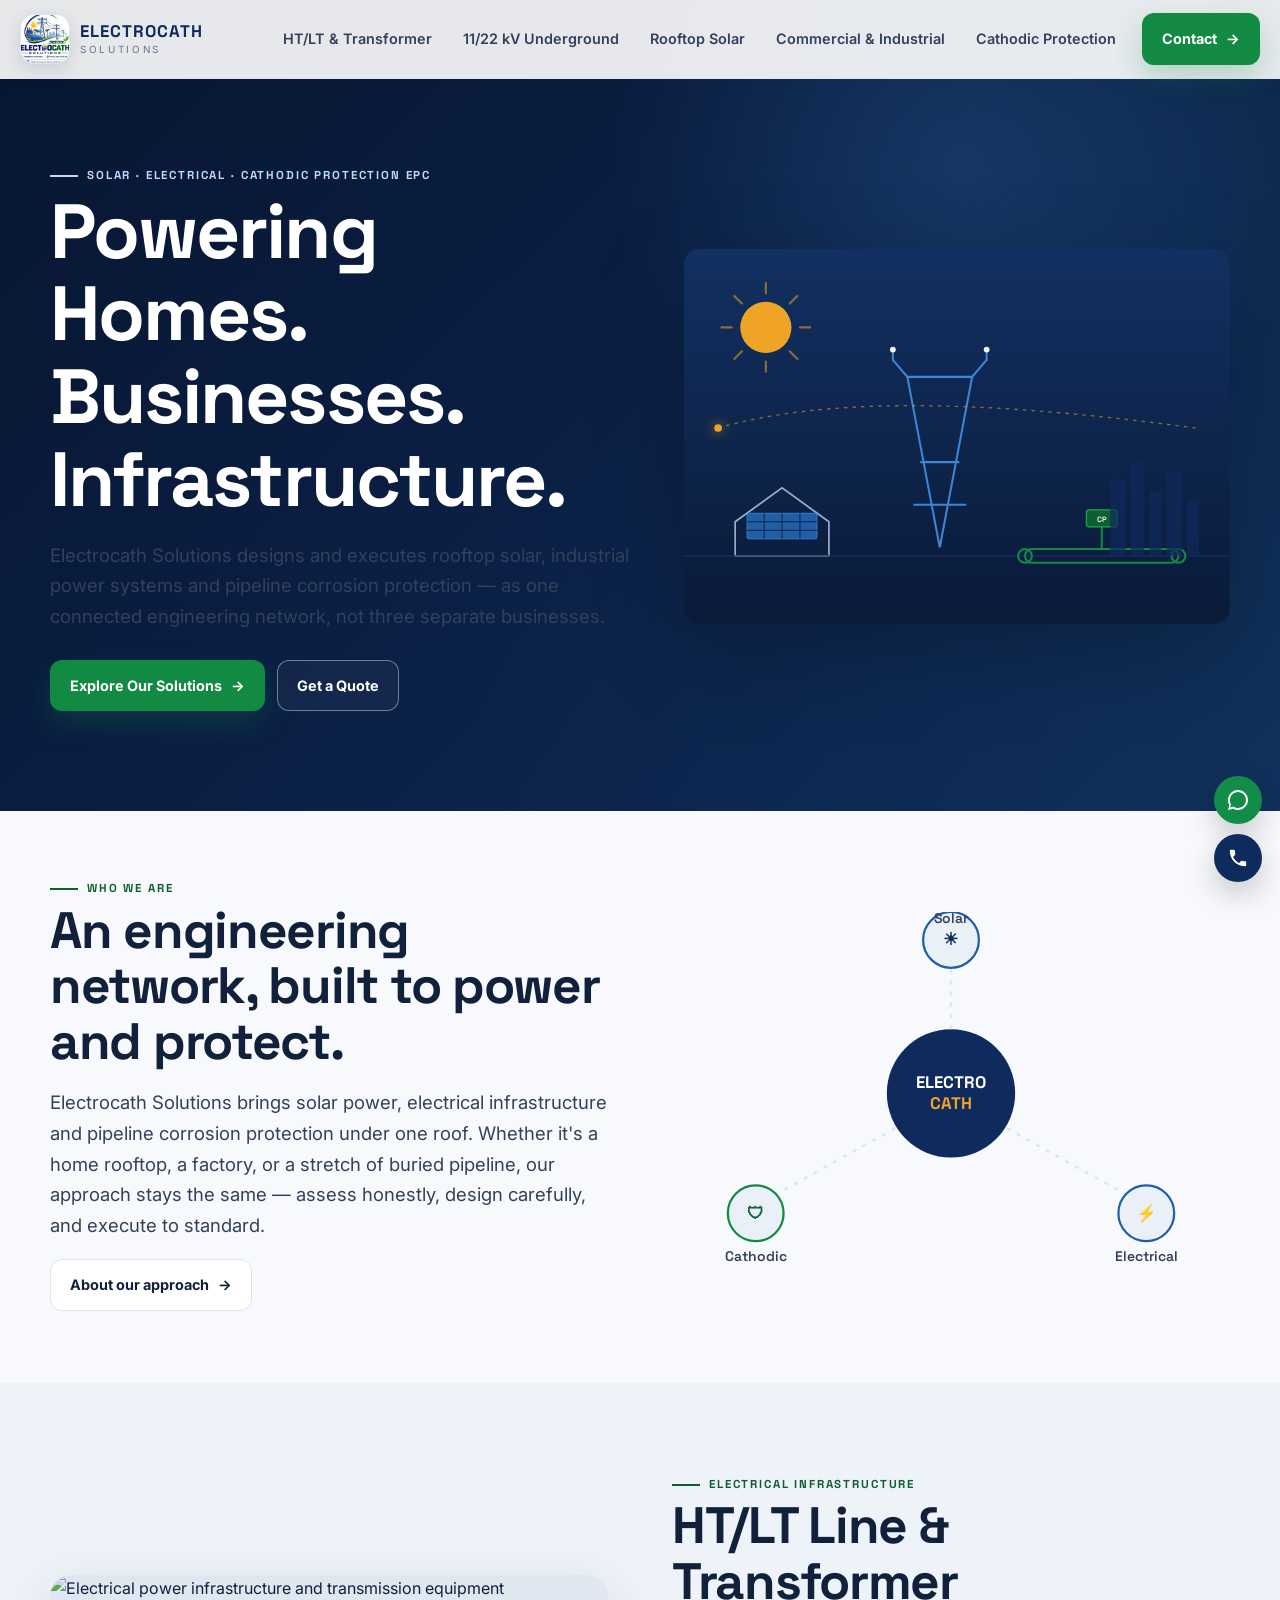
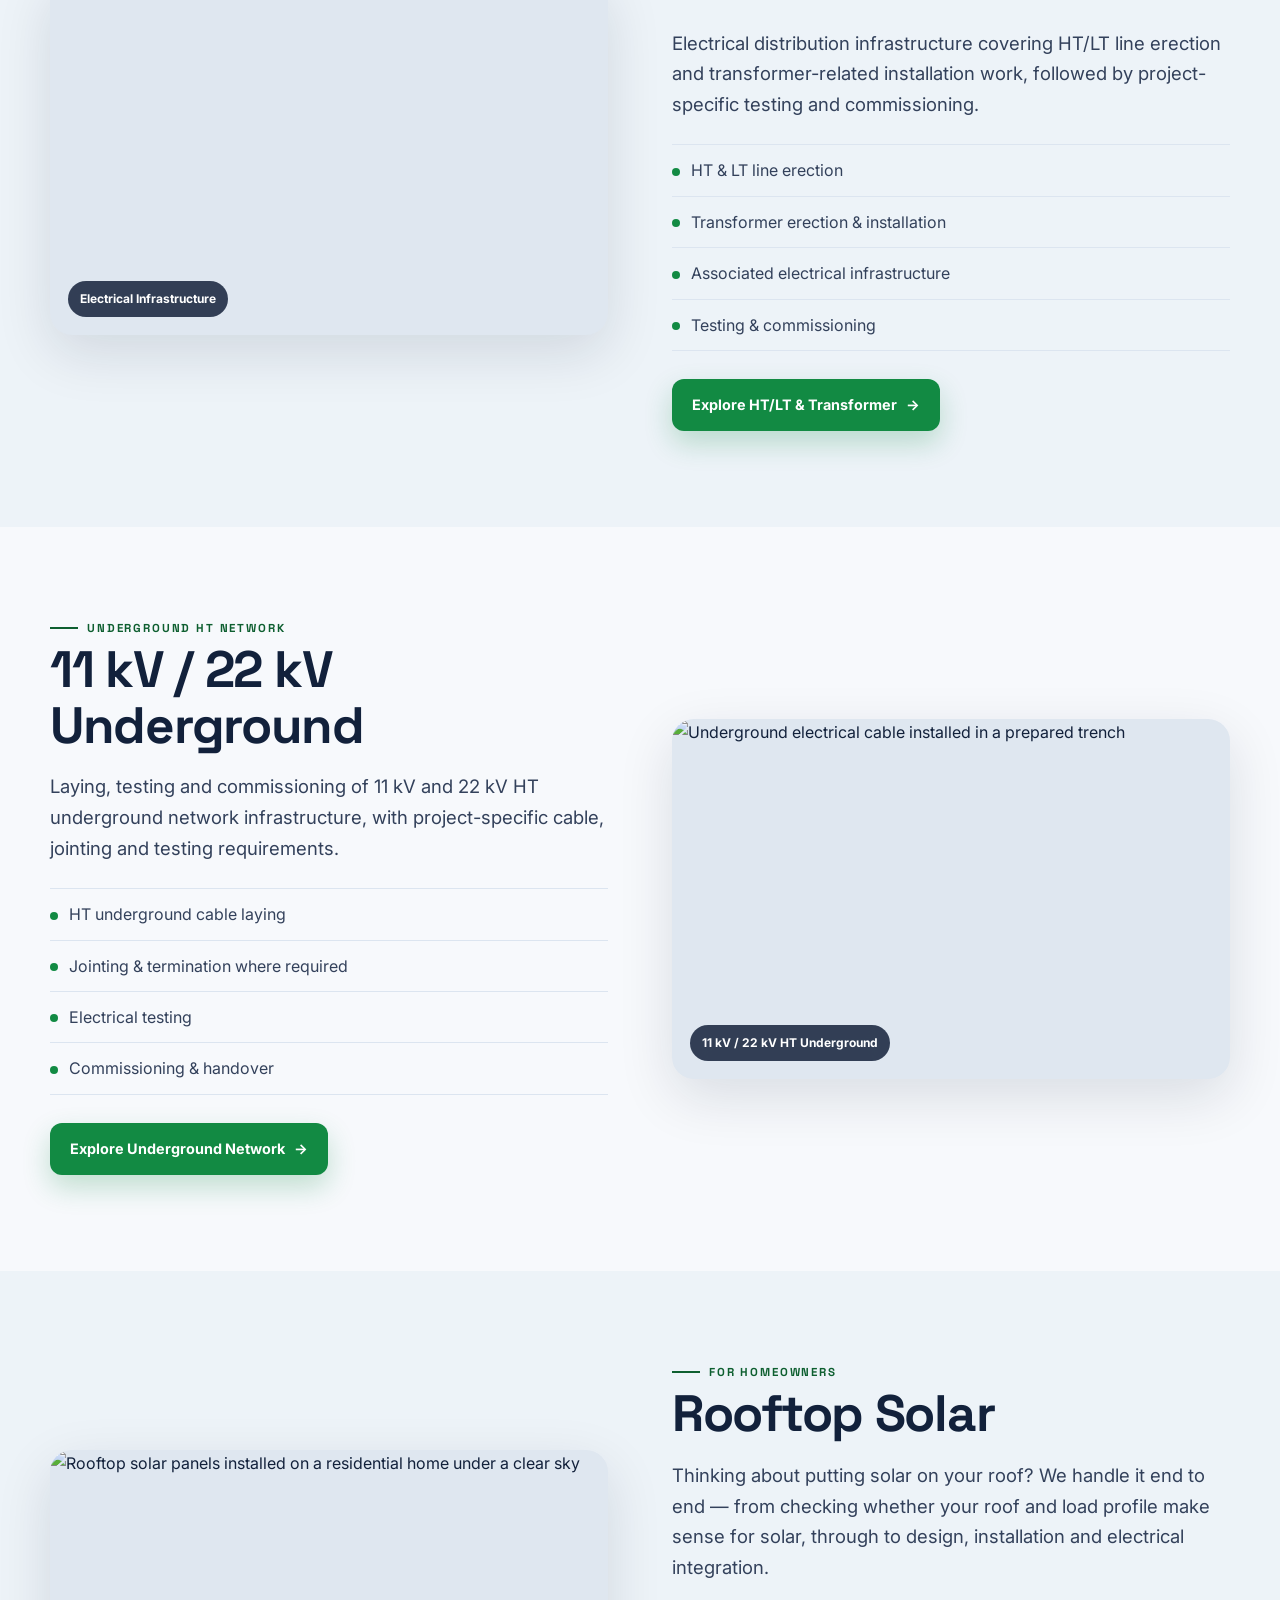
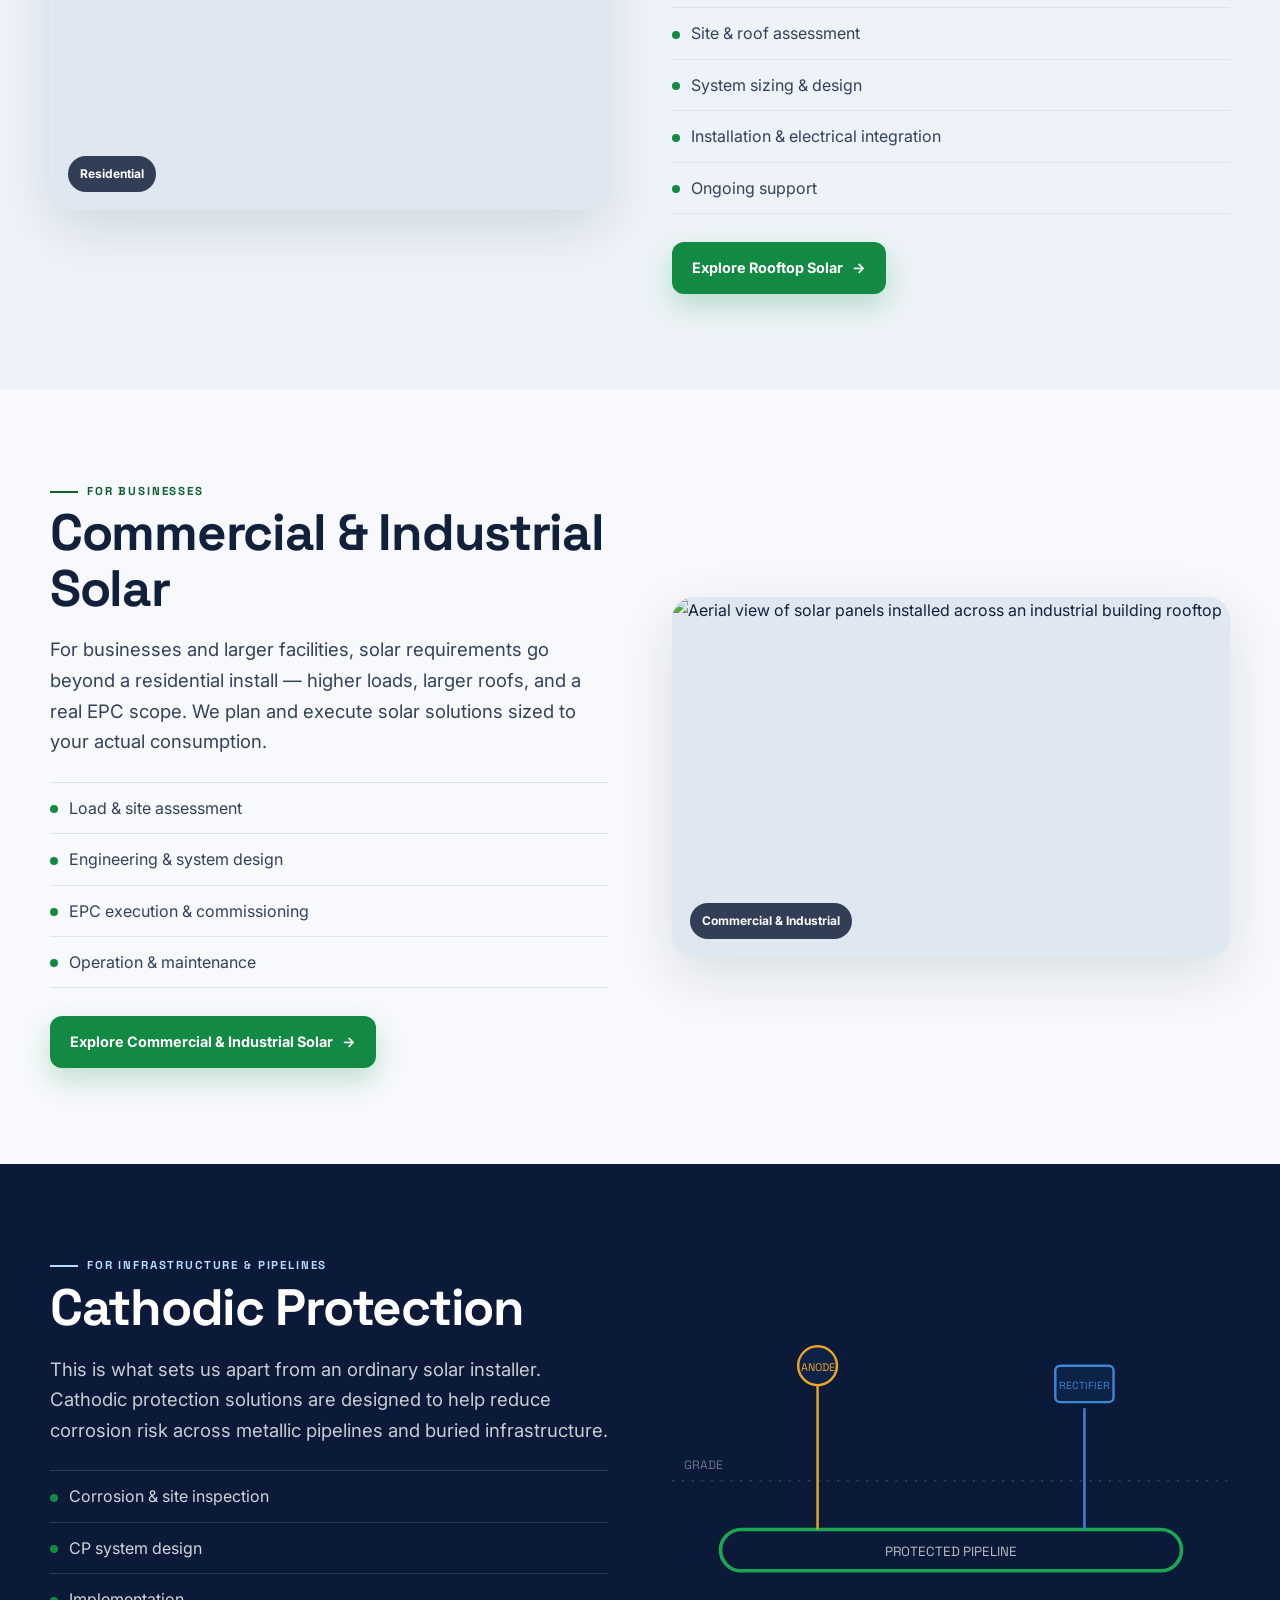
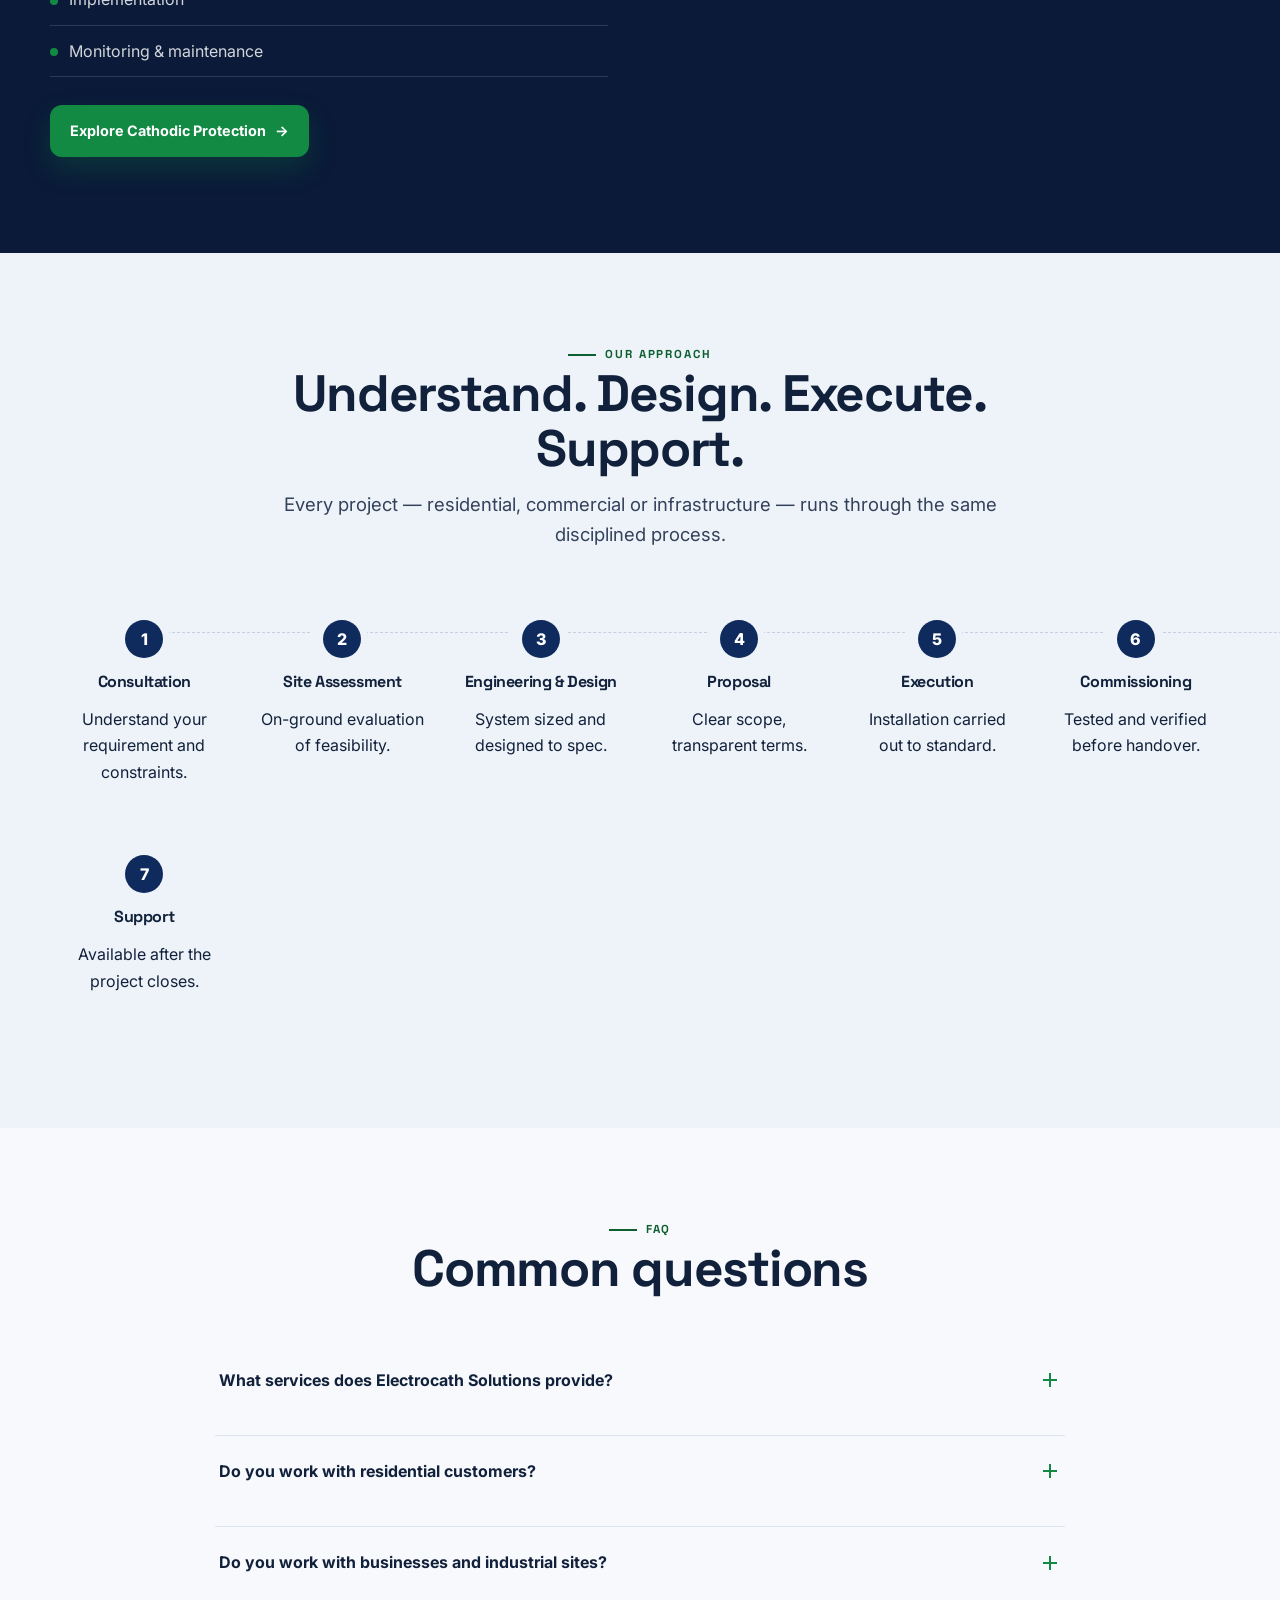
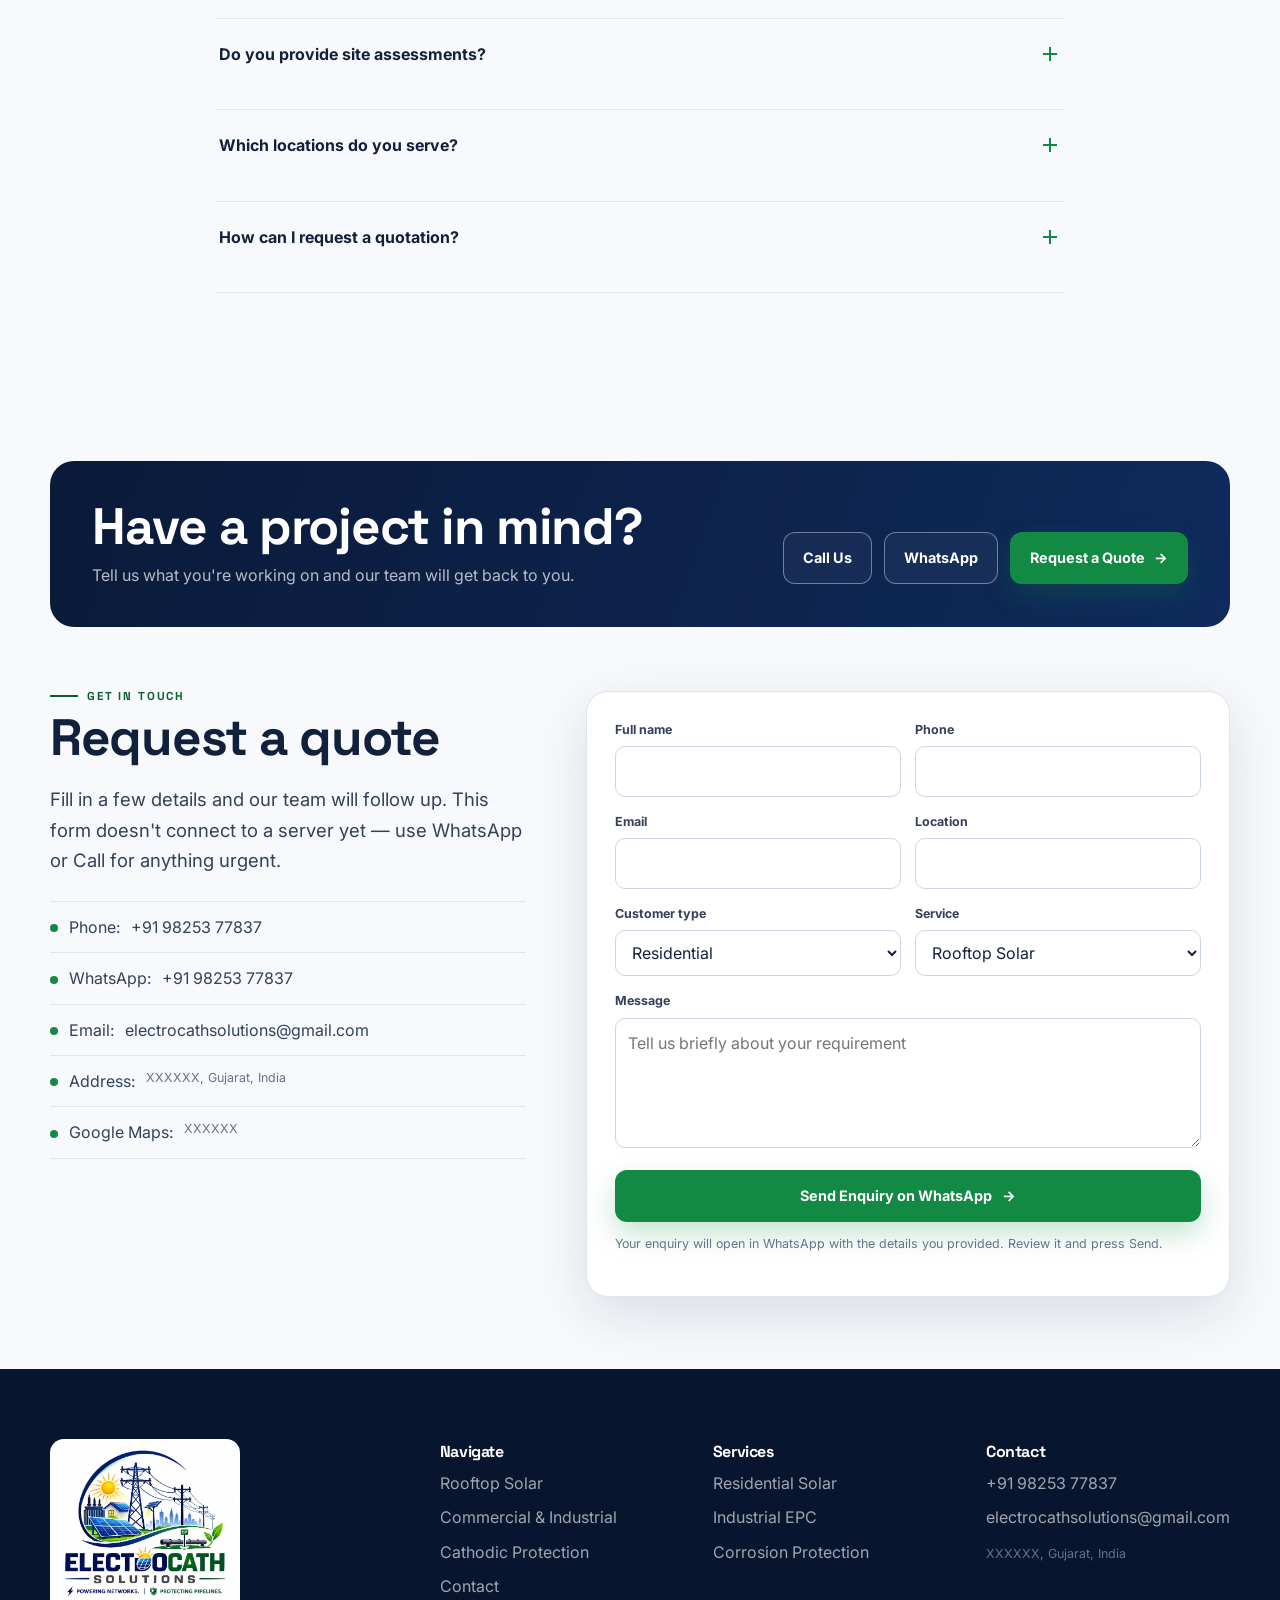
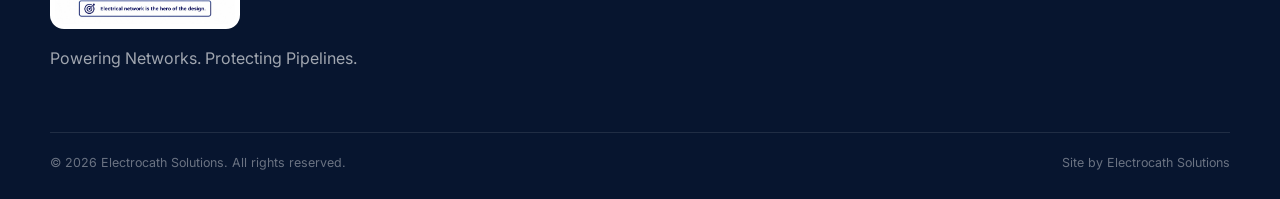
==== commit 3b6093a1: "Add files via upload" ====
--- a/index.html
+++ b/index.html
@@ -75,7 +75,7 @@
     <div class="nav-inner">
       <a aria-label="Electrocath Solutions home" class="brand" href="index.html">
         <span class="brand-mark">
-          <img alt="" src="images/logo/electrocath-mark.jpeg" />
+          <img alt="" src="images/logo/electrocath-logo.jpeg" />
         </span>
         <span class="brand-copy">
           <strong>
